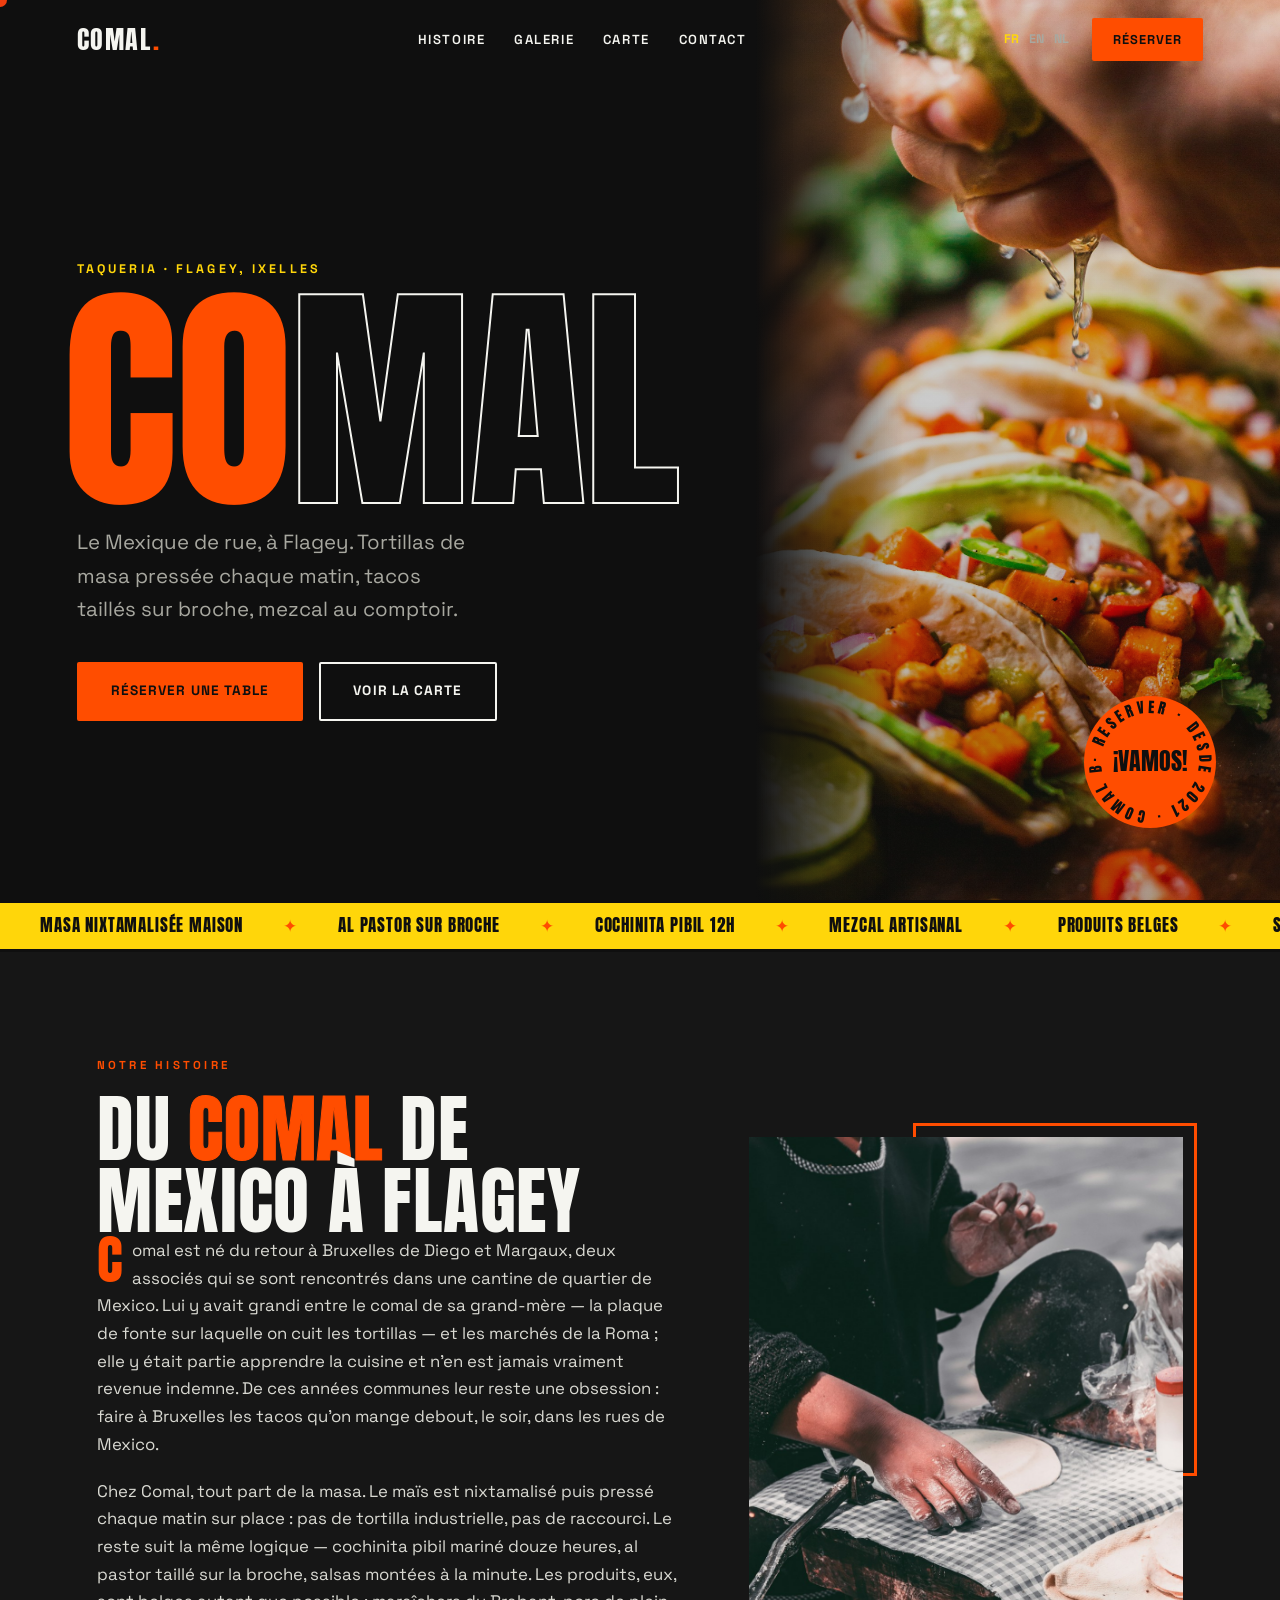
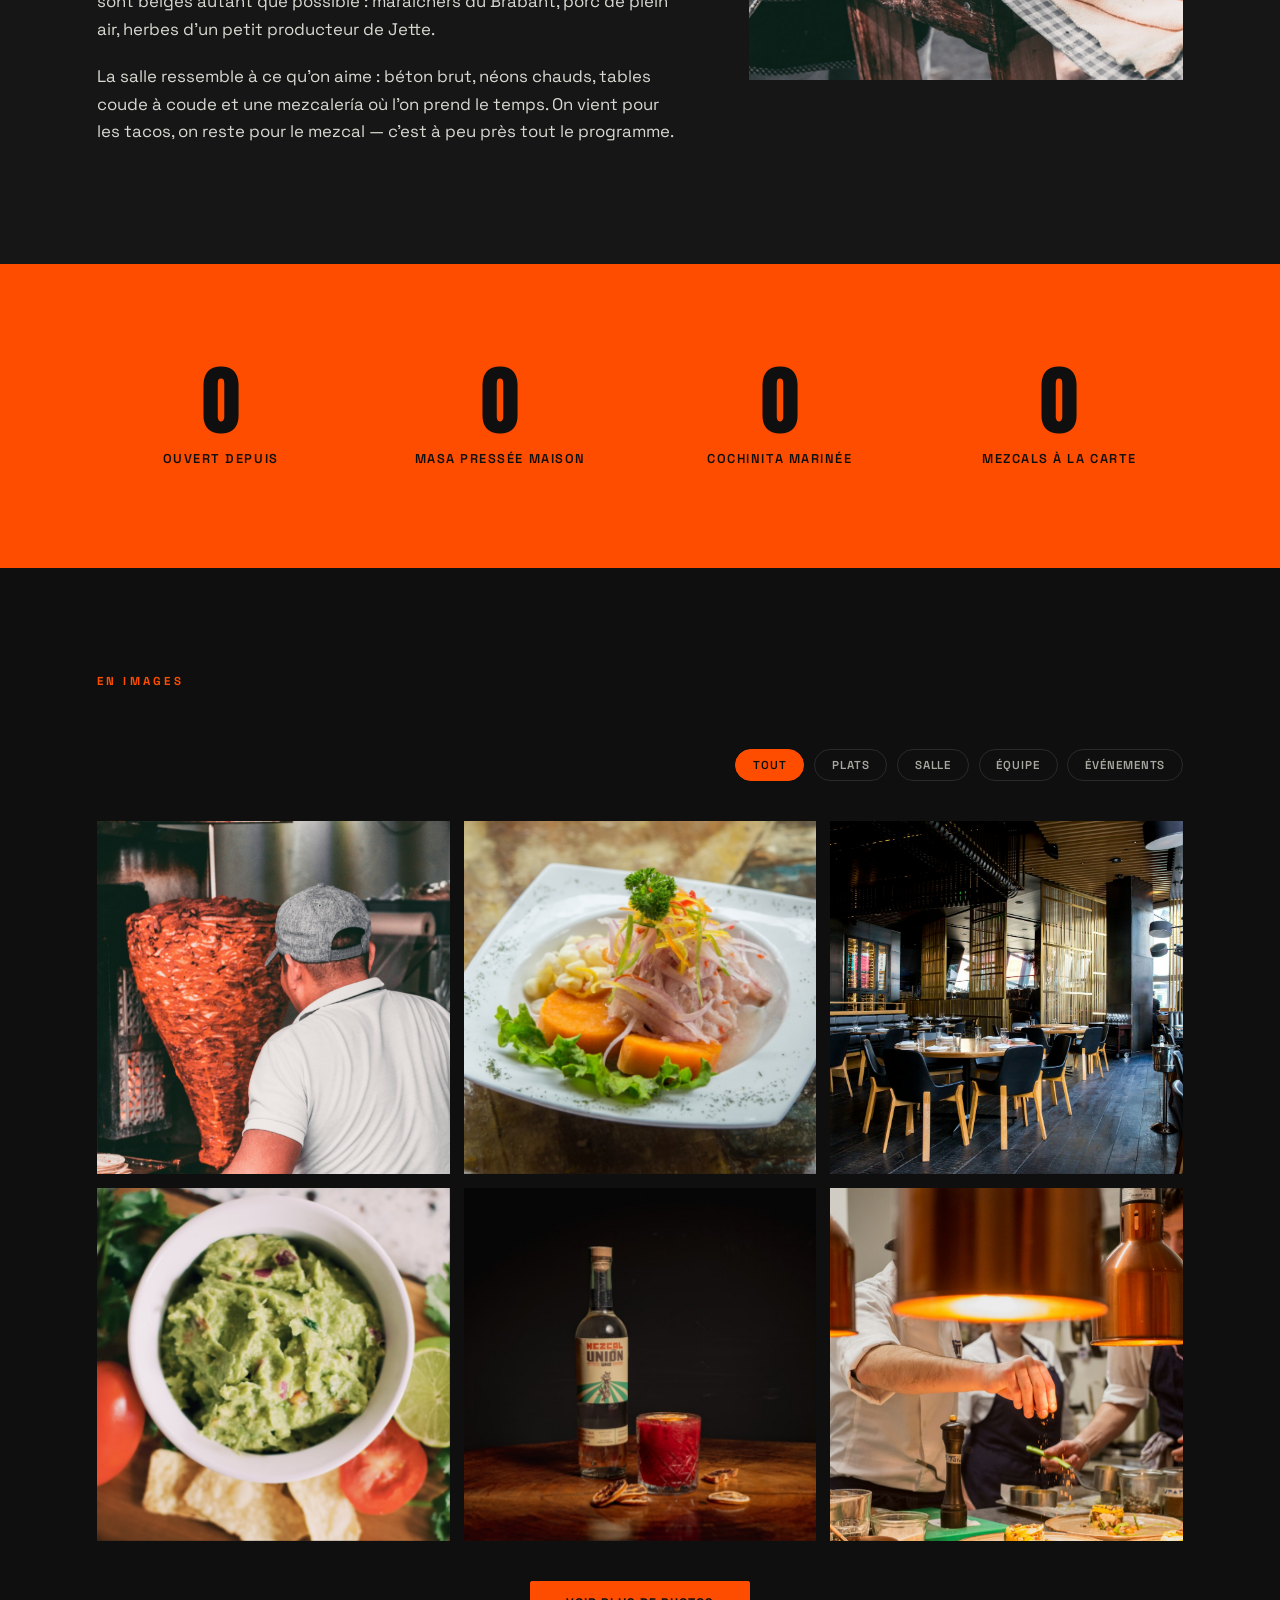
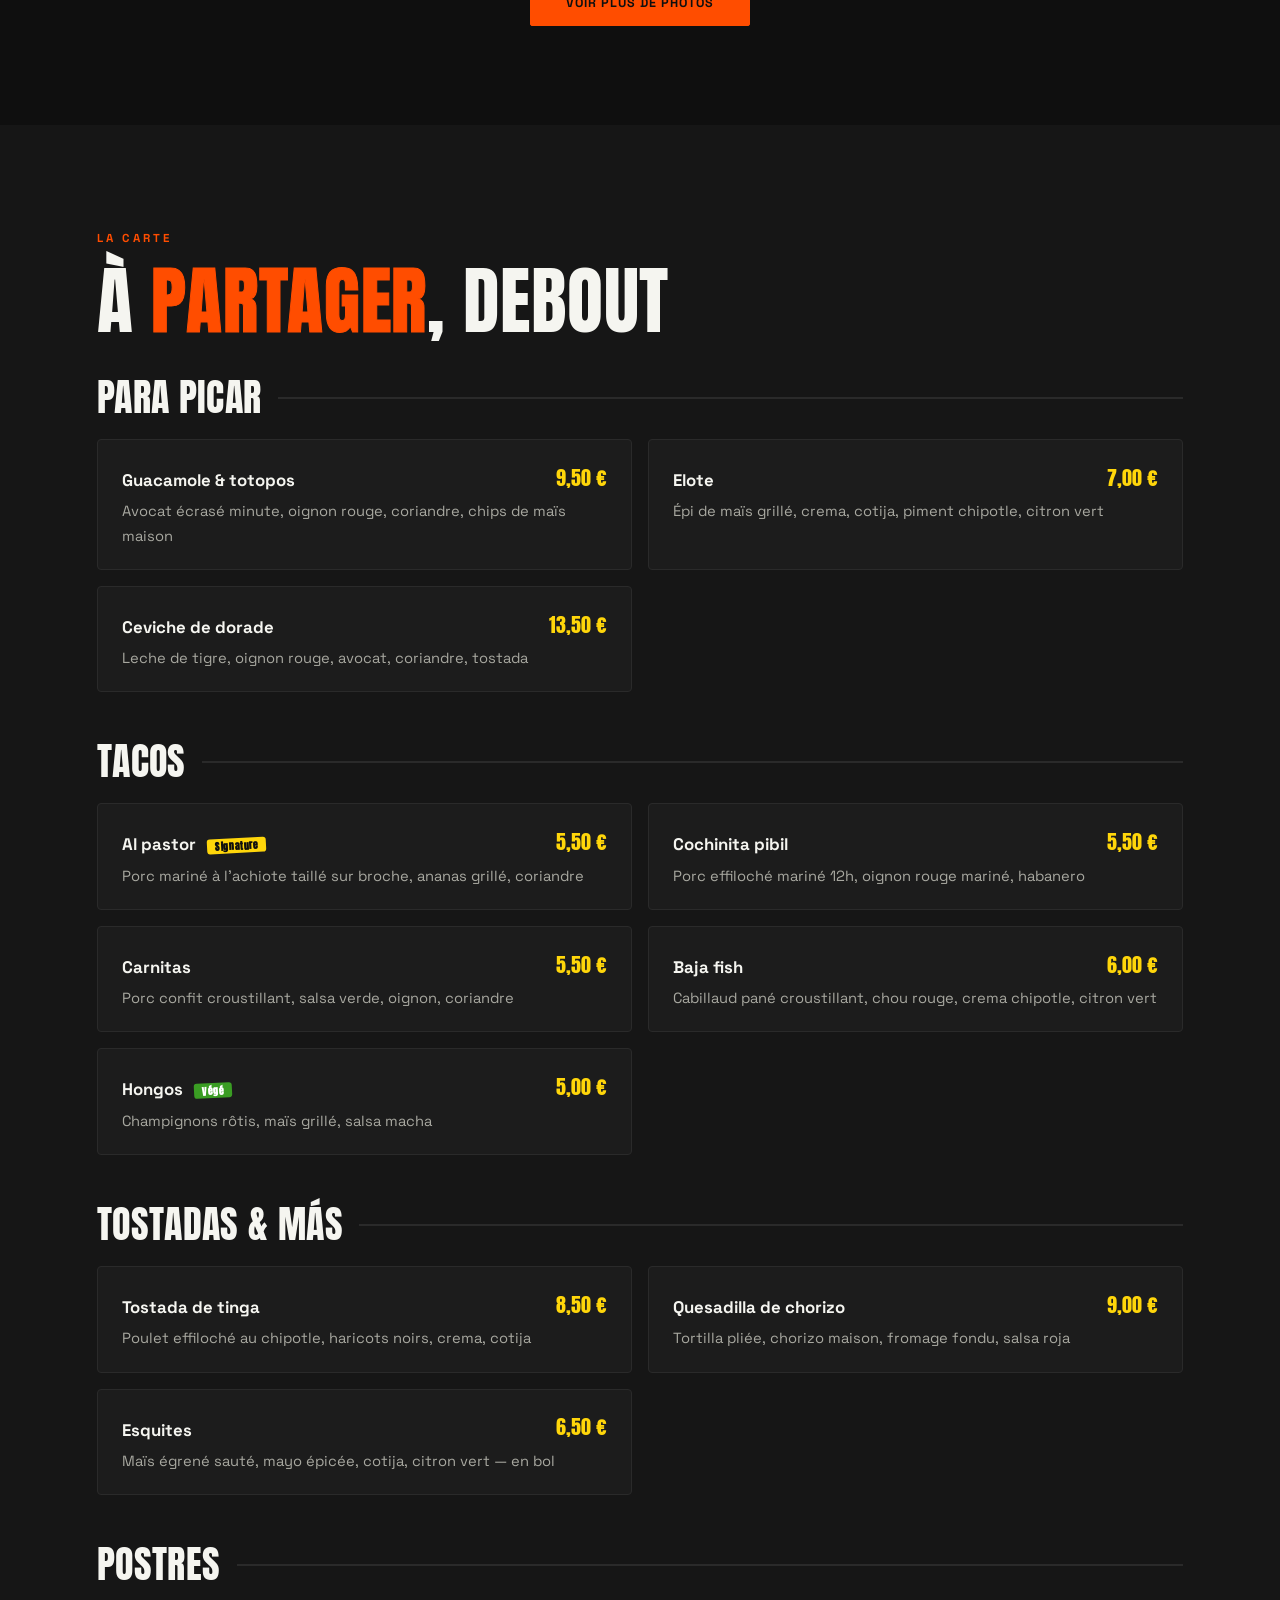
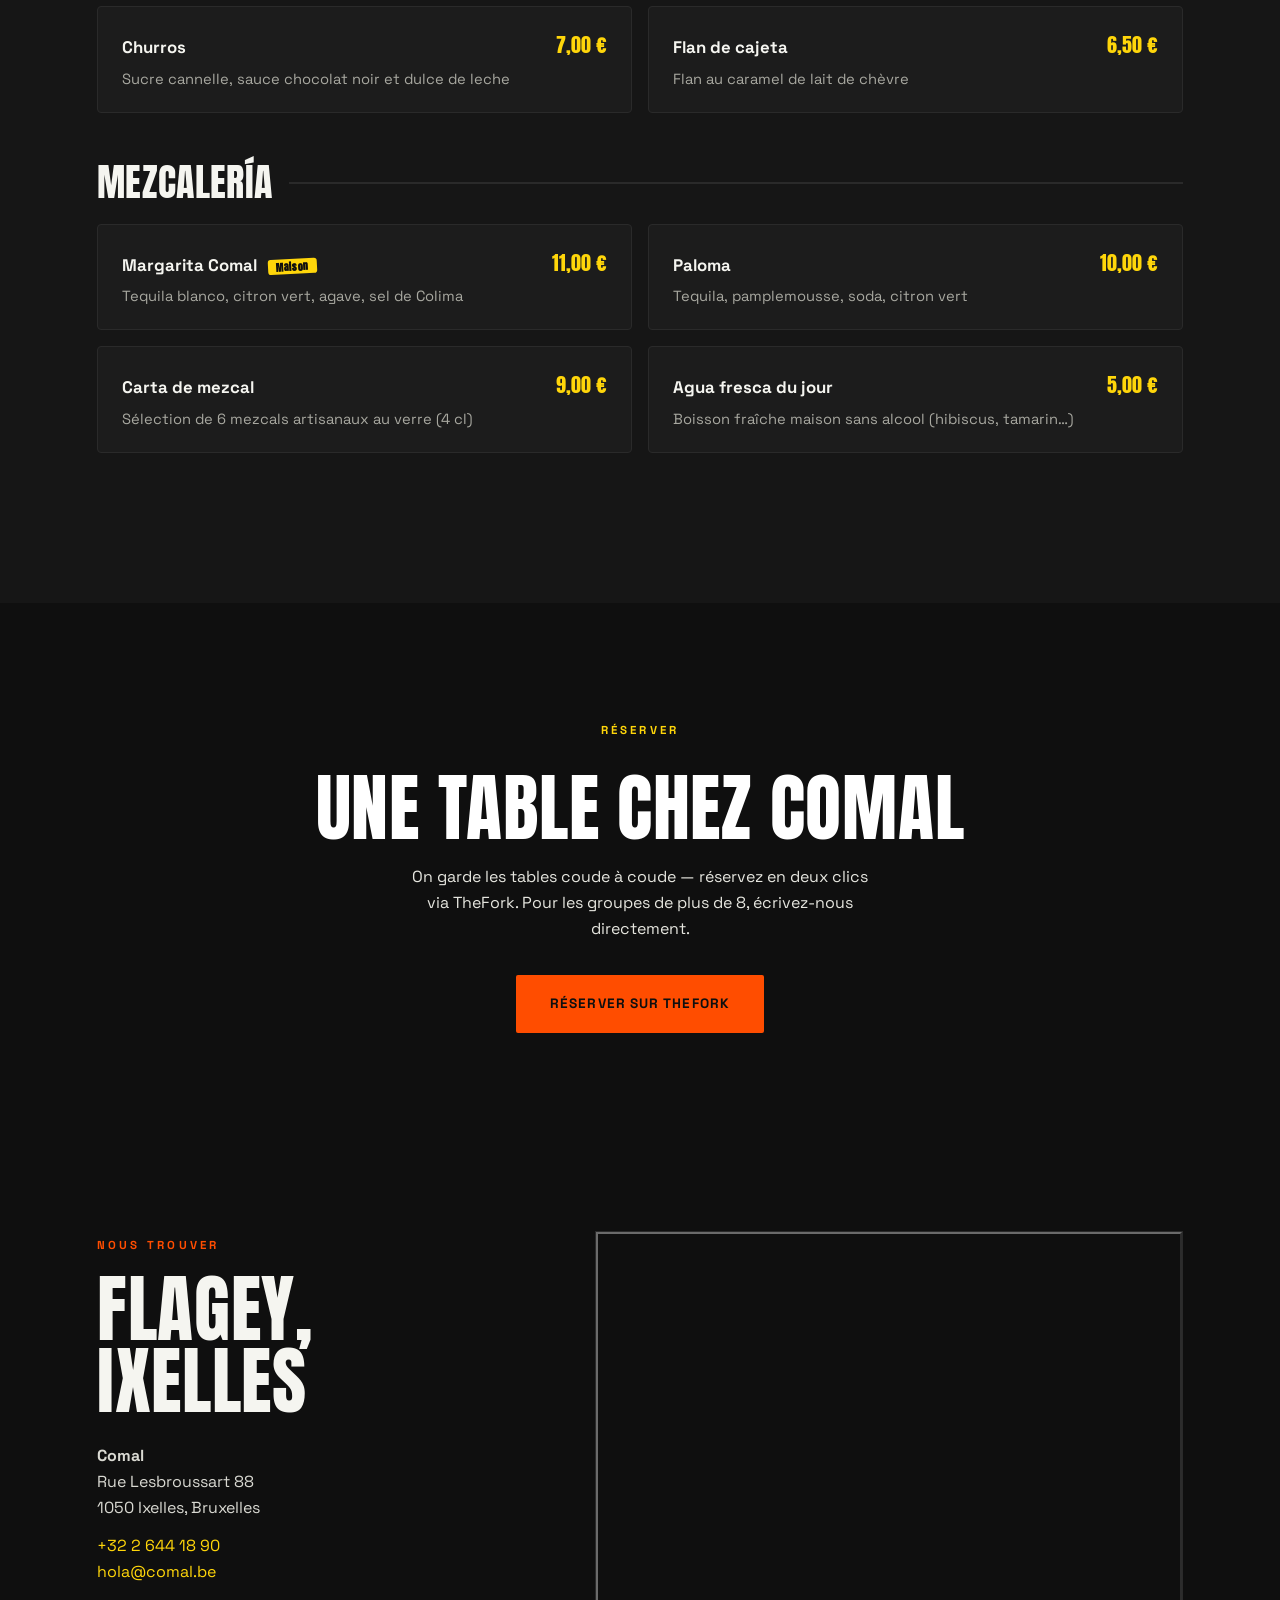
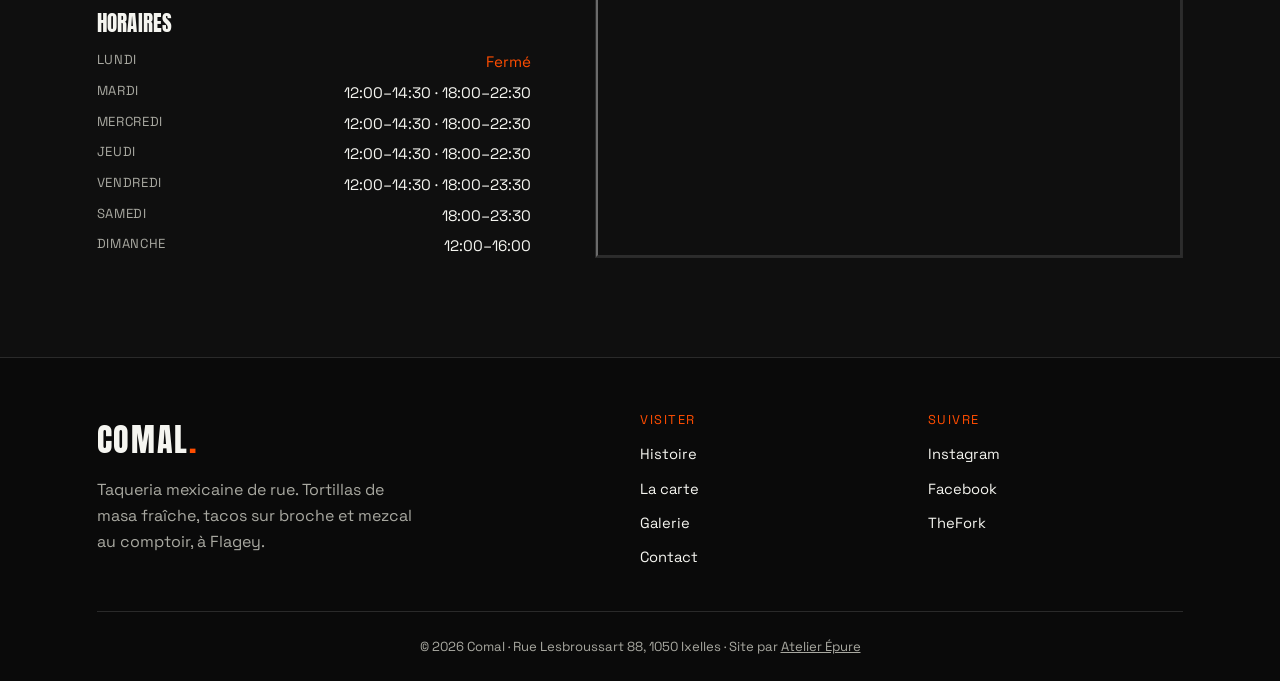
==== index.html @ db9591ef "Démo Comal — site vitrine Signature (taqueria street food, Bruxelles) Site démo trilingue FR/EN/NL p" ====
<!DOCTYPE html>
<html lang="fr">
<head>
  <meta charset="UTF-8">
  <meta name="viewport" content="width=device-width, initial-scale=1.0">
  <title>Comal — Taqueria mexicaine à Flagey, Ixelles (Bruxelles)</title>
  <meta name="description" content="Comal — taqueria mexicaine à Flagey, Ixelles. Tortillas de masa fraîche, tacos al pastor, mezcal. Réservation en ligne, ouvert du mardi au dimanche.">
  <meta name="theme-color" content="#0f0f0f">

  <!-- Hreflang -->
  <link rel="alternate" hreflang="fr" href="https://comal.be/">
  <link rel="alternate" hreflang="en" href="https://comal.be/en.html">
  <link rel="alternate" hreflang="nl" href="https://comal.be/nl.html">
  <link rel="alternate" hreflang="x-default" href="https://comal.be/">
  <link rel="canonical" href="https://comal.be/">

  <!-- OpenGraph -->
  <meta property="og:type" content="restaurant">
  <meta property="og:title" content="Comal — Le Mexique de rue, à Flagey">
  <meta property="og:description" content="Taqueria mexicaine à Flagey, Ixelles. Tortillas de masa fraîche, tacos al pastor, mezcal.">
  <meta property="og:image" content="https://comal.be/assets/photos/hero.jpg">
  <meta property="og:url" content="https://comal.be/">
  <meta property="og:locale" content="fr_BE">
  <meta name="twitter:card" content="summary_large_image">

  <!-- Favicon -->
  <link rel="icon" type="image/svg+xml" href="assets/favicon.svg">
  <link rel="apple-touch-icon" href="assets/favicon.svg">

  <!-- Fonts -->
  <link rel="preconnect" href="https://fonts.googleapis.com">
  <link rel="preconnect" href="https://fonts.gstatic.com" crossorigin>
  <link href="https://fonts.googleapis.com/css2?family=Anton&family=Space+Grotesk:wght@400;500;600;700&display=swap" rel="stylesheet">

  <!-- AOS (CDN versionné figé) -->
  <link rel="stylesheet" href="https://unpkg.com/aos@2.3.4/dist/aos.css">

  <link rel="stylesheet" href="styles.css?v=3">

  <!-- Schema.org Restaurant -->
  <script type="application/ld+json">
  {
    "@context": "https://schema.org",
    "@type": "Restaurant",
    "name": "Comal",
    "image": "https://comal.be/assets/photos/hero.jpg",
    "url": "https://comal.be/",
    "telephone": "+32 2 644 18 90",
    "email": "hola@comal.be",
    "priceRange": "€€",
    "servesCuisine": ["Mexican", "Street food", "Taqueria"],
    "address": {
      "@type": "PostalAddress",
      "streetAddress": "Rue Lesbroussart 88",
      "postalCode": "1050",
      "addressLocality": "Ixelles",
      "addressRegion": "Bruxelles",
      "addressCountry": "BE"
    },
    "geo": { "@type": "GeoCoordinates", "latitude": 50.8276, "longitude": 4.3724 },
    "acceptsReservations": "https://www.thefork.be/restaurant/comal-bruxelles-000000",
    "sameAs": [
      "https://instagram.com/comal.bxl",
      "https://facebook.com/comal.bxl"
    ],
    "openingHoursSpecification": [
      { "@type": "OpeningHoursSpecification", "dayOfWeek": ["Tuesday","Wednesday","Thursday"], "opens": "12:00", "closes": "14:30" },
      { "@type": "OpeningHoursSpecification", "dayOfWeek": ["Tuesday","Wednesday","Thursday"], "opens": "18:00", "closes": "22:30" },
      { "@type": "OpeningHoursSpecification", "dayOfWeek": ["Friday"], "opens": "12:00", "closes": "14:30" },
      { "@type": "OpeningHoursSpecification", "dayOfWeek": ["Friday"], "opens": "18:00", "closes": "23:30" },
      { "@type": "OpeningHoursSpecification", "dayOfWeek": ["Saturday"], "opens": "18:00", "closes": "23:30" },
      { "@type": "OpeningHoursSpecification", "dayOfWeek": ["Sunday"], "opens": "12:00", "closes": "16:00" }
    ]
  }
  </script>
</head>
<body>

  <!-- ===================== NAV ===================== -->
  <nav class="nav" id="nav">
    <a href="/" class="nav-logo">COMAL<span class="dot">.</span></a>
    <ul class="nav-links">
      <li><a href="#histoire">Histoire</a></li>
      <li><a href="#galerie">Galerie</a></li>
      <li><a href="#menu">Carte</a></li>
      <li><a href="#contact">Contact</a></li>
    </ul>
    <div class="nav-right">
      <ul class="lang-switcher">
        <li><a href="/" class="active">FR</a></li>
        <li><a href="en.html">EN</a></li>
        <li><a href="nl.html">NL</a></li>
      </ul>
      <a href="https://www.thefork.be/restaurant/comal-bruxelles-000000" target="_blank" rel="noopener" class="nav-cta">Réserver</a>
    </div>
    <button class="nav-burger" id="burger" aria-label="Menu" aria-expanded="false" aria-controls="nav-mobile">
      <span></span><span></span><span></span>
    </button>
  </nav>

  <!-- Menu mobile -->
  <div class="nav-mobile" id="nav-mobile" hidden>
    <ul>
      <li><a href="#histoire">Histoire</a></li>
      <li><a href="#galerie">Galerie</a></li>
      <li><a href="#menu">Carte</a></li>
      <li><a href="#contact">Contact</a></li>
      <li><a href="https://www.thefork.be/restaurant/comal-bruxelles-000000" target="_blank" rel="noopener">Réserver une table</a></li>
    </ul>
    <div class="lang-switcher-mobile">
      <a href="/" class="active">FR</a>
      <a href="en.html">EN</a>
      <a href="nl.html">NL</a>
    </div>
  </div>

  <!-- ===================== HERO ===================== -->
  <header class="hero">
    <div class="hero__text">
      <p class="hero__eyebrow">Taqueria · Flagey, Ixelles</p>
      <h1 class="hero__title">
        <span class="accent">CO</span><span class="stroke">MAL</span>
      </h1>
      <p class="hero__slogan">Le Mexique de rue, à Flagey. Tortillas de masa pressée chaque matin, tacos taillés sur broche, mezcal au comptoir.</p>
      <div class="hero__actions">
        <a href="https://www.thefork.be/restaurant/comal-bruxelles-000000" target="_blank" rel="noopener" class="btn-primary">Réserver une table</a>
        <a href="#menu" class="btn-secondary">Voir la carte</a>
      </div>
    </div>
    <div class="hero__image">
      <img src="assets/photos/hero.jpg" alt="Tacos mexicains et citron vert sur le comptoir de Comal" fetchpriority="high">
    </div>
    <div class="hero__badge">
      <a href="https://www.thefork.be/restaurant/comal-bruxelles-000000" target="_blank" rel="noopener" class="sticker-cta" aria-label="Réserver">
        <svg viewBox="0 0 100 100" aria-hidden="true">
          <defs><path id="circlePath" d="M 50,50 m -37,0 a 37,37 0 1,1 74,0 a 37,37 0 1,1 -74,0"/></defs>
          <text fill="#0f0f0f" font-family="Anton, sans-serif" font-size="11" letter-spacing="2.5">
            <textPath href="#circlePath" startOffset="0%">· RESERVER · DESDE 2021 · COMAL BXL </textPath>
          </text>
        </svg>
        <span class="sticker-core">¡VAMOS!</span>
      </a>
    </div>
  </header>

  <!-- ===================== MARQUEE (détail signature) ===================== -->
  <div class="marquee" aria-hidden="true">
    <div class="marquee__track">
      <span>MASA NIXTAMALISÉE MAISON</span><span class="star">✦</span>
      <span>AL PASTOR SUR BROCHE</span><span class="star">✦</span>
      <span>COCHINITA PIBIL 12H</span><span class="star">✦</span>
      <span>MEZCAL ARTISANAL</span><span class="star">✦</span>
      <span>PRODUITS BELGES</span><span class="star">✦</span>
      <span>SALSAS À LA MINUTE</span><span class="star">✦</span>
    </div>
  </div>

  <!-- ===================== HISTOIRE ===================== -->
  <section class="about" id="histoire">
    <div class="container about__grid">
      <div class="about__text">
        <p class="kicker">Notre histoire</p>
        <h2 class="section-title reveal-words">Du <em>comal</em> de Mexico à Flagey</h2>
        <div class="about__body" data-aos="fade-up">
          <p>Comal est né du retour à Bruxelles de Diego et Margaux, deux associés qui se sont rencontrés dans une cantine de quartier de Mexico. Lui y avait grandi entre le comal de sa grand-mère — la plaque de fonte sur laquelle on cuit les tortillas — et les marchés de la Roma ; elle y était partie apprendre la cuisine et n'en est jamais vraiment revenue indemne. De ces années communes leur reste une obsession : faire à Bruxelles les tacos qu'on mange debout, le soir, dans les rues de Mexico.</p>
          <p>Chez Comal, tout part de la masa. Le maïs est nixtamalisé puis pressé chaque matin sur place : pas de tortilla industrielle, pas de raccourci. Le reste suit la même logique — cochinita pibil mariné douze heures, al pastor taillé sur la broche, salsas montées à la minute. Les produits, eux, sont belges autant que possible : maraîchers du Brabant, porc de plein air, herbes d'un petit producteur de Jette.</p>
          <p>La salle ressemble à ce qu'on aime : béton brut, néons chauds, tables coude à coude et une mezcalería où l'on prend le temps. On vient pour les tacos, on reste pour le mezcal — c'est à peu près tout le programme.</p>
        </div>
      </div>
      <div class="about__image" data-aos="fade-left">
        <img src="assets/photos/interieur-comal.jpg" alt="Cuisson des tortillas de masa fraîche sur le comal" loading="lazy">
      </div>
    </div>
  </section>

  <!-- ===================== EN CHIFFRES ===================== -->
  <section class="stats">
    <div class="container stats__grid">
      <div class="stat" data-aos="fade-up">
        <div class="stat__num"><span class="counter" data-target="2021" data-suffix="">0</span></div>
        <div class="stat__label">Ouvert depuis</div>
      </div>
      <div class="stat" data-aos="fade-up" data-aos-delay="80">
        <div class="stat__num"><span class="counter" data-target="100" data-suffix="%">0</span></div>
        <div class="stat__label">Masa pressée maison</div>
      </div>
      <div class="stat" data-aos="fade-up" data-aos-delay="160">
        <div class="stat__num"><span class="counter" data-target="12" data-suffix="h">0</span></div>
        <div class="stat__label">Cochinita marinée</div>
      </div>
      <div class="stat" data-aos="fade-up" data-aos-delay="240">
        <div class="stat__num"><span class="counter" data-target="6" data-suffix="">0</span></div>
        <div class="stat__label">Mezcals à la carte</div>
      </div>
    </div>
  </section>

  <!-- ===================== GALERIE ===================== -->
  <section class="galerie-section" id="galerie">
    <div class="container">
      <div class="galerie-head">
        <div>
          <p class="kicker">En images</p>
          <h2 class="section-title reveal-words">La maison</h2>
        </div>
        <div class="galerie-filtres" id="galerie-filtres">
          <button class="actif" data-cat="all">Tout</button>
          <button data-cat="plats">Plats</button>
          <button data-cat="interieur">Salle</button>
          <button data-cat="equipe">Équipe</button>
          <button data-cat="evenements">Événements</button>
        </div>
      </div>

      <div class="galerie" id="galerie-grid" data-filter="all">
        <picture data-cat="plats" data-caption="Tacos al pastor, ananas grillé">
          <img src="assets/photos/plat-tacos-pastor.jpg" alt="Tacos al pastor avec ananas grillé" loading="lazy"></picture>
        <picture data-cat="plats" data-caption="Ceviche de dorade, leche de tigre">
          <img src="assets/photos/plat-ceviche.jpg" alt="Ceviche de dorade sur tostada" loading="lazy"></picture>
        <picture data-cat="interieur" data-caption="Béton brut & néons chauds">
          <img src="assets/photos/interieur-salle.jpg" alt="Salle béton et néons chauds" loading="lazy"></picture>
        <picture data-cat="plats" data-caption="Guacamole & totopos maison">
          <img src="assets/photos/plat-guacamole.jpg" alt="Guacamole et chips de maïs maison" loading="lazy"></picture>
        <picture data-cat="interieur" data-caption="Le comptoir de la mezcalería">
          <img src="assets/photos/interieur-bar.jpg" alt="Comptoir de la mezcalería" loading="lazy"></picture>
        <picture data-cat="equipe" data-caption="Aux fourneaux">
          <img src="assets/photos/equipe-cuisine.jpg" alt="L'équipe en cuisine" loading="lazy"></picture>

        <picture class="galerie-extra" data-cat="plats" data-caption="Elote, crema & cotija">
          <img src="assets/photos/plat-elote.jpg" alt="Épi de maïs grillé elote" loading="lazy"></picture>
        <picture class="galerie-extra" data-cat="plats" data-caption="Churros, chocolat noir">
          <img src="assets/photos/plat-churros.jpg" alt="Churros sauce chocolat" loading="lazy"></picture>
        <picture class="galerie-extra" data-cat="interieur" data-caption="Tortillas sur le comal">
          <img src="assets/photos/interieur-comal.jpg" alt="Cuisson des tortillas sur le comal" loading="lazy"></picture>
        <picture class="galerie-extra" data-cat="equipe" data-caption="L'équipe Comal">
          <img src="assets/photos/equipe-fondateurs.jpg" alt="L'équipe de Comal aux fourneaux" loading="lazy"></picture>
        <picture class="galerie-extra" data-cat="evenements" data-caption="Soirée dégustation mezcal">
          <img src="assets/photos/event-mezcal.jpg" alt="Soirée dégustation mezcal" loading="lazy"></picture>
        <picture class="galerie-extra" data-cat="evenements" data-caption="Soirée Día de los Muertos">
          <img src="assets/photos/event-dia.jpg" alt="Soirée Día de los Muertos" loading="lazy"></picture>
      </div>

      <div class="galerie-more-wrap">
        <button class="galerie-more" id="galerie-more">Voir plus de photos</button>
      </div>
      <div class="galerie-less-wrap">
        <button class="galerie-less" id="galerie-less">Voir moins</button>
      </div>
    </div>
  </section>

  <!-- ===================== MENU ===================== -->
  <section class="menu" id="menu">
    <div class="container">
      <p class="kicker">La carte</p>
      <h2 class="section-title reveal-words" style="margin-bottom:2.6rem;">À <em>partager</em>, debout</h2>

      <div class="menu-section">
        <h3>Para picar</h3>
        <div class="menu-grid">
          <div class="menu-card" data-aos="fade-up">
            <header><h4>Guacamole &amp; totopos</h4><span class="prix">9,50 €</span></header>
            <p>Avocat écrasé minute, oignon rouge, coriandre, chips de maïs maison</p>
          </div>
          <div class="menu-card" data-aos="fade-up" data-aos-delay="60">
            <header><h4>Elote</h4><span class="prix">7,00 €</span></header>
            <p>Épi de maïs grillé, crema, cotija, piment chipotle, citron vert</p>
          </div>
          <div class="menu-card" data-aos="fade-up">
            <header><h4>Ceviche de dorade</h4><span class="prix">13,50 €</span></header>
            <p>Leche de tigre, oignon rouge, avocat, coriandre, tostada</p>
          </div>
        </div>
      </div>

      <div class="menu-section">
        <h3>Tacos</h3>
        <div class="menu-grid">
          <div class="menu-card" data-aos="fade-up">
            <header><h4>Al pastor <span class="badge badge--pick">Signature</span></h4><span class="prix">5,50 €</span></header>
            <p>Porc mariné à l'achiote taillé sur broche, ananas grillé, coriandre</p>
          </div>
          <div class="menu-card" data-aos="fade-up" data-aos-delay="60">
            <header><h4>Cochinita pibil</h4><span class="prix">5,50 €</span></header>
            <p>Porc effiloché mariné 12h, oignon rouge mariné, habanero</p>
          </div>
          <div class="menu-card" data-aos="fade-up">
            <header><h4>Carnitas</h4><span class="prix">5,50 €</span></header>
            <p>Porc confit croustillant, salsa verde, oignon, coriandre</p>
          </div>
          <div class="menu-card" data-aos="fade-up" data-aos-delay="60">
            <header><h4>Baja fish</h4><span class="prix">6,00 €</span></header>
            <p>Cabillaud pané croustillant, chou rouge, crema chipotle, citron vert</p>
          </div>
          <div class="menu-card" data-aos="fade-up">
            <header><h4>Hongos <span class="badge badge--vege">Végé</span></h4><span class="prix">5,00 €</span></header>
            <p>Champignons rôtis, maïs grillé, salsa macha</p>
          </div>
        </div>
      </div>

      <div class="menu-section">
        <h3>Tostadas &amp; más</h3>
        <div class="menu-grid">
          <div class="menu-card" data-aos="fade-up">
            <header><h4>Tostada de tinga</h4><span class="prix">8,50 €</span></header>
            <p>Poulet effiloché au chipotle, haricots noirs, crema, cotija</p>
          </div>
          <div class="menu-card" data-aos="fade-up" data-aos-delay="60">
            <header><h4>Quesadilla de chorizo</h4><span class="prix">9,00 €</span></header>
            <p>Tortilla pliée, chorizo maison, fromage fondu, salsa roja</p>
          </div>
          <div class="menu-card" data-aos="fade-up">
            <header><h4>Esquites</h4><span class="prix">6,50 €</span></header>
            <p>Maïs égrené sauté, mayo épicée, cotija, citron vert — en bol</p>
          </div>
        </div>
      </div>

      <div class="menu-section">
        <h3>Postres</h3>
        <div class="menu-grid">
          <div class="menu-card" data-aos="fade-up">
            <header><h4>Churros</h4><span class="prix">7,00 €</span></header>
            <p>Sucre cannelle, sauce chocolat noir et dulce de leche</p>
          </div>
          <div class="menu-card" data-aos="fade-up" data-aos-delay="60">
            <header><h4>Flan de cajeta</h4><span class="prix">6,50 €</span></header>
            <p>Flan au caramel de lait de chèvre</p>
          </div>
        </div>
      </div>

      <div class="menu-section">
        <h3>Mezcalería</h3>
        <div class="menu-grid">
          <div class="menu-card" data-aos="fade-up">
            <header><h4>Margarita Comal <span class="badge badge--pick">Maison</span></h4><span class="prix">11,00 €</span></header>
            <p>Tequila blanco, citron vert, agave, sel de Colima</p>
          </div>
          <div class="menu-card" data-aos="fade-up" data-aos-delay="60">
            <header><h4>Paloma</h4><span class="prix">10,00 €</span></header>
            <p>Tequila, pamplemousse, soda, citron vert</p>
          </div>
          <div class="menu-card" data-aos="fade-up">
            <header><h4>Carta de mezcal</h4><span class="prix">9,00 €</span></header>
            <p>Sélection de 6 mezcals artisanaux au verre (4 cl)</p>
          </div>
          <div class="menu-card" data-aos="fade-up" data-aos-delay="60">
            <header><h4>Agua fresca du jour</h4><span class="prix">5,00 €</span></header>
            <p>Boisson fraîche maison sans alcool (hibiscus, tamarin…)</p>
          </div>
        </div>
      </div>
    </div>
  </section>

  <!-- ===================== RÉSERVATION ===================== -->
  <section class="reservation">
    <div class="container">
      <p class="kicker" style="color:var(--color-accent-2);">Réserver</p>
      <h2 class="section-title">Une table chez Comal</h2>
      <p>On garde les tables coude à coude — réservez en deux clics via TheFork. Pour les groupes de plus de 8, écrivez-nous directement.</p>
      <a href="https://www.thefork.be/restaurant/comal-bruxelles-000000" target="_blank" rel="noopener" class="btn-primary">Réserver sur TheFork</a>
    </div>
  </section>

  <!-- ===================== CONTACT ===================== -->
  <section class="contact" id="contact">
    <div class="container contact-grid">
      <div>
        <p class="kicker">Nous trouver</p>
        <h2 class="section-title reveal-words" style="margin-bottom:1.6rem;">Flagey, Ixelles</h2>
        <address class="contact-info">
          <p><strong>Comal</strong><br>Rue Lesbroussart 88<br>1050 Ixelles, Bruxelles</p>
          <p><a href="tel:+3226441890">+32 2 644 18 90</a><br>
             <a href="mailto:hola@comal.be">hola@comal.be</a></p>

          <h3>Horaires</h3>
          <dl class="horaires">
            <dt>Lundi</dt><dd class="ferme">Fermé</dd>
            <dt>Mardi</dt><dd>12:00–14:30 · 18:00–22:30</dd>
            <dt>Mercredi</dt><dd>12:00–14:30 · 18:00–22:30</dd>
            <dt>Jeudi</dt><dd>12:00–14:30 · 18:00–22:30</dd>
            <dt>Vendredi</dt><dd>12:00–14:30 · 18:00–23:30</dd>
            <dt>Samedi</dt><dd>18:00–23:30</dd>
            <dt>Dimanche</dt><dd>12:00–16:00</dd>
          </dl>
        </address>
      </div>
      <div class="contact-map">
        <iframe
          src="https://www.openstreetmap.org/export/embed.html?bbox=4.3654%2C50.8236%2C4.3794%2C50.8316&layer=mapnik&marker=50.8276%2C4.3724"
          title="Carte — Comal, Rue Lesbroussart 88, Ixelles"
          loading="lazy" referrerpolicy="no-referrer-when-downgrade"></iframe>
      </div>
    </div>
  </section>

  <!-- ===================== FOOTER ===================== -->
  <footer class="footer">
    <div class="container">
      <div class="footer-grid">
        <div>
          <div class="footer-logo">COMAL<span class="dot">.</span></div>
          <p>Taqueria mexicaine de rue. Tortillas de masa fraîche, tacos sur broche et mezcal au comptoir, à Flagey.</p>
        </div>
        <div>
          <h4>Visiter</h4>
          <ul class="socials">
            <li><a href="#histoire">Histoire</a></li>
            <li><a href="#menu">La carte</a></li>
            <li><a href="#galerie">Galerie</a></li>
            <li><a href="#contact">Contact</a></li>
          </ul>
        </div>
        <div>
          <h4>Suivre</h4>
          <ul class="socials">
            <li><a href="https://instagram.com/comal.bxl" target="_blank" rel="noopener">Instagram</a></li>
            <li><a href="https://facebook.com/comal.bxl" target="_blank" rel="noopener">Facebook</a></li>
            <li><a href="https://www.thefork.be/restaurant/comal-bruxelles-000000" target="_blank" rel="noopener">TheFork</a></li>
          </ul>
        </div>
      </div>
      <div class="footer-bottom">
        © <span id="year">2026</span> Comal · Rue Lesbroussart 88, 1050 Ixelles ·
        Site par <a href="#" style="color:var(--color-muted);">Atelier Épure</a>
      </div>
    </div>
  </footer>

  <div class="cursor-dot" id="cursor-dot" aria-hidden="true"></div>

  <script src="https://unpkg.com/aos@2.3.4/dist/aos.js"></script>
  <script src="script.js?v=3"></script>
</body>
</html>
---- styles.css ----
/* ===========================================================
   COMAL — Taqueria · Mood STREET FOOD
   Palette béton sombre + néon orange/jaune. Vanilla CSS.
   =========================================================== */

:root {
  --color-bg: #0f0f0f;          /* béton noir */
  --color-bg-alt: #161616;      /* section alternée */
  --color-card: #1c1c1c;        /* cartes */
  --color-text: #f5f5f0;        /* blanc cassé */
  --color-muted: #a8a8a0;       /* gris texte secondaire */
  --color-accent: #ff4d00;      /* orange électrique */
  --color-accent-2: #ffd60a;    /* jaune mustard */
  --color-line: #2a2a2a;

  --font-display: 'Anton', 'Archivo Black', Impact, sans-serif;
  --font-body: 'Space Grotesk', system-ui, sans-serif;

  --container-max: 1240px;
  --section-padding: clamp(4.5rem, 11vh, 9rem);
}

* { box-sizing: border-box; margin: 0; padding: 0; }
html { scroll-behavior: smooth; }
body {
  font-family: var(--font-body);
  color: var(--color-text);
  background: var(--color-bg);
  line-height: 1.65;
  -webkit-font-smoothing: antialiased;
  overflow-x: hidden;
}
img { max-width: 100%; height: auto; display: block; }
a { color: inherit; }

h1, h2, h3, h4 {
  font-family: var(--font-display);
  line-height: 0.98;
  font-weight: 400;
  text-transform: uppercase;
  letter-spacing: 0.01em;
}

.container {
  max-width: var(--container-max);
  margin: 0 auto;
  padding: 0 6vw;
}
section { padding-block: var(--section-padding); position: relative; }

/* Eyebrow / kicker commun */
.kicker {
  display: inline-block;
  font-family: var(--font-body);
  font-weight: 700;
  text-transform: uppercase;
  letter-spacing: 0.28em;
  font-size: 0.72rem;
  color: var(--color-accent);
  margin-bottom: 1.1rem;
}
.section-title {
  font-size: clamp(2.4rem, 6vw, 4.6rem);
}
.section-title em {
  font-style: normal;
  color: var(--color-accent);
  -webkit-text-stroke: 1px var(--color-accent);
}

/* ===================== NAV ===================== */
.nav {
  position: fixed;
  top: 0; left: 0; right: 0;
  z-index: 100;
  padding: 1.1rem 6vw;
  display: flex;
  align-items: center;
  justify-content: space-between;
  gap: 1rem;
  transition: background 300ms, padding 300ms, box-shadow 300ms;
}
.nav--scrolled {
  background: rgba(15, 15, 15, 0.92);
  backdrop-filter: blur(10px);
  padding: 0.65rem 6vw;
  box-shadow: 0 1px 0 var(--color-line);
}
.nav-logo {
  font-family: var(--font-display);
  font-size: 1.6rem;
  letter-spacing: 0.06em;
  text-decoration: none;
  color: var(--color-text);
  display: flex;
  align-items: center;
  gap: 0.1rem;
}
.nav-logo .dot { color: var(--color-accent); }
.nav-links {
  display: flex;
  gap: 1.8rem;
  list-style: none;
}
.nav-links a {
  text-decoration: none;
  font-weight: 600;
  font-size: 0.82rem;
  text-transform: uppercase;
  letter-spacing: 0.12em;
  color: var(--color-text);
  position: relative;
  padding-bottom: 3px;
}
.nav-links a::after {
  content: '';
  position: absolute; left: 0; bottom: 0;
  width: 0; height: 2px;
  background: var(--color-accent);
  transition: width 240ms ease;
}
.nav-links a:hover::after { width: 100%; }

.nav-right { display: flex; align-items: center; gap: 1.4rem; }
.lang-switcher {
  display: flex; gap: 0.55rem; list-style: none;
  font-size: 0.78rem; font-weight: 700; letter-spacing: 0.05em;
}
.lang-switcher a { text-decoration: none; color: var(--color-muted); }
.lang-switcher a.active, .lang-switcher a:hover { color: var(--color-accent-2); }
.nav-cta {
  background: var(--color-accent);
  color: #0f0f0f;
  text-decoration: none;
  font-weight: 700;
  text-transform: uppercase;
  letter-spacing: 0.08em;
  font-size: 0.8rem;
  padding: 0.7rem 1.3rem;
  border-radius: 2px;
  transition: transform 250ms, background 250ms;
}
.nav-cta:hover { background: var(--color-accent-2); }

/* Burger */
.nav-burger { display: none; background: none; border: none; cursor: pointer; padding: 0.4rem; z-index: 110; }
.nav-burger span { display: block; width: 28px; height: 3px; background: var(--color-text); margin: 5px 0; transition: transform 250ms, opacity 250ms; }
.nav-burger[aria-expanded="true"] span:nth-child(1) { transform: translateY(8px) rotate(45deg); }
.nav-burger[aria-expanded="true"] span:nth-child(2) { opacity: 0; }
.nav-burger[aria-expanded="true"] span:nth-child(3) { transform: translateY(-8px) rotate(-45deg); }
.nav-mobile {
  position: fixed; inset: 0;
  background: var(--color-bg);
  z-index: 105;
  padding: 6rem 8vw 2rem;
  overflow-y: auto;
}
.nav-mobile ul { list-style: none; }
.nav-mobile a {
  display: block; padding: 1rem 0;
  font-family: var(--font-display); font-size: 2rem;
  text-transform: uppercase;
  text-decoration: none; color: var(--color-text);
  border-bottom: 1px solid var(--color-line);
}
.lang-switcher-mobile { display: flex; gap: 1.5rem; margin-top: 2rem; }
.lang-switcher-mobile a { font-size: 1.1rem; border: none; padding: 0; color: var(--color-muted); }

/* ===================== MARQUEE (détail signature) ===================== */
.marquee {
  background: var(--color-accent-2);
  color: #0f0f0f;
  overflow: hidden;
  white-space: nowrap;
  border-block: 3px solid #0f0f0f;
  padding: 0.55rem 0;
}
.marquee__track {
  display: inline-flex;
  gap: 2.5rem;
  padding-left: 2.5rem;
  will-change: transform;
  animation: marquee-scroll 28s linear infinite;
}
.marquee__track span {
  font-family: var(--font-display);
  font-size: 1.05rem;
  letter-spacing: 0.05em;
  text-transform: uppercase;
}
.marquee__track .star { color: var(--color-accent); }
@keyframes marquee-scroll {
  from { transform: translateX(0); }
  to   { transform: translateX(-50%); }
}

/* ===================== HERO (split asymétrique + titre géant débordant) ===================== */
.hero {
  min-height: 100vh;
  display: grid;
  grid-template-columns: 1.05fr 1fr;
  align-items: stretch;
  position: relative;
}
.hero__text {
  padding: 9rem 6vw 4rem;
  display: flex;
  flex-direction: column;
  justify-content: center;
  position: relative;
  z-index: 3;
}
.hero__eyebrow {
  font-weight: 700; text-transform: uppercase;
  letter-spacing: 0.25em; font-size: 0.78rem;
  color: var(--color-accent-2); margin-bottom: 1.3rem;
}
.hero__title {
  /* Titre GIGANTESQUE qui déborde du viewport à gauche/droite */
  font-size: clamp(5rem, 19vw, 16rem);
  line-height: 0.82;
  margin-left: -0.06em;
  letter-spacing: -0.01em;
}
.hero__title .stroke {
  color: transparent;
  -webkit-text-stroke: 2px var(--color-text);
}
.hero__title .accent { color: var(--color-accent); }
.hero__slogan {
  font-size: clamp(1.05rem, 1.6vw, 1.35rem);
  color: var(--color-muted);
  max-width: 30ch;
  margin: 1.6rem 0 2.2rem;
}
.hero__actions { display: flex; gap: 1rem; flex-wrap: wrap; align-items: center; }
.hero__image { position: relative; overflow: hidden; }
.hero__image img {
  position: absolute; inset: 0;
  width: 100%; height: 100%;
  object-fit: cover;
  will-change: transform;
}
.hero__image::after {
  content: '';
  position: absolute; inset: 0;
  background: linear-gradient(90deg, var(--color-bg) 0%, rgba(15,15,15,0) 28%),
              linear-gradient(0deg, rgba(15,15,15,0.35), rgba(15,15,15,0.1));
}
.hero__badge {
  position: absolute;
  right: 5vw; bottom: 8vh;
  z-index: 4;
}

/* ===================== BOUTONS ===================== */
.btn-primary, .btn-secondary {
  display: inline-block;
  padding: 1rem 2rem;
  text-decoration: none;
  font-family: var(--font-body);
  font-weight: 700;
  letter-spacing: 0.08em;
  text-transform: uppercase;
  font-size: 0.85rem;
  border-radius: 2px;
  cursor: pointer;
  border: 2px solid transparent;
  transition: background 250ms, color 250ms, transform 250ms, border-color 250ms;
}
.btn-primary { background: var(--color-accent); color: #0f0f0f; }
.btn-primary:hover { background: var(--color-accent-2); }
.btn-secondary { background: transparent; color: var(--color-text); border-color: var(--color-text); }
.btn-secondary:hover { background: var(--color-text); color: #0f0f0f; }

/* Sticker CTA rotatif (détail signature bonus) */
.sticker-cta {
  width: 132px; height: 132px;
  border-radius: 50%;
  background: var(--color-accent);
  color: #0f0f0f;
  display: grid; place-items: center;
  text-decoration: none;
  position: relative;
  box-shadow: 0 14px 40px rgba(255,77,0,0.35);
}
.sticker-cta svg { width: 100%; height: 100%; position: absolute; inset: 0; animation: spin 14s linear infinite; }
.sticker-cta .sticker-core {
  font-family: var(--font-display);
  font-size: 1.5rem;
  z-index: 2;
}
@keyframes spin { to { transform: rotate(360deg); } }

/* ===================== À PROPOS / HISTOIRE ===================== */
.about { background: var(--color-bg-alt); }
.about__grid {
  display: grid;
  grid-template-columns: 1.15fr 0.85fr;
  gap: clamp(2rem, 5vw, 5rem);
  align-items: center;
}
.about__body p { margin-bottom: 1.2rem; color: #d9d9d2; font-size: 1.05rem; }
.about__body p:first-of-type::first-letter {
  font-family: var(--font-display);
  font-size: 3.4rem;
  float: left;
  line-height: 0.8;
  padding: 0.1rem 0.6rem 0 0;
  color: var(--color-accent);
}
.about__image { position: relative; }
.about__image img { width: 100%; aspect-ratio: 4/5; object-fit: cover; }
.about__image::before {
  content: '';
  position: absolute; inset: -14px -14px auto auto;
  width: 64%; height: 64%;
  border: 3px solid var(--color-accent);
  z-index: -1;
}

/* ===================== EN CHIFFRES ===================== */
.stats { background: var(--color-accent); color: #0f0f0f; }
.stats__grid {
  display: grid;
  grid-template-columns: repeat(4, 1fr);
  gap: 2rem;
  text-align: center;
}
.stat__num {
  font-family: var(--font-display);
  font-size: clamp(2.8rem, 6vw, 5rem);
  line-height: 1;
  font-variant-numeric: tabular-nums;
}
.stat__label {
  text-transform: uppercase;
  letter-spacing: 0.12em;
  font-weight: 600;
  font-size: 0.8rem;
  margin-top: 0.5rem;
}

/* ===================== GALERIE ===================== */
.galerie-section { background: var(--color-bg); }
.galerie-head { display: flex; justify-content: space-between; align-items: flex-end; flex-wrap: wrap; gap: 1.5rem; margin-bottom: 2.5rem; }
.galerie-filtres { display: flex; gap: 0.6rem; flex-wrap: wrap; }
.galerie-filtres button {
  background: transparent;
  border: 1px solid var(--color-line);
  color: var(--color-muted);
  font-family: var(--font-body);
  font-weight: 600;
  text-transform: uppercase;
  letter-spacing: 0.08em;
  font-size: 0.72rem;
  padding: 0.5rem 1.05rem;
  border-radius: 40px;
  cursor: pointer;
  transition: all 220ms;
}
.galerie-filtres button:hover { border-color: var(--color-accent); color: var(--color-text); }
.galerie-filtres button.actif { background: var(--color-accent); border-color: var(--color-accent); color: #0f0f0f; }

.galerie {
  display: grid;
  grid-template-columns: repeat(3, 1fr);
  gap: 14px;
}
.galerie picture {
  position: relative;
  overflow: hidden;
  cursor: pointer;
  aspect-ratio: 1/1;
  background: var(--color-card);
}
.galerie picture img {
  width: 100%; height: 100%;
  object-fit: cover;
  transition: transform 700ms cubic-bezier(0.22, 1, 0.36, 1);
  will-change: transform;
}
.galerie picture::after {
  content: '';
  position: absolute; inset: 0;
  background: linear-gradient(to top, rgba(0,0,0,0.85) 0%, transparent 60%);
  opacity: 0; transition: opacity 400ms ease; pointer-events: none;
}
.galerie picture::before {
  content: attr(data-caption);
  position: absolute; bottom: 0; left: 0; right: 0;
  padding: 1.1rem 1.25rem;
  color: #fff;
  font-family: var(--font-body); font-weight: 600;
  font-size: 0.9rem; z-index: 2;
  transform: translateY(16px); opacity: 0;
  transition: transform 400ms ease, opacity 400ms ease; pointer-events: none;
}
.galerie picture:hover img { transform: scale(1.09) rotate(-1deg); }
.galerie picture:hover::after { opacity: 1; }
.galerie picture:hover::before { transform: translateY(0); opacity: 1; }

/* Pattern "Voir plus / Voir moins" */
#galerie-grid:not(.expanded) .galerie-extra { display: none; }
#galerie-grid.expanded .galerie-extra { animation: extraReveal 600ms cubic-bezier(0.22,1,0.36,1) backwards; }
#galerie-grid.expanded .galerie-extra:nth-child(7)  { animation-delay: 0ms; }
#galerie-grid.expanded .galerie-extra:nth-child(8)  { animation-delay: 80ms; }
#galerie-grid.expanded .galerie-extra:nth-child(9)  { animation-delay: 160ms; }
#galerie-grid.expanded .galerie-extra:nth-child(10) { animation-delay: 240ms; }
#galerie-grid.expanded .galerie-extra:nth-child(11) { animation-delay: 320ms; }
#galerie-grid.expanded .galerie-extra:nth-child(12) { animation-delay: 400ms; }
@keyframes extraReveal {
  from { opacity: 0; transform: translateY(20px) scale(0.95); }
  to   { opacity: 1; transform: translateY(0) scale(1); }
}

.galerie-more-wrap, .galerie-less-wrap { text-align: center; margin-top: 2.5rem; }
.galerie-less-wrap { display: none; }
#galerie-grid.expanded ~ .galerie-more-wrap { display: none; }
#galerie-grid.expanded[data-filter="all"] ~ .galerie-less-wrap { display: block; }
.galerie-more, .galerie-less {
  font-family: var(--font-body); font-weight: 700;
  text-transform: uppercase; letter-spacing: 0.08em; font-size: 0.78rem;
  padding: 0.85rem 2.2rem; cursor: pointer; border-radius: 2px;
  border: 1px solid var(--color-text);
  transition: background 250ms, color 250ms, border-color 250ms, transform 250ms;
}
.galerie-more { background: var(--color-accent); border-color: var(--color-accent); color: #0f0f0f; }
.galerie-more:hover { background: var(--color-accent-2); border-color: var(--color-accent-2); transform: translateY(-2px); }
.galerie-less { background: transparent; color: var(--color-text); }
.galerie-less:hover { background: var(--color-text); color: #0f0f0f; }

/* ===================== MENU ===================== */
.menu { background: var(--color-bg-alt); }
.menu-section { margin-bottom: 3.2rem; }
.menu-section > h3 {
  font-size: clamp(1.6rem, 3.5vw, 2.4rem);
  margin-bottom: 1.4rem;
  display: flex; align-items: center; gap: 1rem;
}
.menu-section > h3::after { content: ''; flex: 1; height: 2px; background: var(--color-line); }
.menu-grid {
  display: grid;
  grid-template-columns: repeat(2, 1fr);
  gap: 1rem;
}
.menu-card {
  background: var(--color-card);
  border: 1px solid var(--color-line);
  padding: 1.3rem 1.5rem;
  border-radius: 4px;
  position: relative;
  transition: transform 250ms ease, box-shadow 250ms ease, border-color 250ms ease;
}
.menu-card:hover {
  transform: translateY(-3px);
  border-color: var(--color-accent);
  box-shadow: 0 10px 30px rgba(0,0,0,0.35);
}
.menu-card header { display: flex; justify-content: space-between; align-items: baseline; gap: 1rem; }
.menu-card h4 { font-family: var(--font-body); font-weight: 700; text-transform: none; font-size: 1.05rem; letter-spacing: 0; }
.menu-card .prix { font-family: var(--font-display); color: var(--color-accent-2); font-size: 1.25rem; white-space: nowrap; }
.menu-card p { color: var(--color-muted); font-size: 0.92rem; margin-top: 0.35rem; }

/* Badges stickers */
.badge {
  display: inline-block;
  font-family: var(--font-display);
  font-size: 0.62rem;
  letter-spacing: 0.06em;
  padding: 0.18rem 0.5rem;
  border-radius: 3px;
  margin-left: 0.45rem;
  transform: rotate(-3deg);
  vertical-align: middle;
}
.badge--spicy { background: var(--color-accent); color: #0f0f0f; }
.badge--vege  { background: #3a9d23; color: #fff; }
.badge--pick  { background: var(--color-accent-2); color: #0f0f0f; }

/* ===================== RÉSERVATION (fond fixe parallax) ===================== */
.reservation {
  background-image:
    linear-gradient(rgba(10,10,10,0.82), rgba(10,10,10,0.7)),
    url('assets/photos/interieur-salle.jpg');
  background-attachment: fixed;
  background-position: center;
  background-size: cover;
  background-repeat: no-repeat;
  text-align: center;
  isolation: isolate;
}
.reservation .section-title { color: #fff; }
.reservation p { color: #e6e6df; max-width: 46ch; margin: 1.2rem auto 2rem; }
@media (max-width: 768px) { .reservation { background-attachment: scroll; } }

/* ===================== CONTACT ===================== */
.contact { background: var(--color-bg); }
.contact-grid { display: grid; grid-template-columns: 0.85fr 1.15fr; gap: clamp(2rem, 5vw, 4rem); }
.contact-info { font-style: normal; }
.contact-info p { margin-bottom: 0.7rem; color: #d9d9d2; }
.contact-info a { color: var(--color-accent-2); text-decoration: none; }
.contact-info h3 { font-size: 1.3rem; margin: 1.8rem 0 0.9rem; }
.horaires { display: grid; grid-template-columns: auto 1fr; gap: 0.35rem 1.5rem; font-size: 0.95rem; }
.horaires dt { color: var(--color-muted); text-transform: uppercase; letter-spacing: 0.05em; font-size: 0.82rem; }
.horaires dd { text-align: right; }
.horaires .ferme { color: var(--color-accent); }
.contact-map { min-height: 380px; border: 1px solid var(--color-line); }
.contact-map iframe { width: 100%; height: 100%; min-height: 380px; filter: grayscale(0.3) invert(0.92) hue-rotate(180deg) contrast(0.9); }

/* ===================== FOOTER ===================== */
.footer { background: #0a0a0a; border-top: 1px solid var(--color-line); padding-block: 3.5rem 1.5rem; }
.footer-grid { display: grid; grid-template-columns: 2fr 1fr 1fr; gap: 2rem; margin-bottom: 2.5rem; }
.footer-logo { font-family: var(--font-display); font-size: 2rem; letter-spacing: 0.05em; }
.footer-logo .dot { color: var(--color-accent); }
.footer p { color: var(--color-muted); margin-top: 0.6rem; max-width: 32ch; }
.footer h4 { font-family: var(--font-body); text-transform: uppercase; letter-spacing: 0.12em; font-size: 0.8rem; color: var(--color-accent); margin-bottom: 0.9rem; }
.footer .socials { list-style: none; display: flex; flex-direction: column; gap: 0.5rem; }
.footer .socials a { color: var(--color-text); text-decoration: none; font-size: 0.92rem; }
.footer .socials a:hover { color: var(--color-accent-2); }
.footer-bottom { text-align: center; color: var(--color-muted); font-size: 0.82rem; border-top: 1px solid var(--color-line); padding-top: 1.5rem; }

/* ===================== ANIMATIONS (reveal mots) ===================== */
.reveal-words .word {
  display: inline-block; opacity: 0; transform: translateY(24px);
  transition: opacity 520ms cubic-bezier(0.22,1,0.36,1), transform 520ms cubic-bezier(0.22,1,0.36,1);
  transition-delay: calc(var(--i, 0) * 75ms);
}
.reveal-words.visible .word { opacity: 1; transform: translateY(0); }

/* Curseur custom (point orange) — street food */
.cursor-dot {
  position: fixed; top: 0; left: 0;
  width: 14px; height: 14px; border-radius: 50%;
  background: var(--color-accent); pointer-events: none;
  z-index: 9999; transform: translate(-50%, -50%);
  transition: width 180ms, height 180ms, background 180ms;
  mix-blend-mode: difference;
}
.cursor-dot.grow { width: 42px; height: 42px; background: var(--color-accent-2); }
/* Quand le point custom est actif, on masque le curseur natif pour éviter le double curseur */
body.has-cursor-dot, body.has-cursor-dot * { cursor: none !important; }

/* ===================== RESPONSIVE ===================== */
@media (max-width: 980px) {
  .hero { grid-template-columns: 1fr; }
  .hero__image { height: 55vh; order: -1; }
  .hero__image img { position: relative; }
  .hero__image::after { background: linear-gradient(0deg, var(--color-bg) 2%, rgba(15,15,15,0) 45%); }
  .hero__text { padding-top: 7rem; }
  .hero__badge { right: 6vw; bottom: 56vh; }
  .about__grid { grid-template-columns: 1fr; }
  .about__image { order: -1; max-width: 460px; }
  .contact-grid { grid-template-columns: 1fr; }
  .footer-grid { grid-template-columns: 1fr 1fr; }
  .stats__grid { grid-template-columns: repeat(2, 1fr); gap: 2.5rem 1rem; }
}
@media (max-width: 720px) {
  .nav-links, .nav .lang-switcher, .nav-cta { display: none; }
  .nav-burger { display: block; }
  .galerie { grid-template-columns: repeat(2, 1fr); }
  .menu-grid { grid-template-columns: 1fr; }
  .cursor-dot { display: none; }
}
@media (max-width: 460px) {
  .footer-grid { grid-template-columns: 1fr; }
}

/* ===================== prefers-reduced-motion ===================== */
@media (prefers-reduced-motion: reduce) {
  .galerie picture img, .galerie picture::before, .menu-card,
  .reveal-words .word, .hero__image img,
  .marquee__track, .sticker-cta svg {
    transition: none !important;
    animation: none !important;
    transform: none !important;
  }
  .reveal-words .word { opacity: 1; }
  .cursor-dot { display: none; }
}
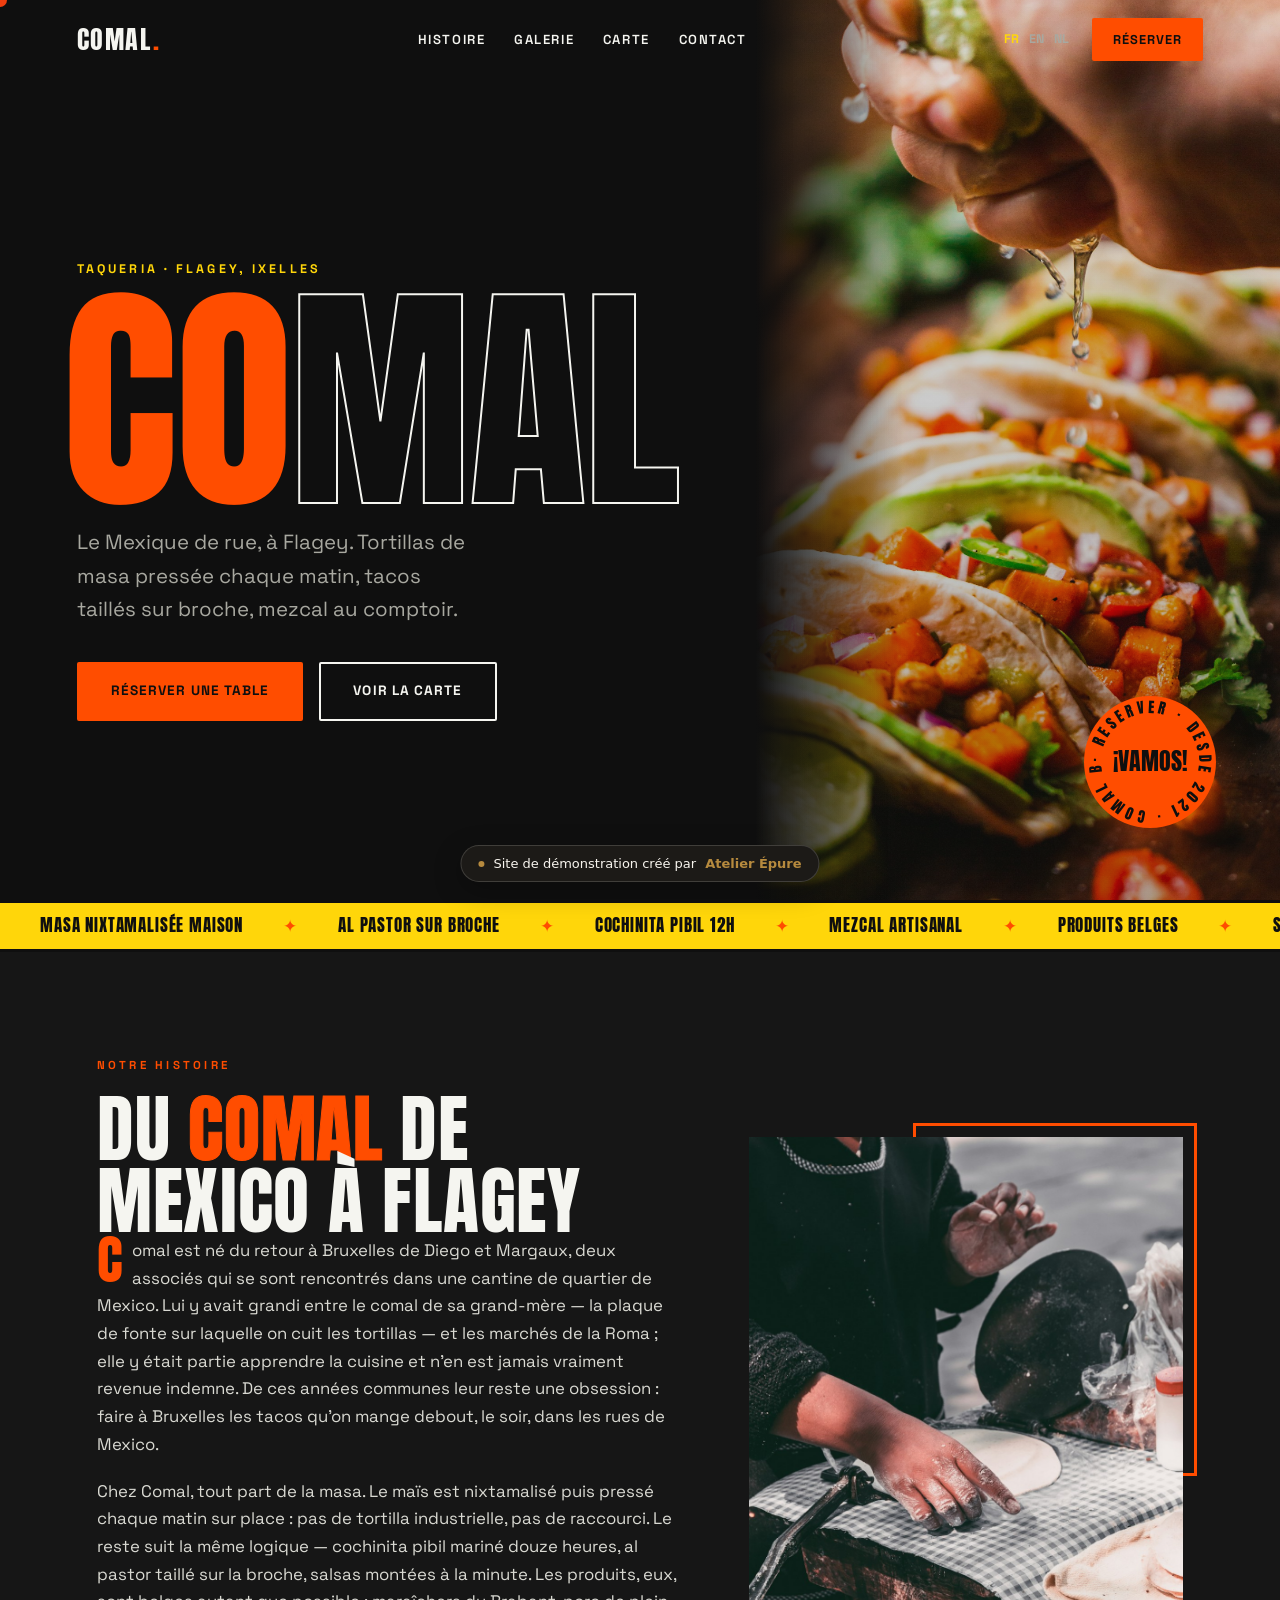
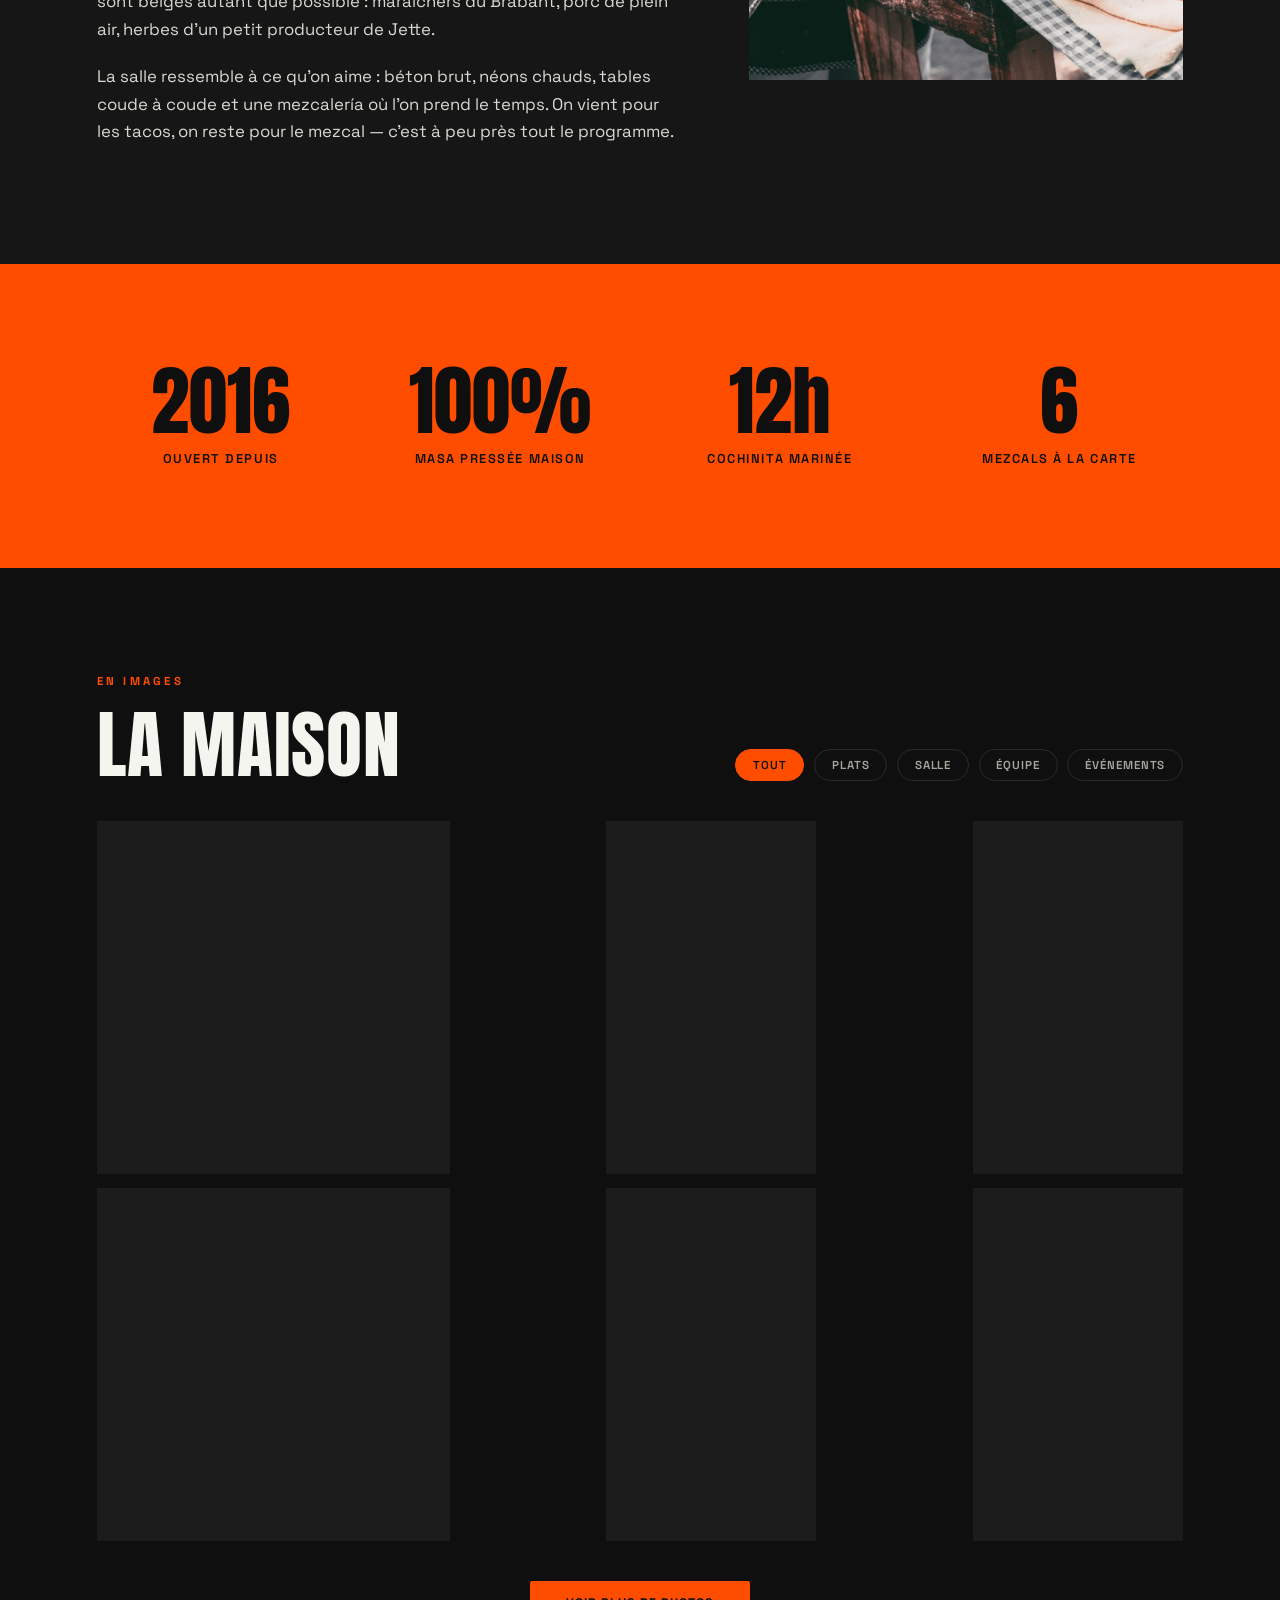
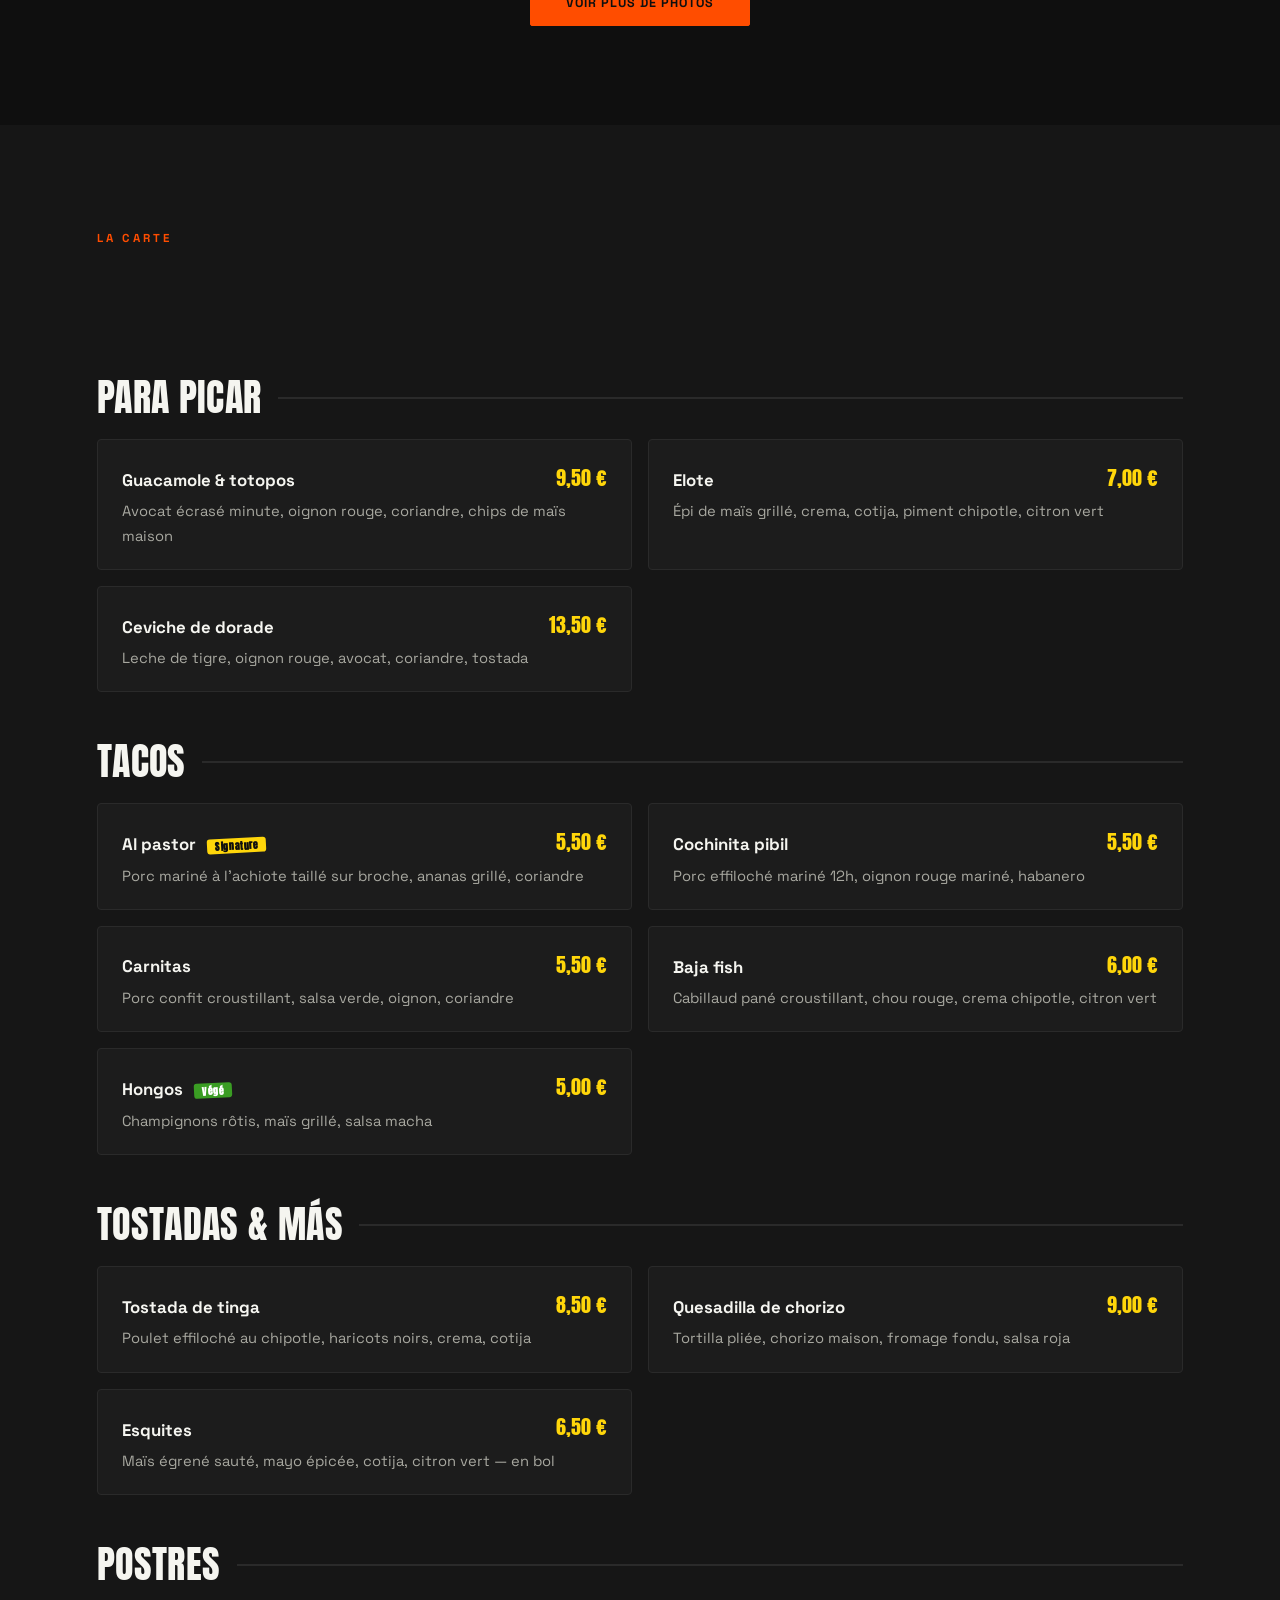
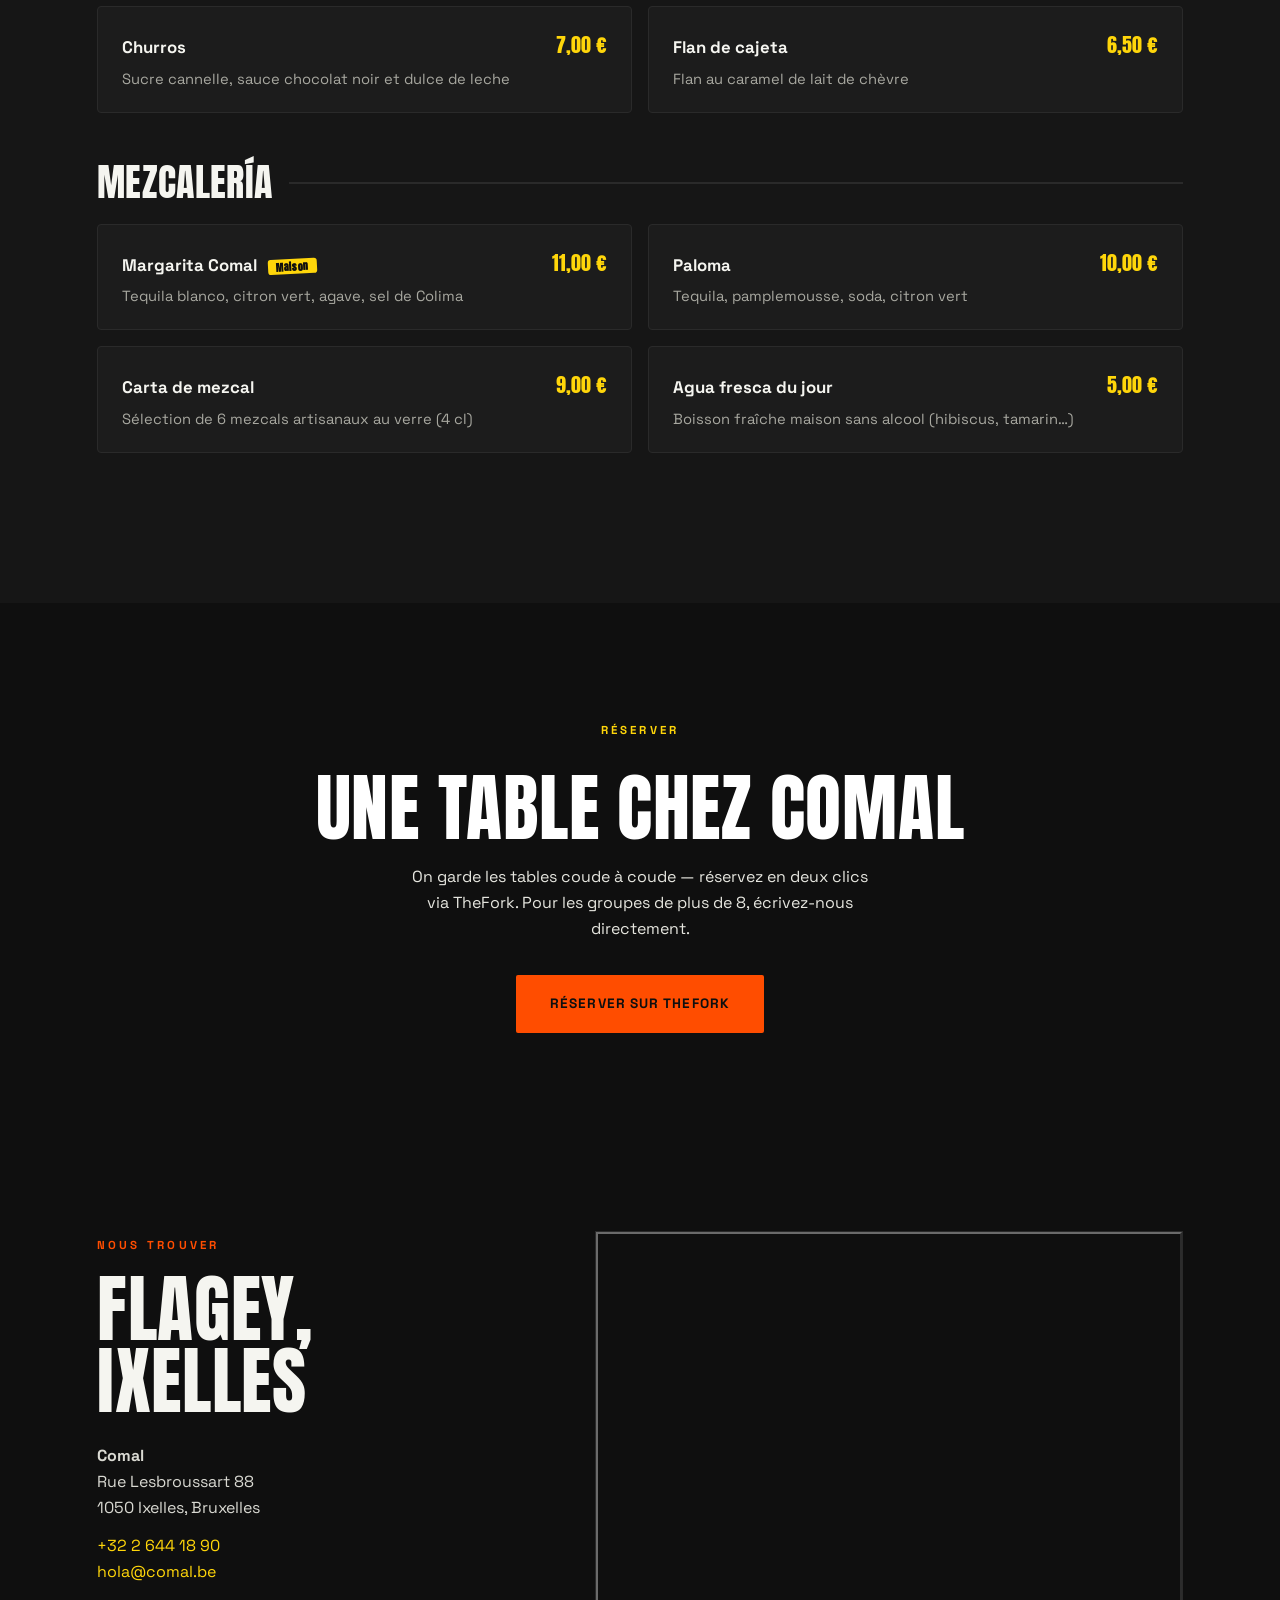
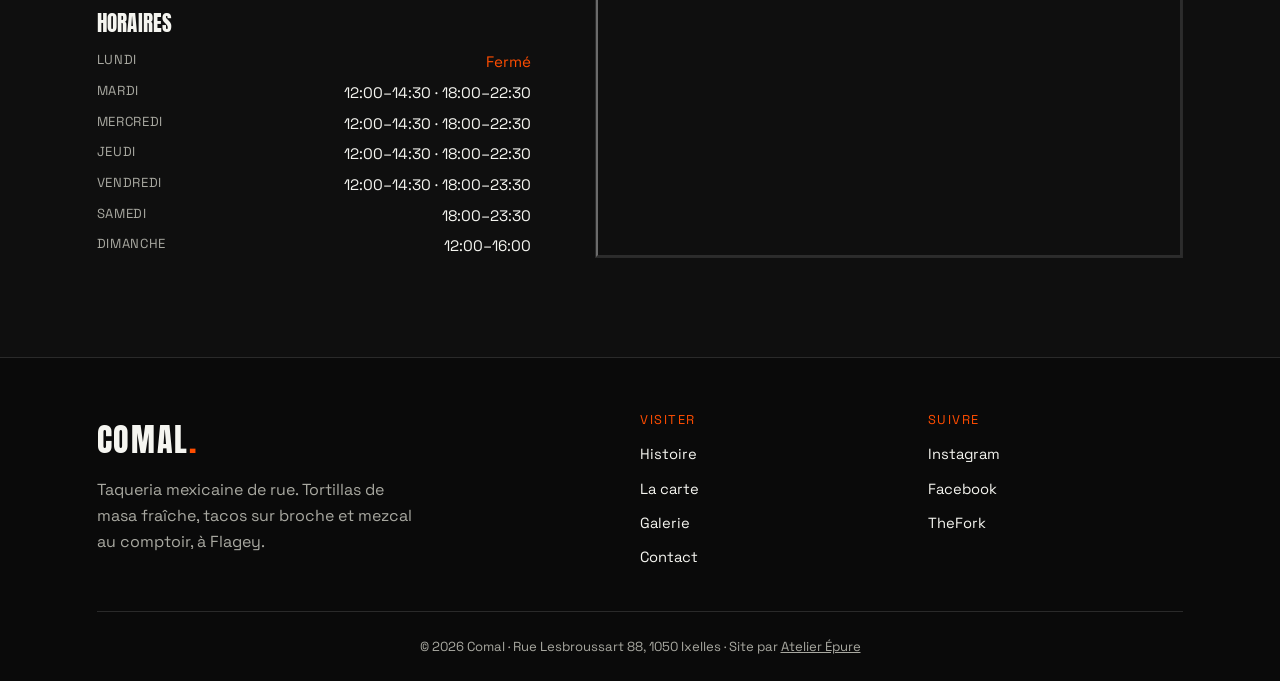
==== commit 08c5f7d2: "Ajoute le bandeau « Site de démonstration créé par Atelier Épure » Co-Authored-By: Claude Opus 4.7 <" ====
--- a/index.html
+++ b/index.html
@@ -434,5 +434,25 @@
 
   <script src="https://unpkg.com/aos@2.3.4/dist/aos.js"></script>
   <script src="script.js?v=3"></script>
+
+<!-- Bandeau demonstration — Atelier Epure -->
+<style>
+.ae-demo-badge{position:fixed;left:50%;bottom:18px;transform:translateX(-50%);z-index:2147483000;
+display:inline-flex;align-items:center;gap:9px;
+background:#1C1A17;color:#F7F4EE;text-decoration:none;
+font-family:-apple-system,BlinkMacSystemFont,"Segoe UI",system-ui,sans-serif;
+font-size:13px;line-height:1;white-space:nowrap;
+padding:11px 17px;border-radius:999px;
+box-shadow:0 8px 28px rgba(0,0,0,.28);border:1px solid rgba(247,244,238,.16);
+transition:transform .2s ease,box-shadow .2s ease}
+.ae-demo-badge:hover{transform:translateX(-50%) translateY(-2px);box-shadow:0 12px 34px rgba(0,0,0,.34)}
+.ae-demo-badge strong{color:#B68A3E;font-weight:600}
+.ae-demo-badge .ae-demo-dot{width:6px;height:6px;border-radius:50%;background:#B68A3E;flex:0 0 auto}
+@media (max-width:520px){.ae-demo-badge{font-size:12px;padding:9px 14px;bottom:12px}}
+</style>
+<a class="ae-demo-badge" href="https://mathisleclercq000-dot.github.io/atelier-epure-landing/" target="_blank" rel="noopener" aria-label="Site de démonstration créé par Atelier Épure">
+  <span class="ae-demo-dot" aria-hidden="true"></span>Site de démonstration créé par <strong>Atelier&nbsp;Épure</strong>
+</a>
+
 </body>
 </html>
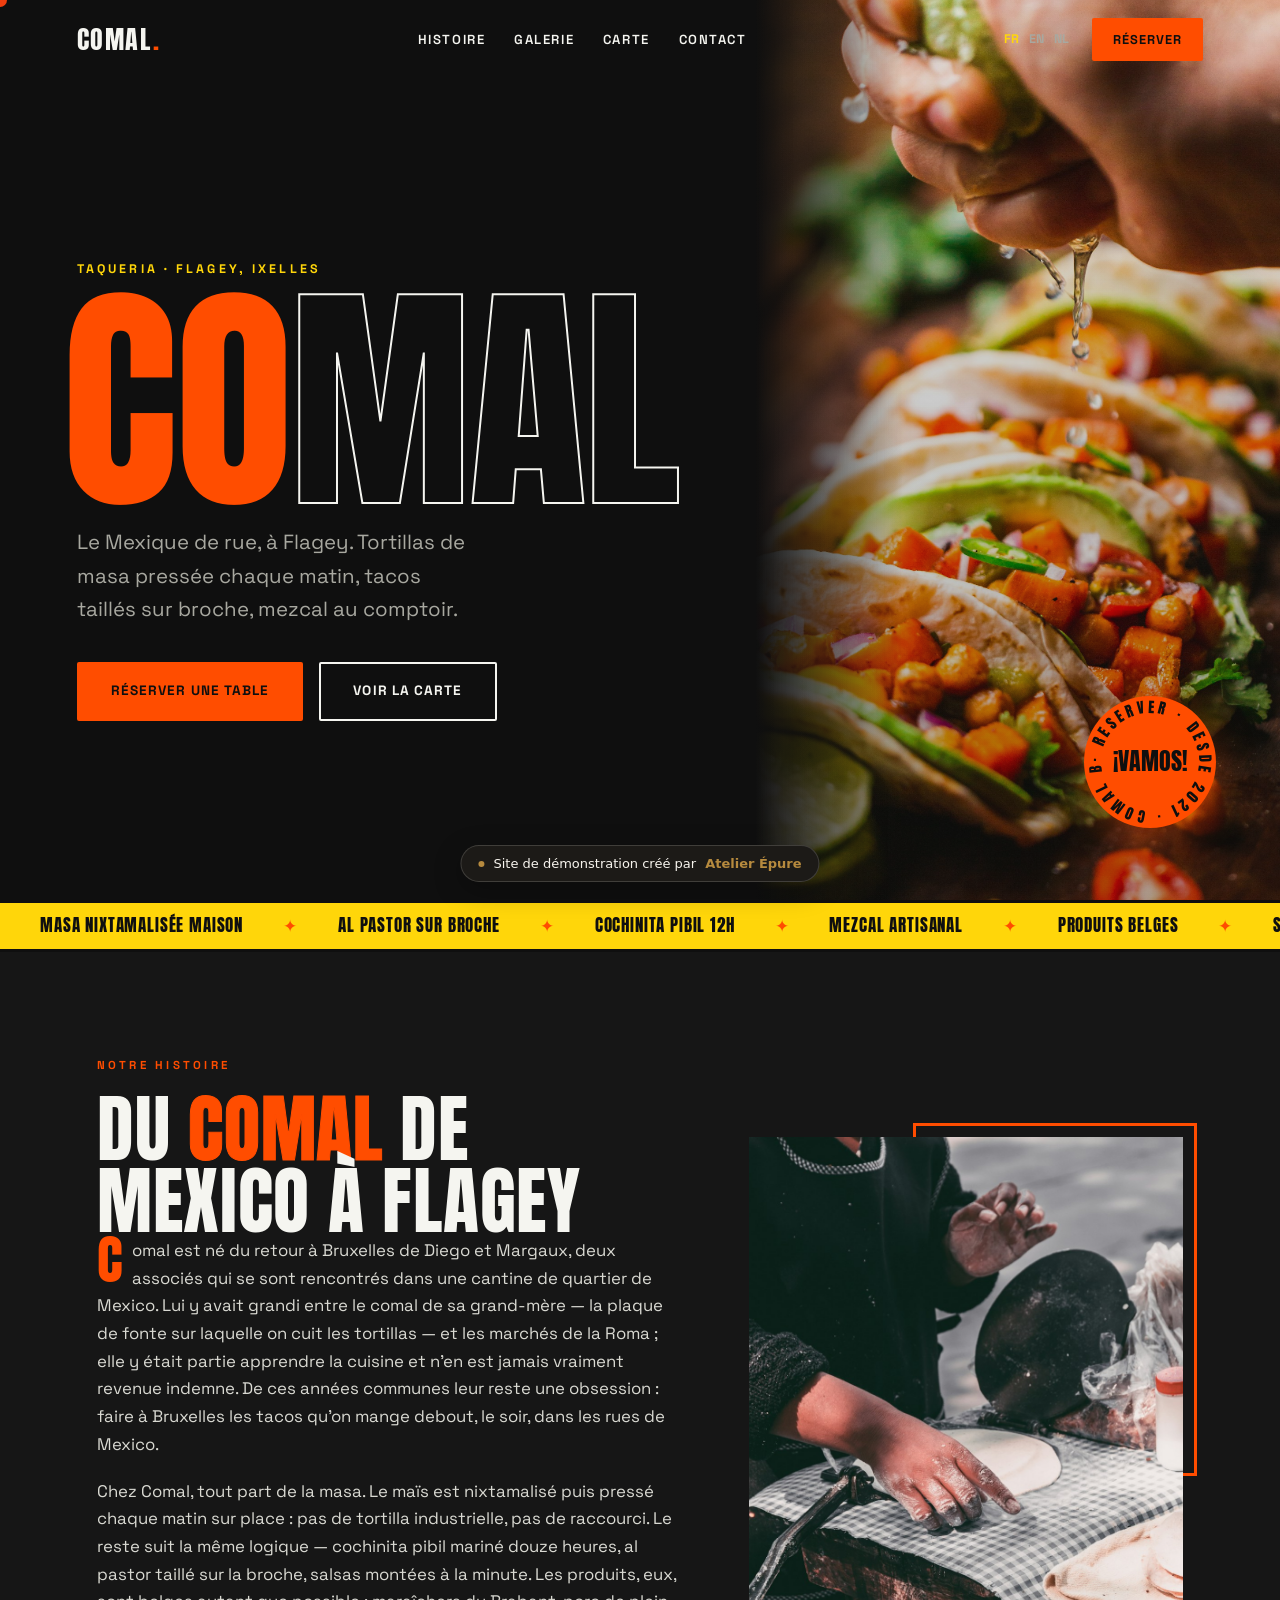
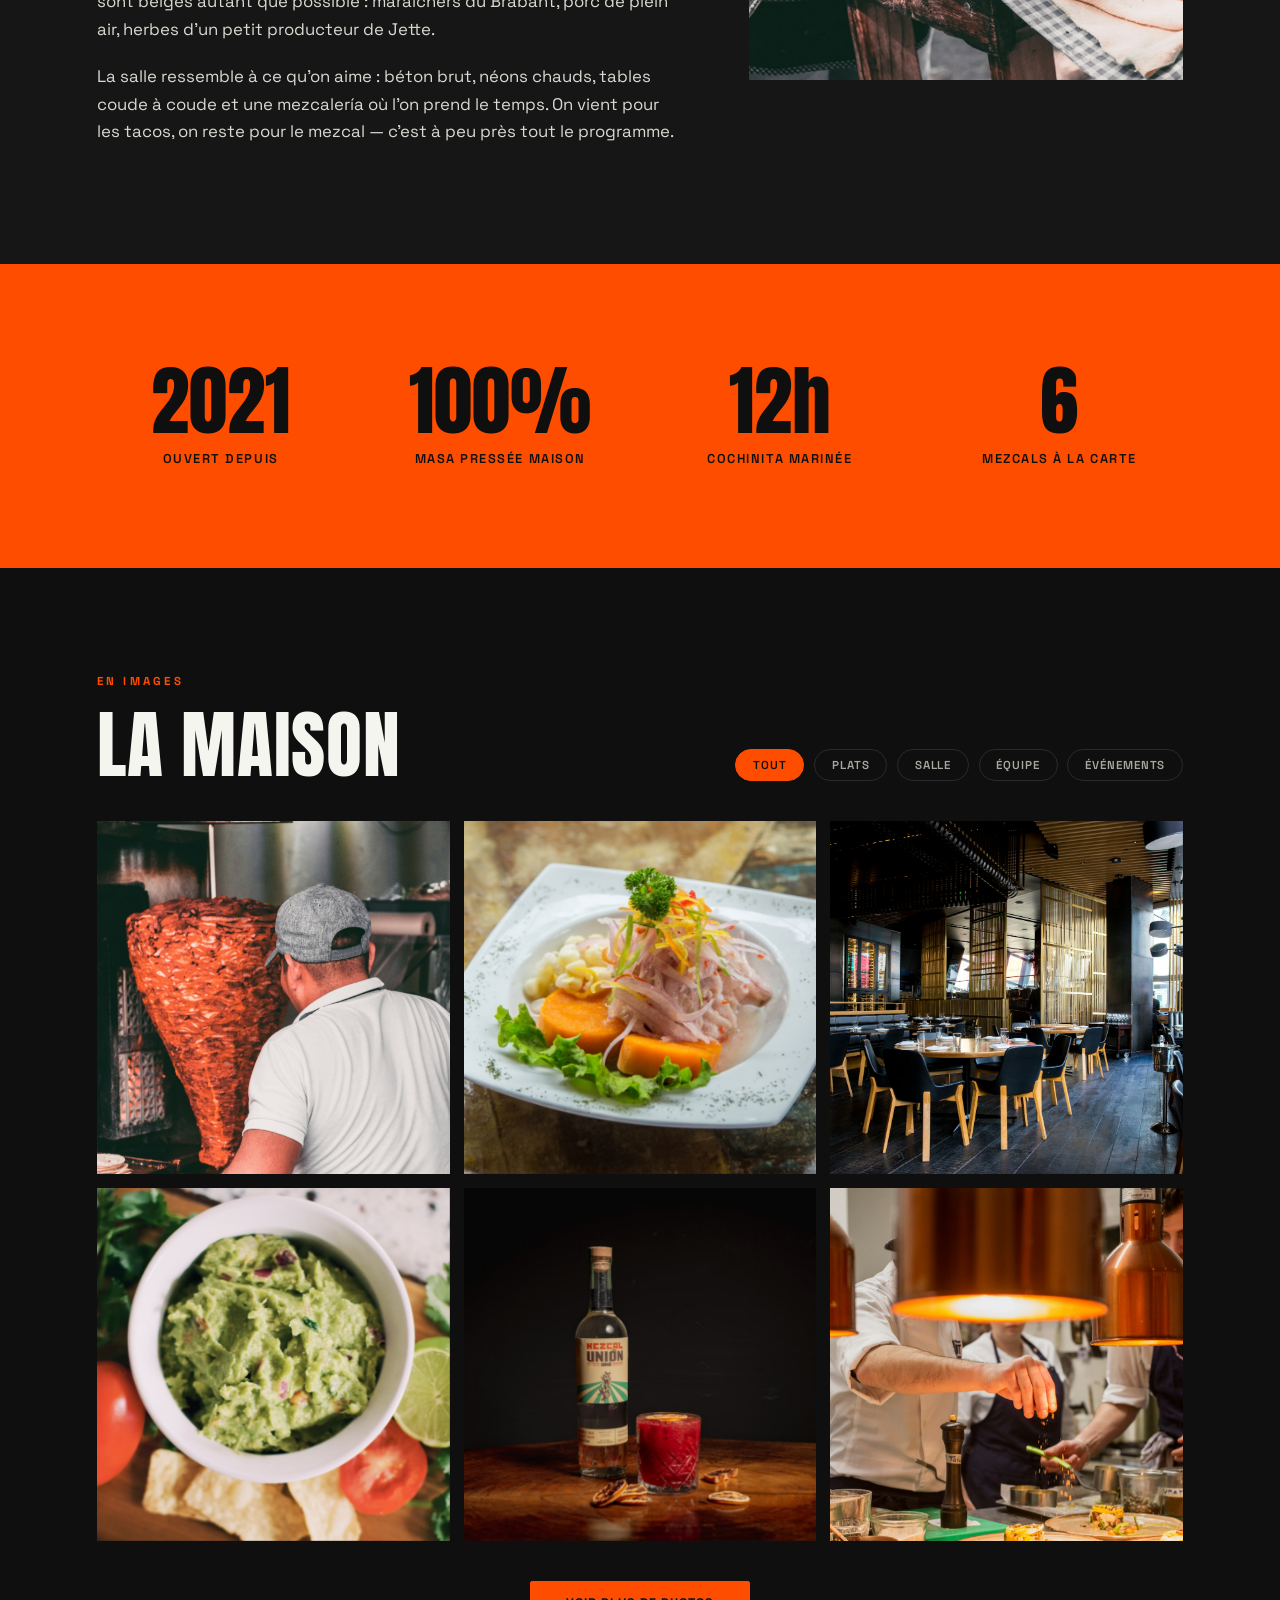
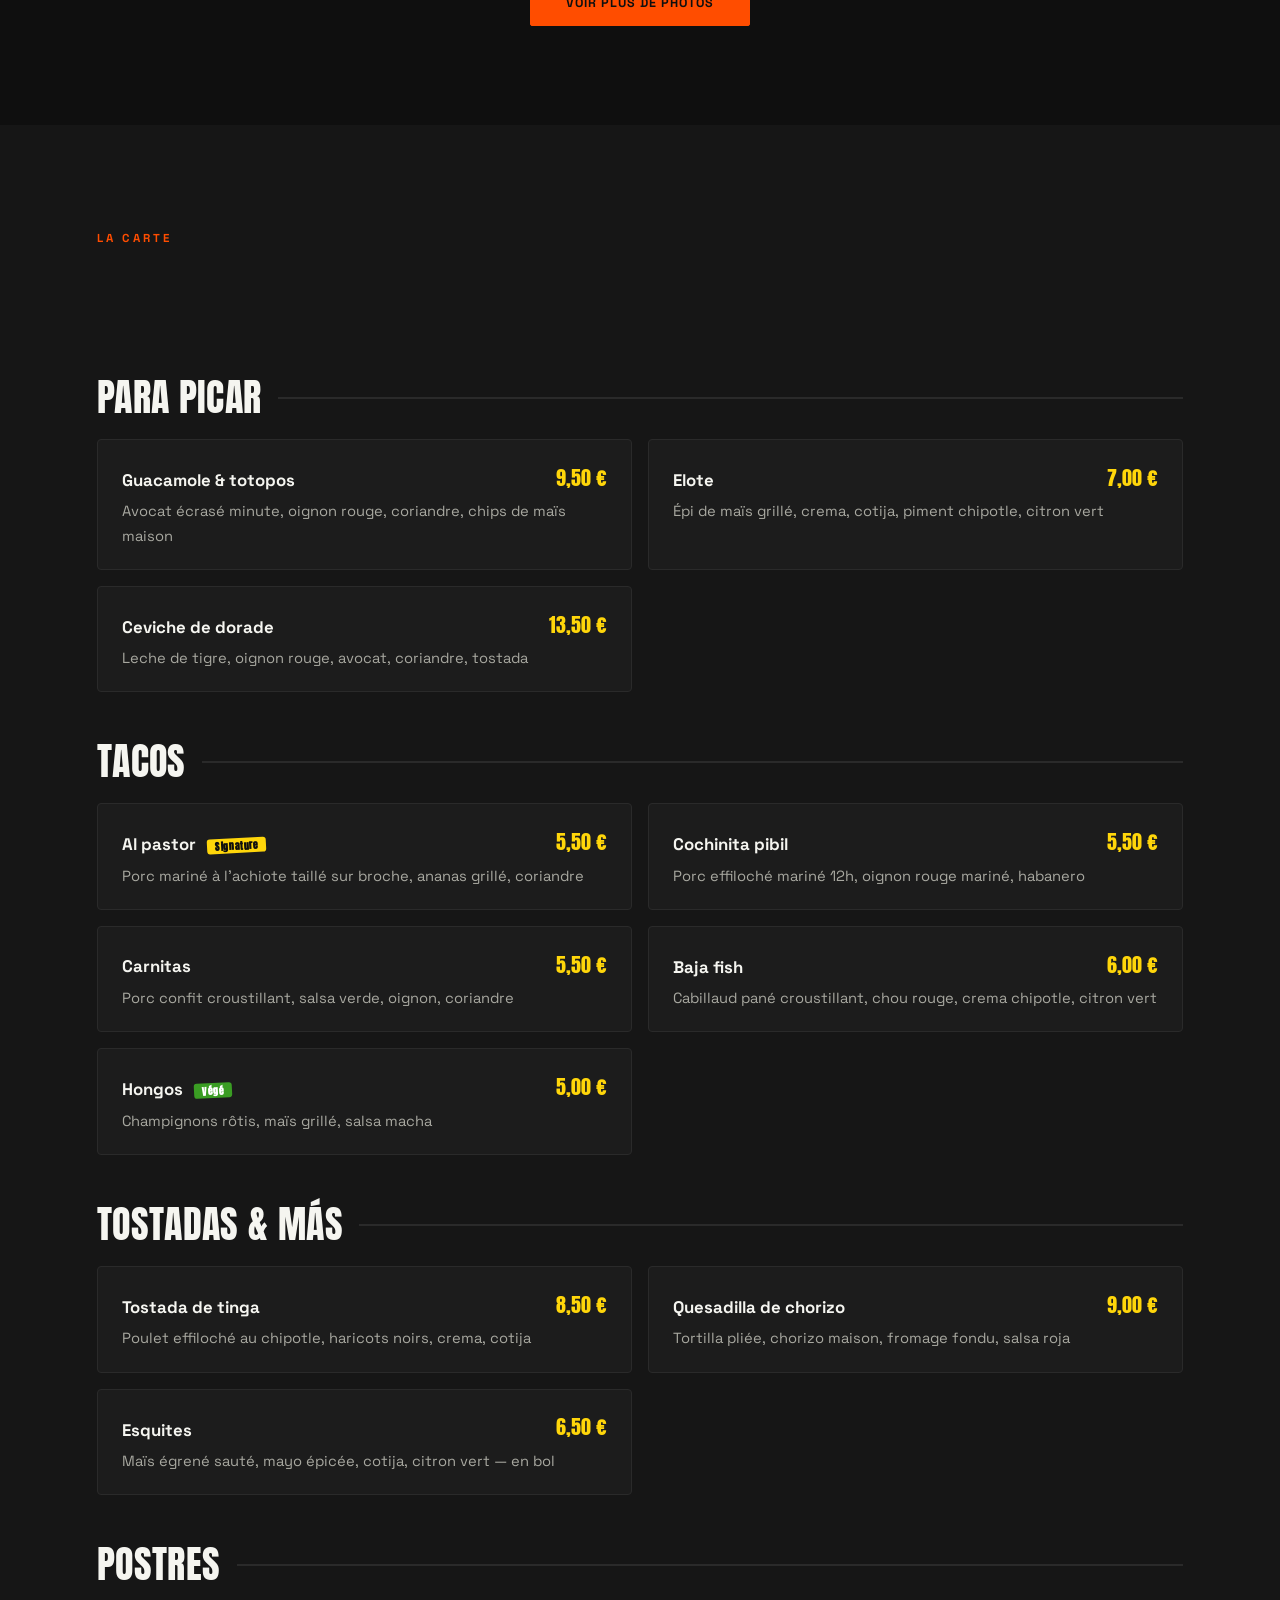
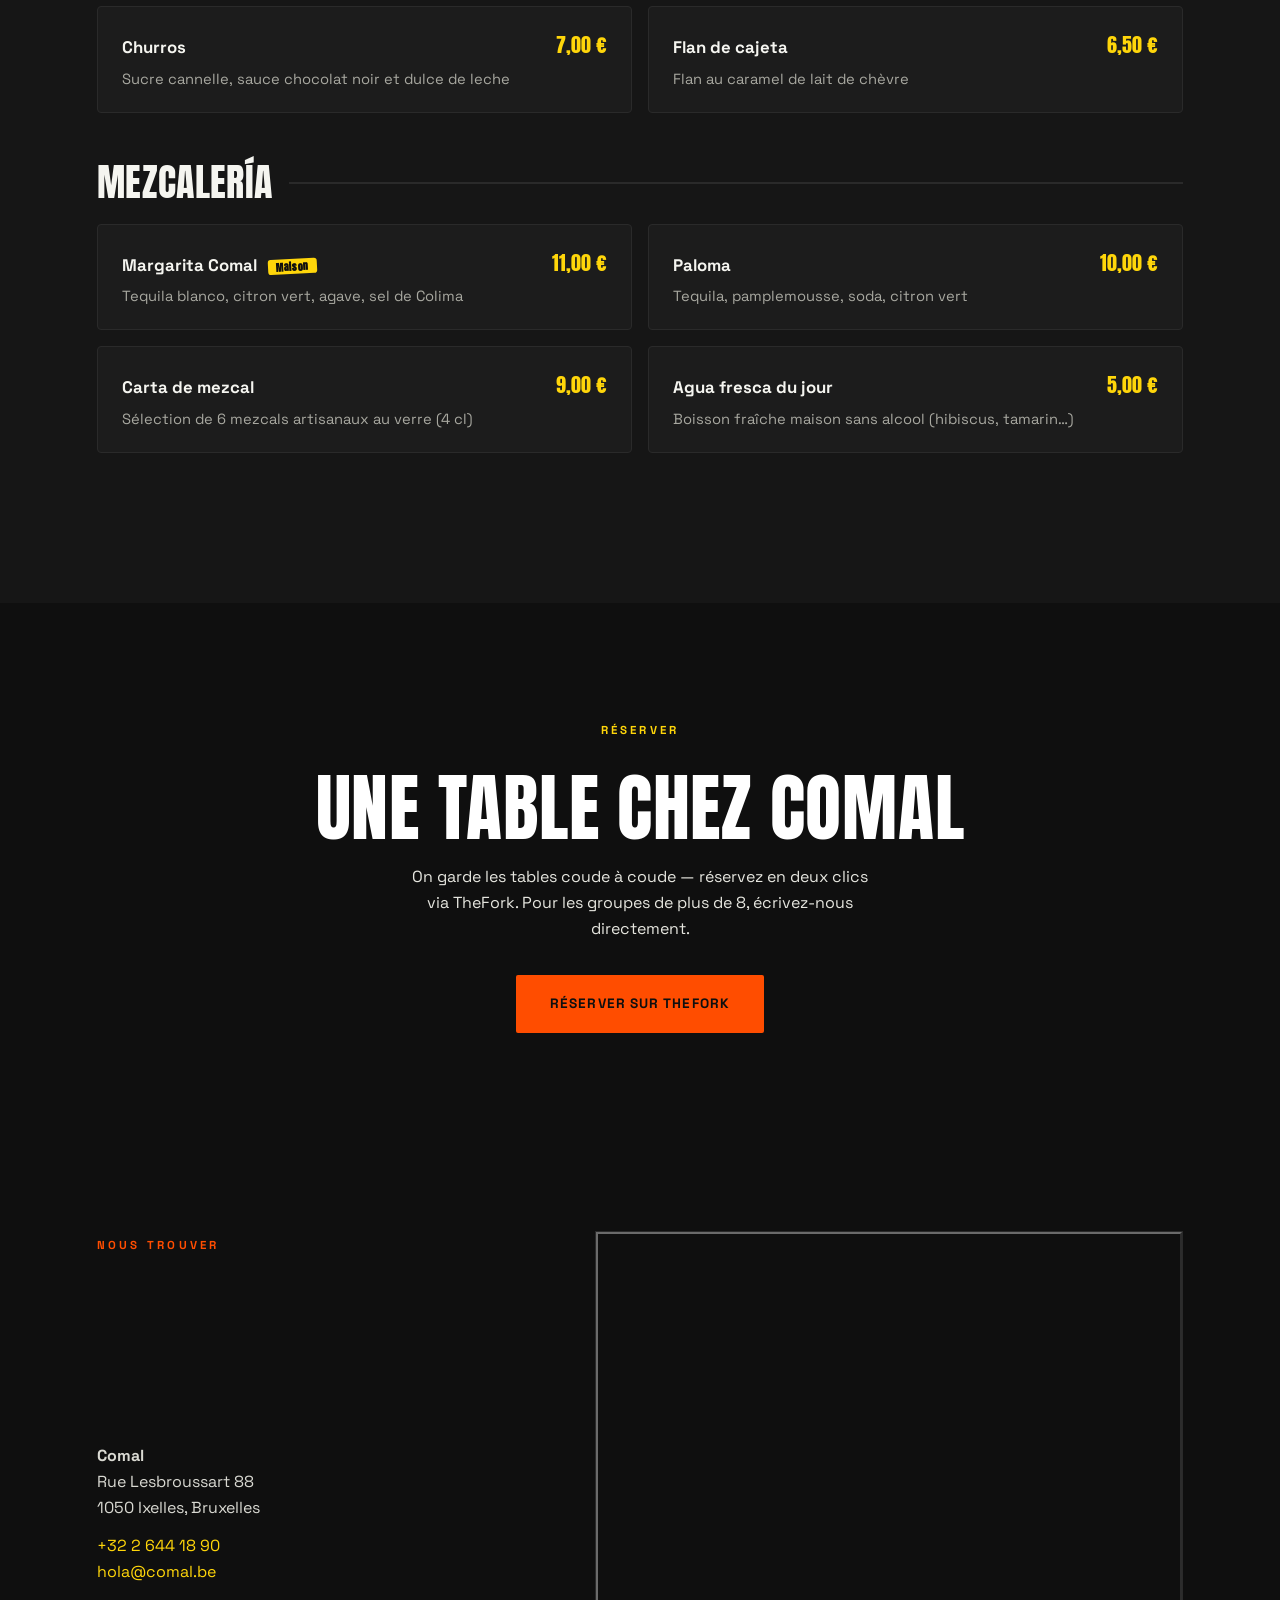
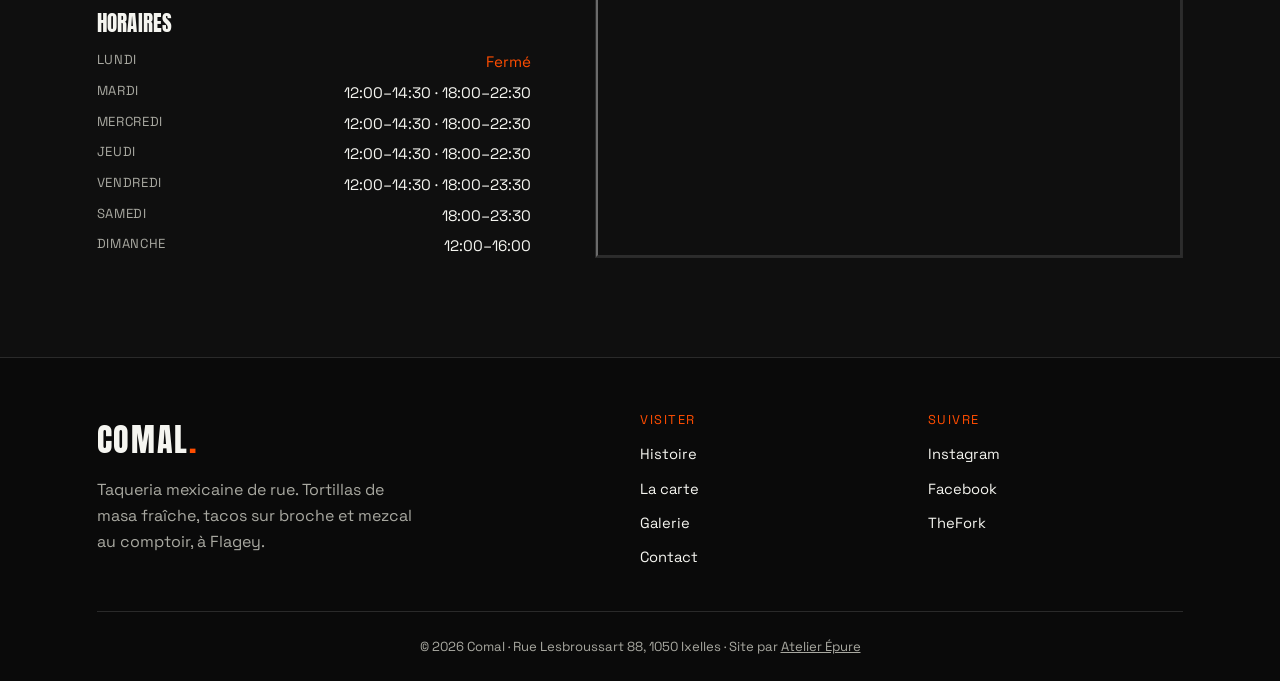
==== commit f9a8a457: "Repointe le bandeau demo vers l'URL atelier-epure Co-Authored-By: Claude Opus 4.7 <noreply@anthropic" ====
--- a/index.html
+++ b/index.html
@@ -450,7 +450,7 @@
 .ae-demo-badge .ae-demo-dot{width:6px;height:6px;border-radius:50%;background:#B68A3E;flex:0 0 auto}
 @media (max-width:520px){.ae-demo-badge{font-size:12px;padding:9px 14px;bottom:12px}}
 </style>
-<a class="ae-demo-badge" href="https://mathisleclercq000-dot.github.io/atelier-epure-landing/" target="_blank" rel="noopener" aria-label="Site de démonstration créé par Atelier Épure">
+<a class="ae-demo-badge" href="https://atelier-epure.github.io/atelier-epure-landing/" target="_blank" rel="noopener" aria-label="Site de démonstration créé par Atelier Épure">
   <span class="ae-demo-dot" aria-hidden="true"></span>Site de démonstration créé par <strong>Atelier&nbsp;Épure</strong>
 </a>
 
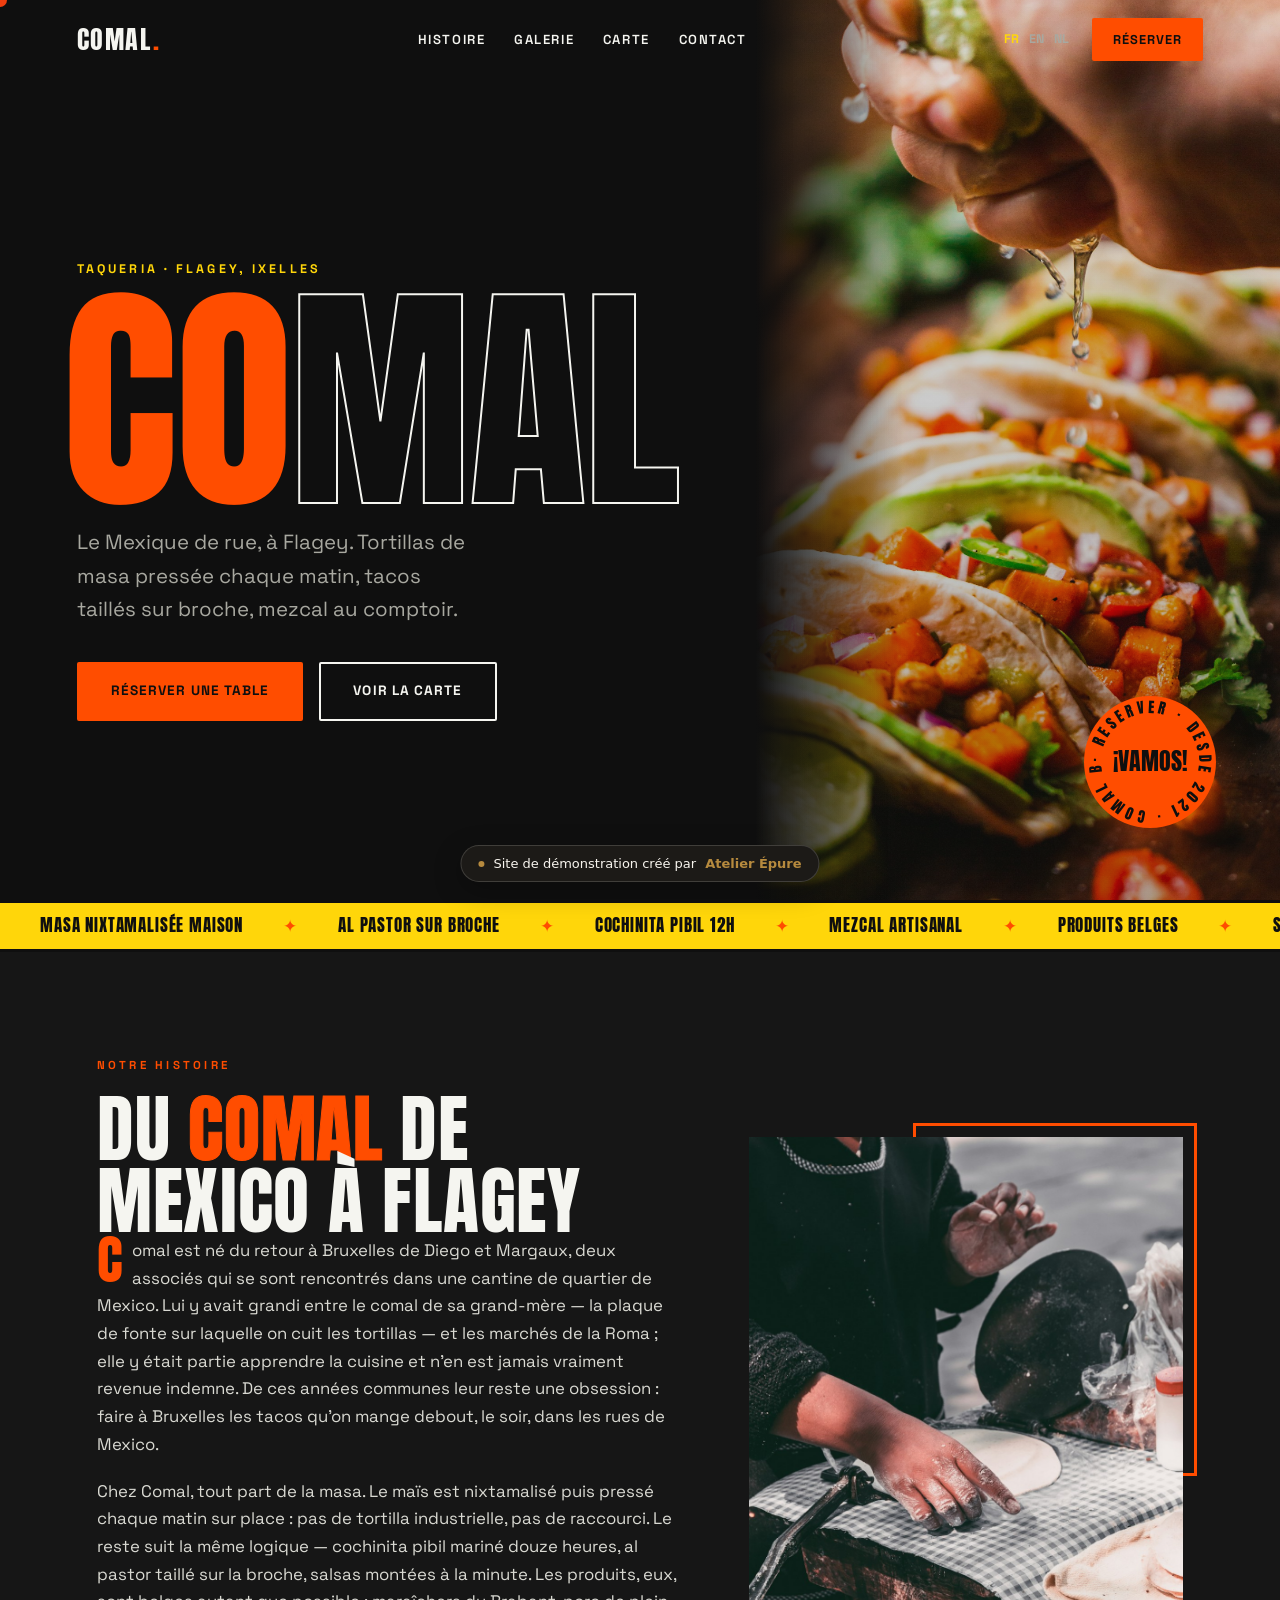
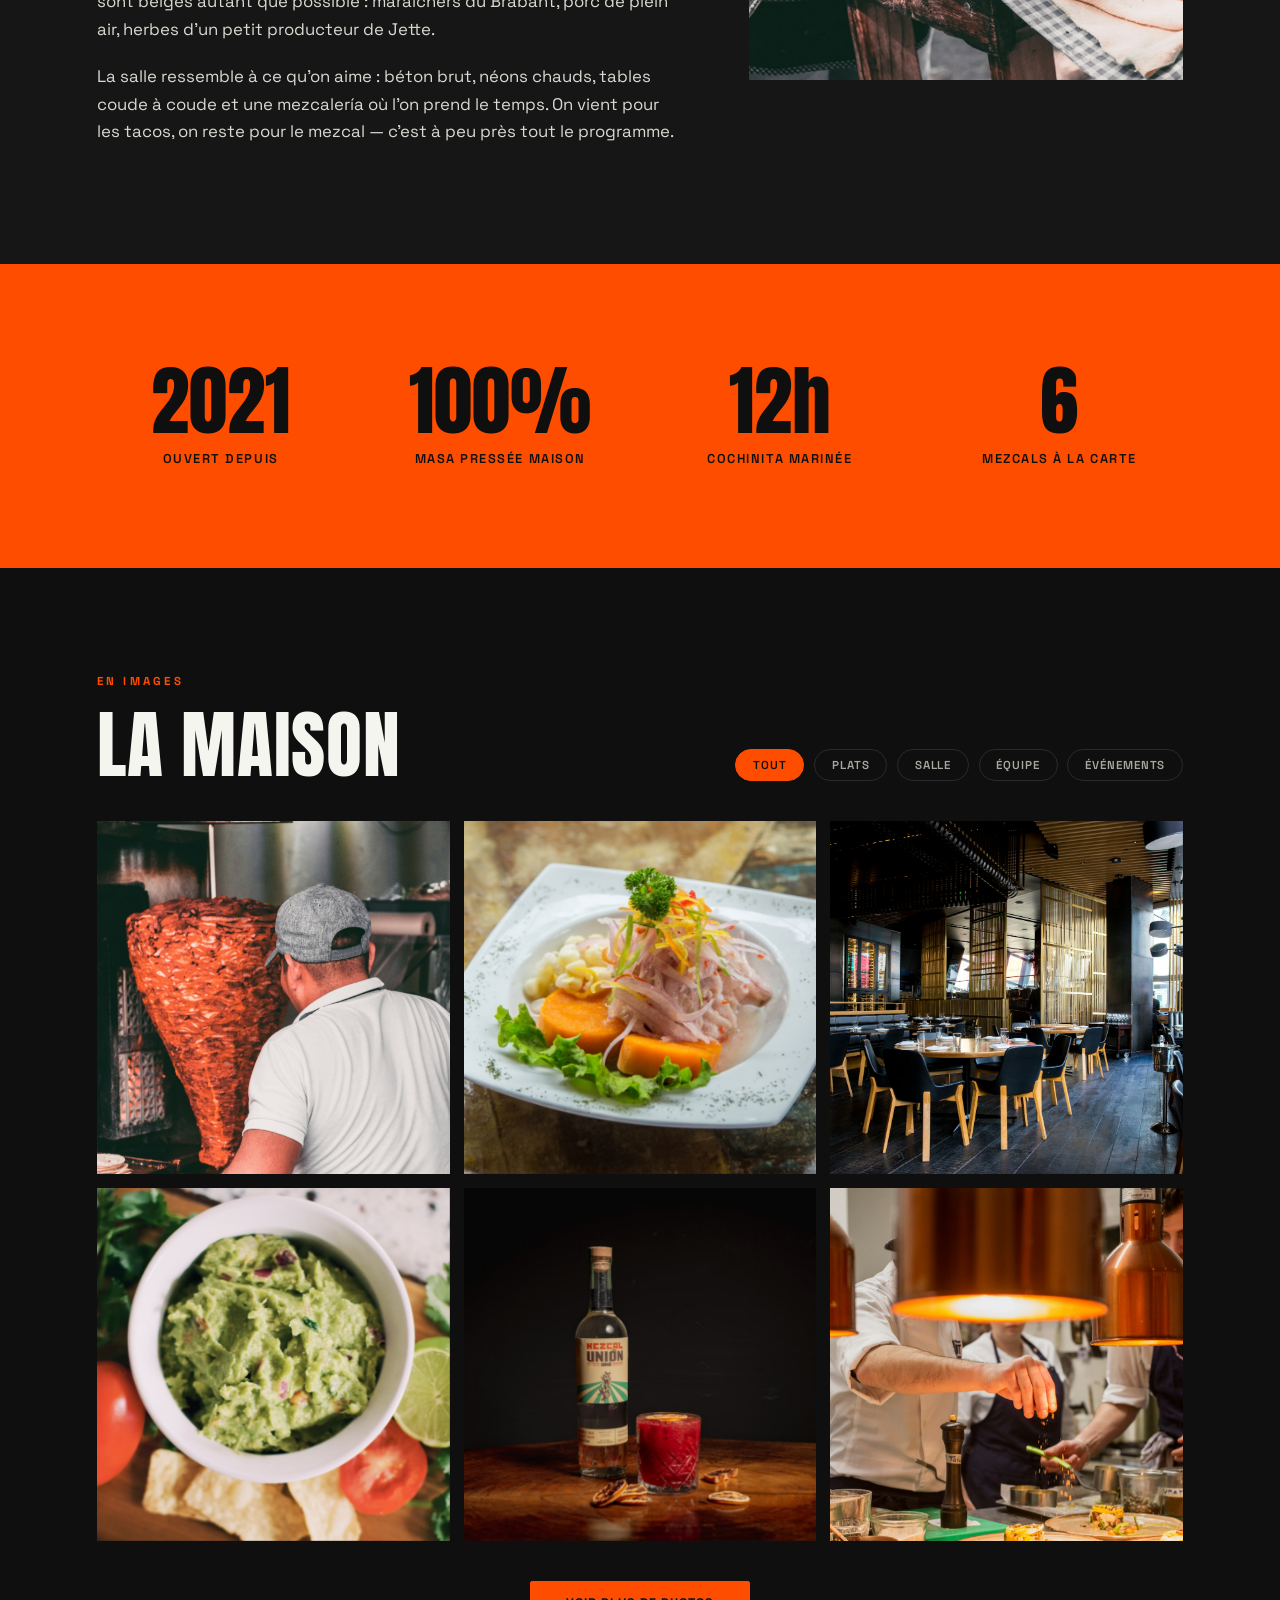
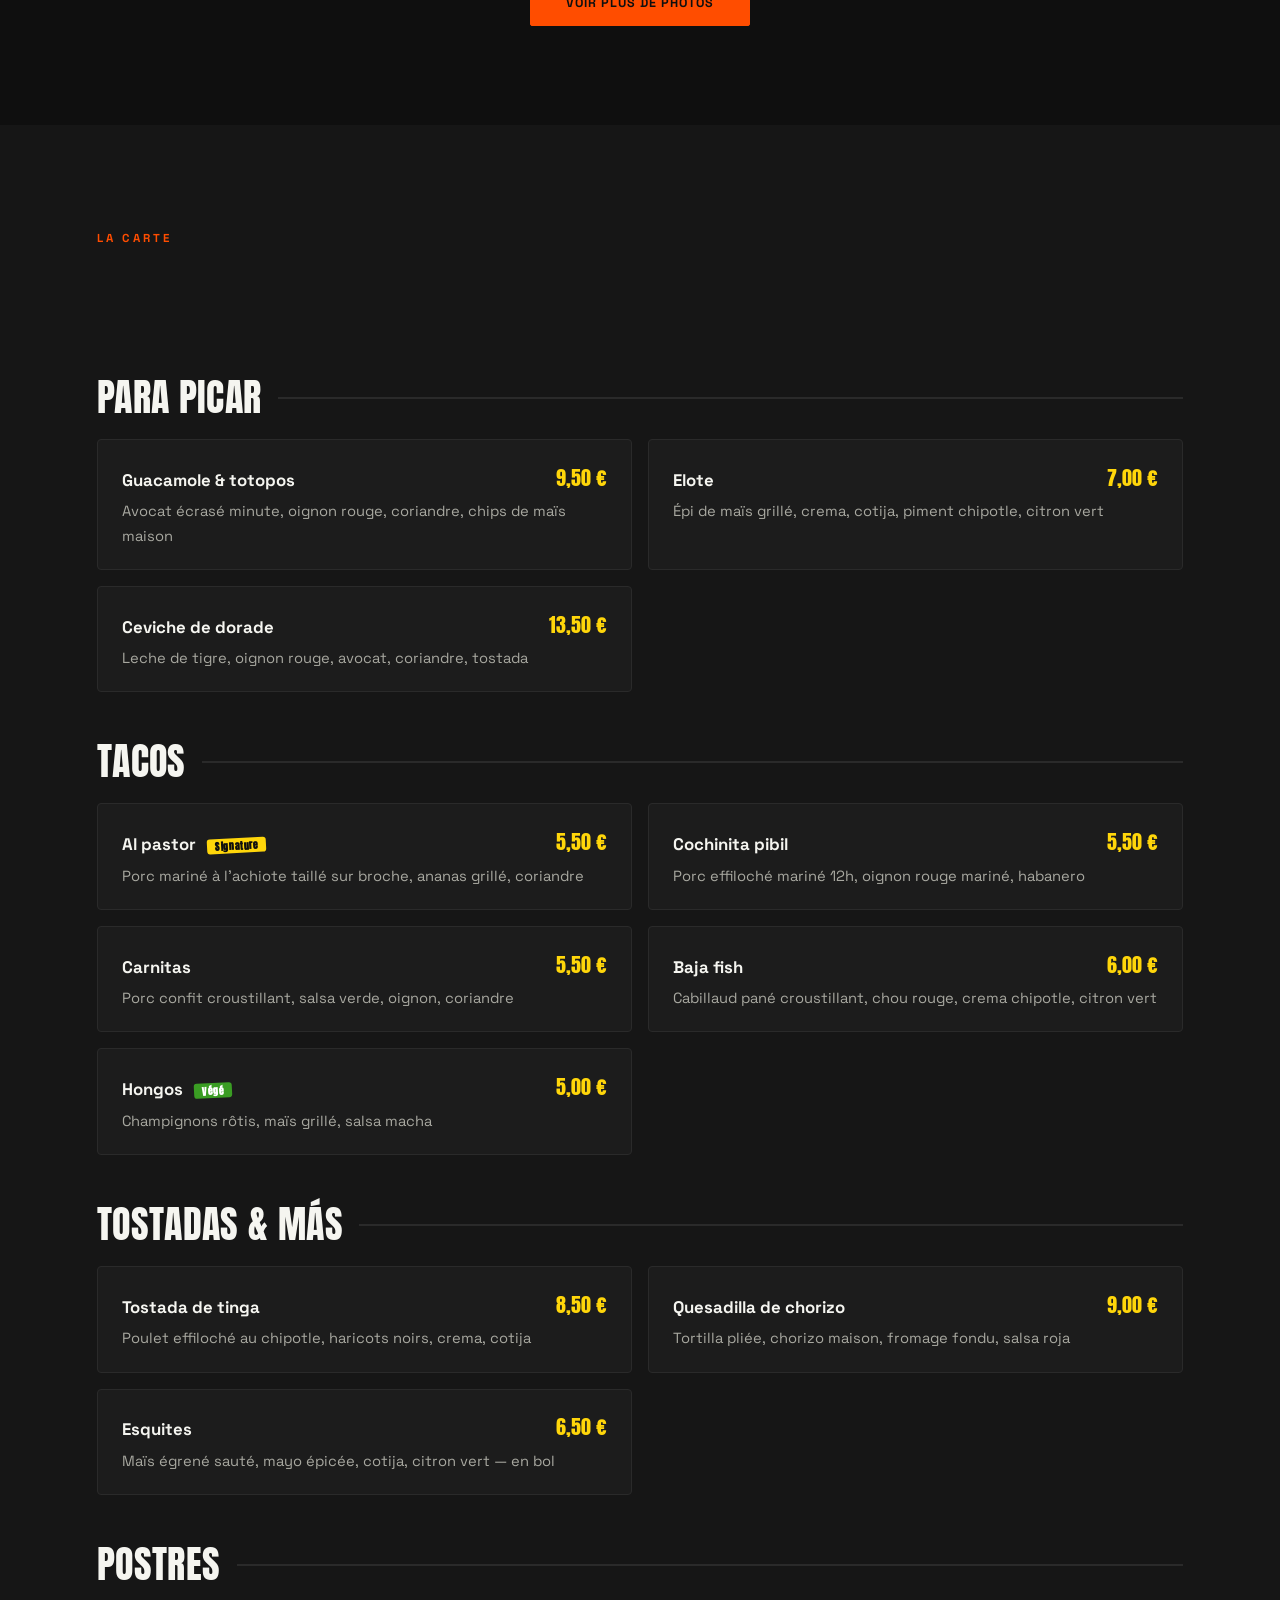
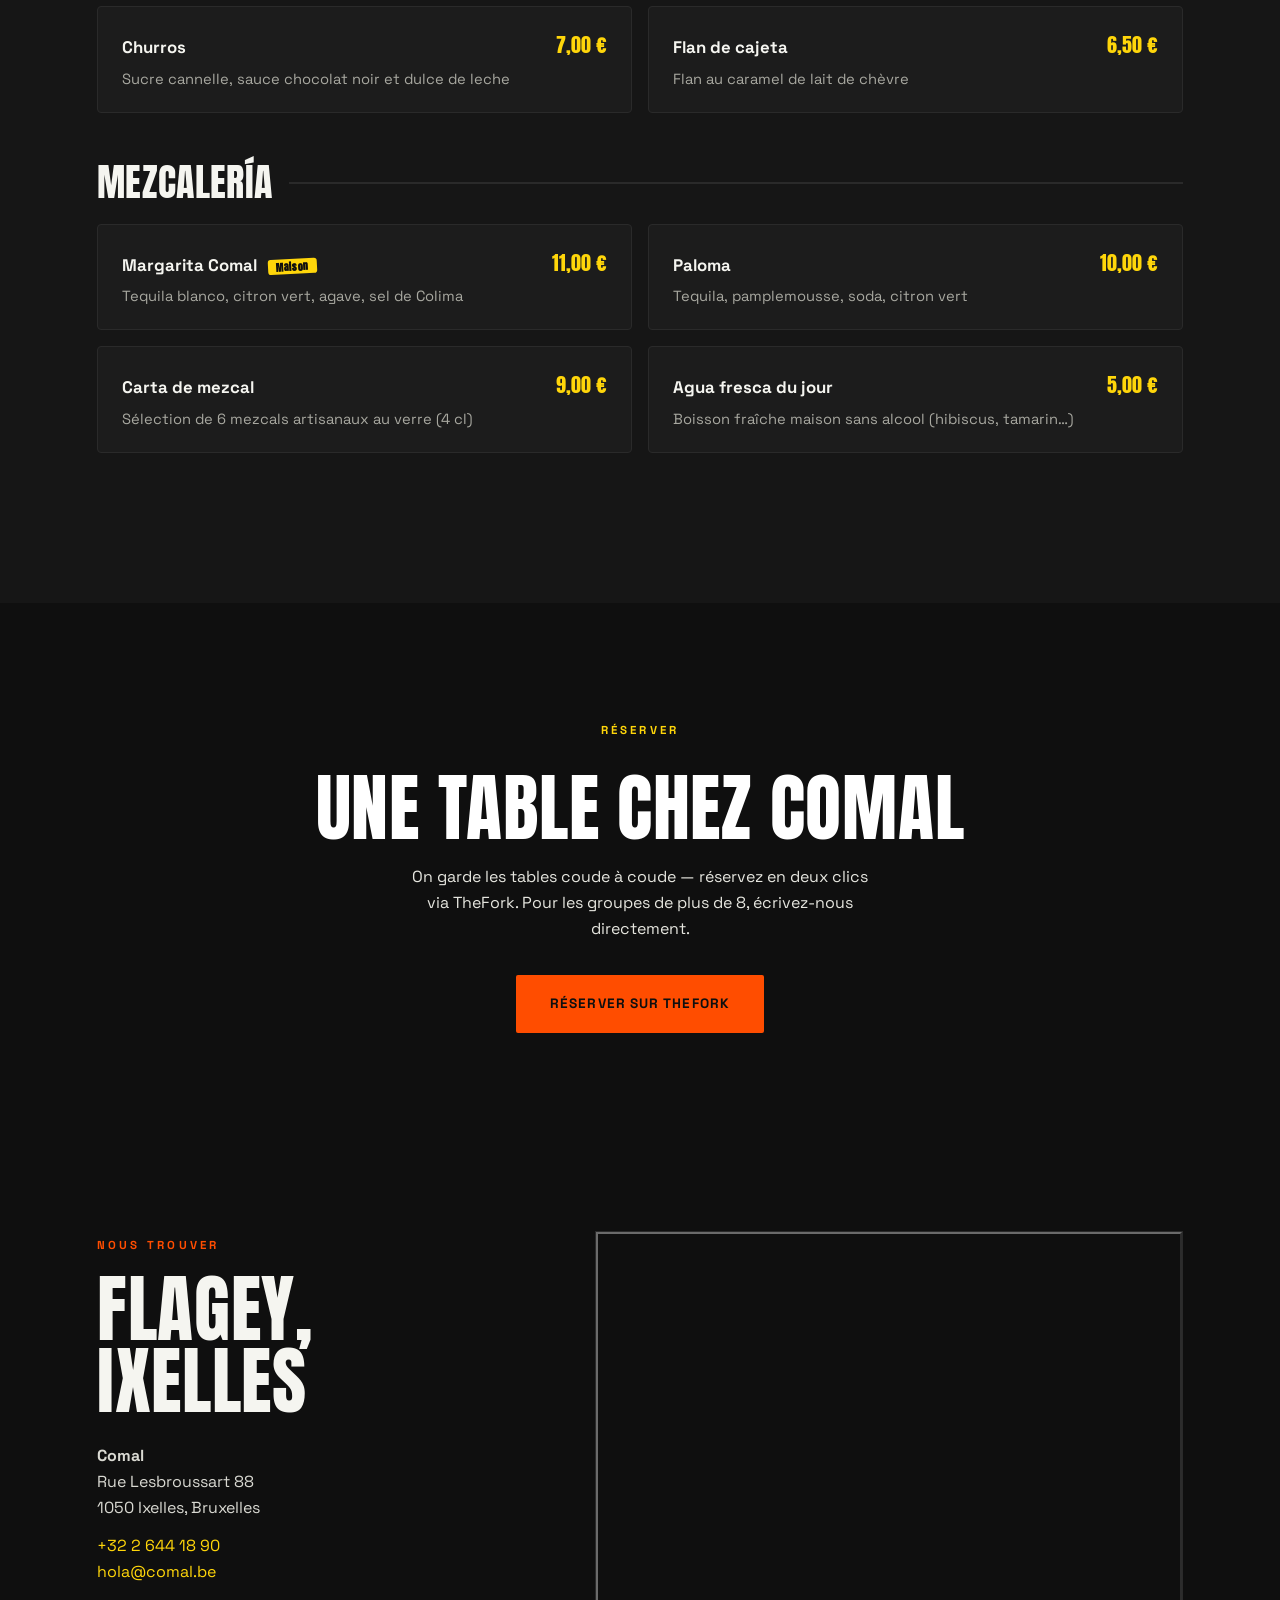
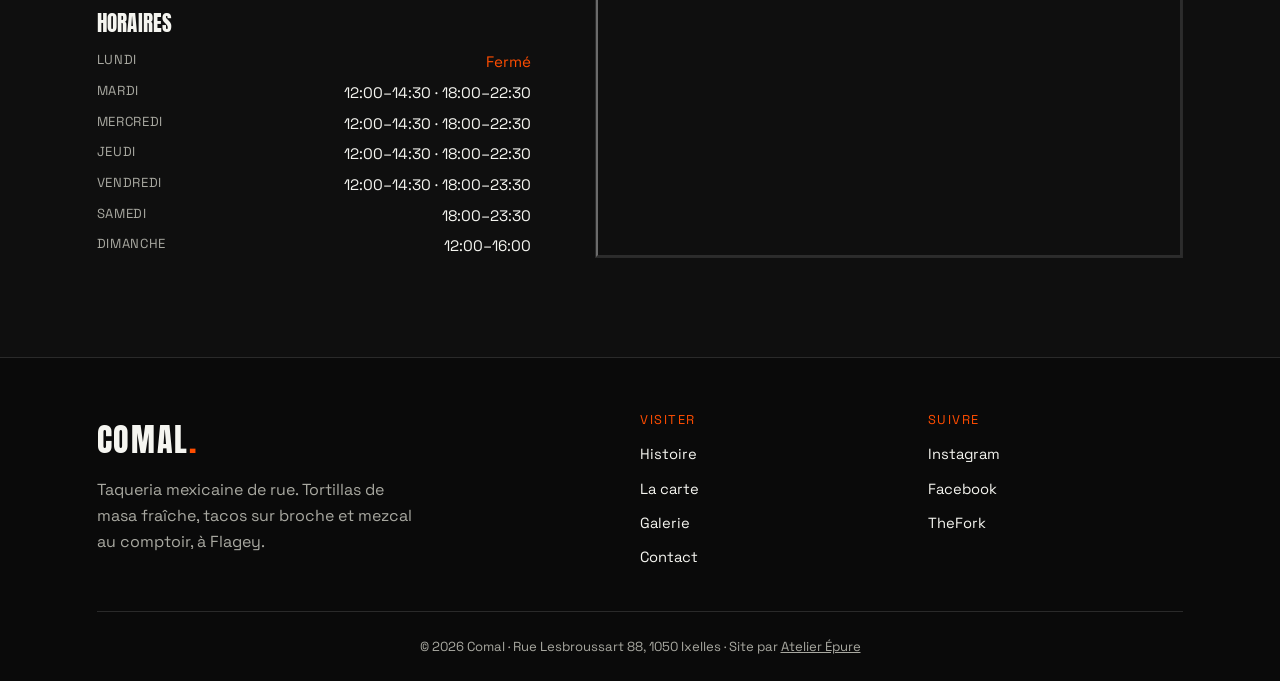
==== commit ea32f8a1: "Ajoute le favicon PNG propre du site (barre d'adresse + favoris) Co-Authored-By: Claude Opus 4.7 <no" ====
--- a/index.html
+++ b/index.html
@@ -24,8 +24,8 @@
   <meta name="twitter:card" content="summary_large_image">
 
   <!-- Favicon -->
-  <link rel="icon" type="image/svg+xml" href="assets/favicon.svg">
-  <link rel="apple-touch-icon" href="assets/favicon.svg">
+  <link rel="icon" type="image/png" href="assets/favicon.png?v=3">
+  <link rel="apple-touch-icon" href="assets/favicon.png?v=3">
 
   <!-- Fonts -->
   <link rel="preconnect" href="https://fonts.googleapis.com">
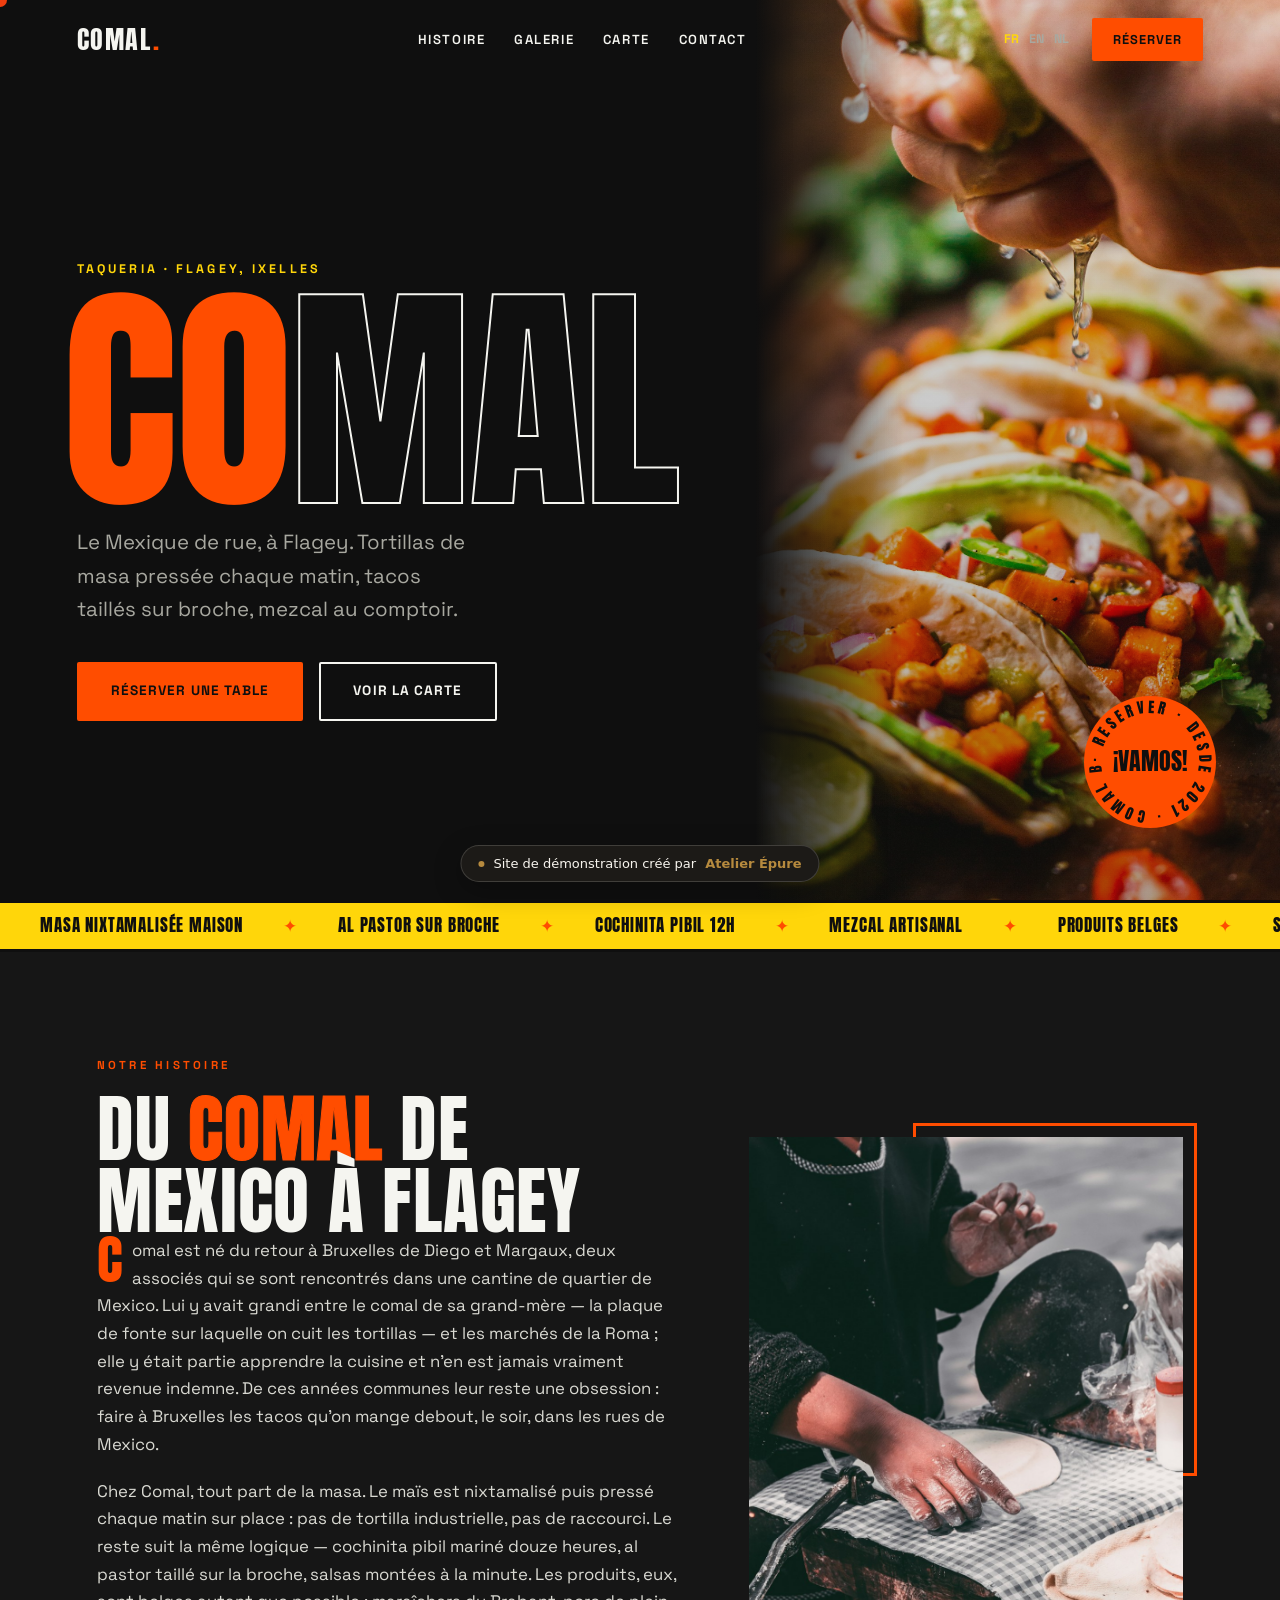
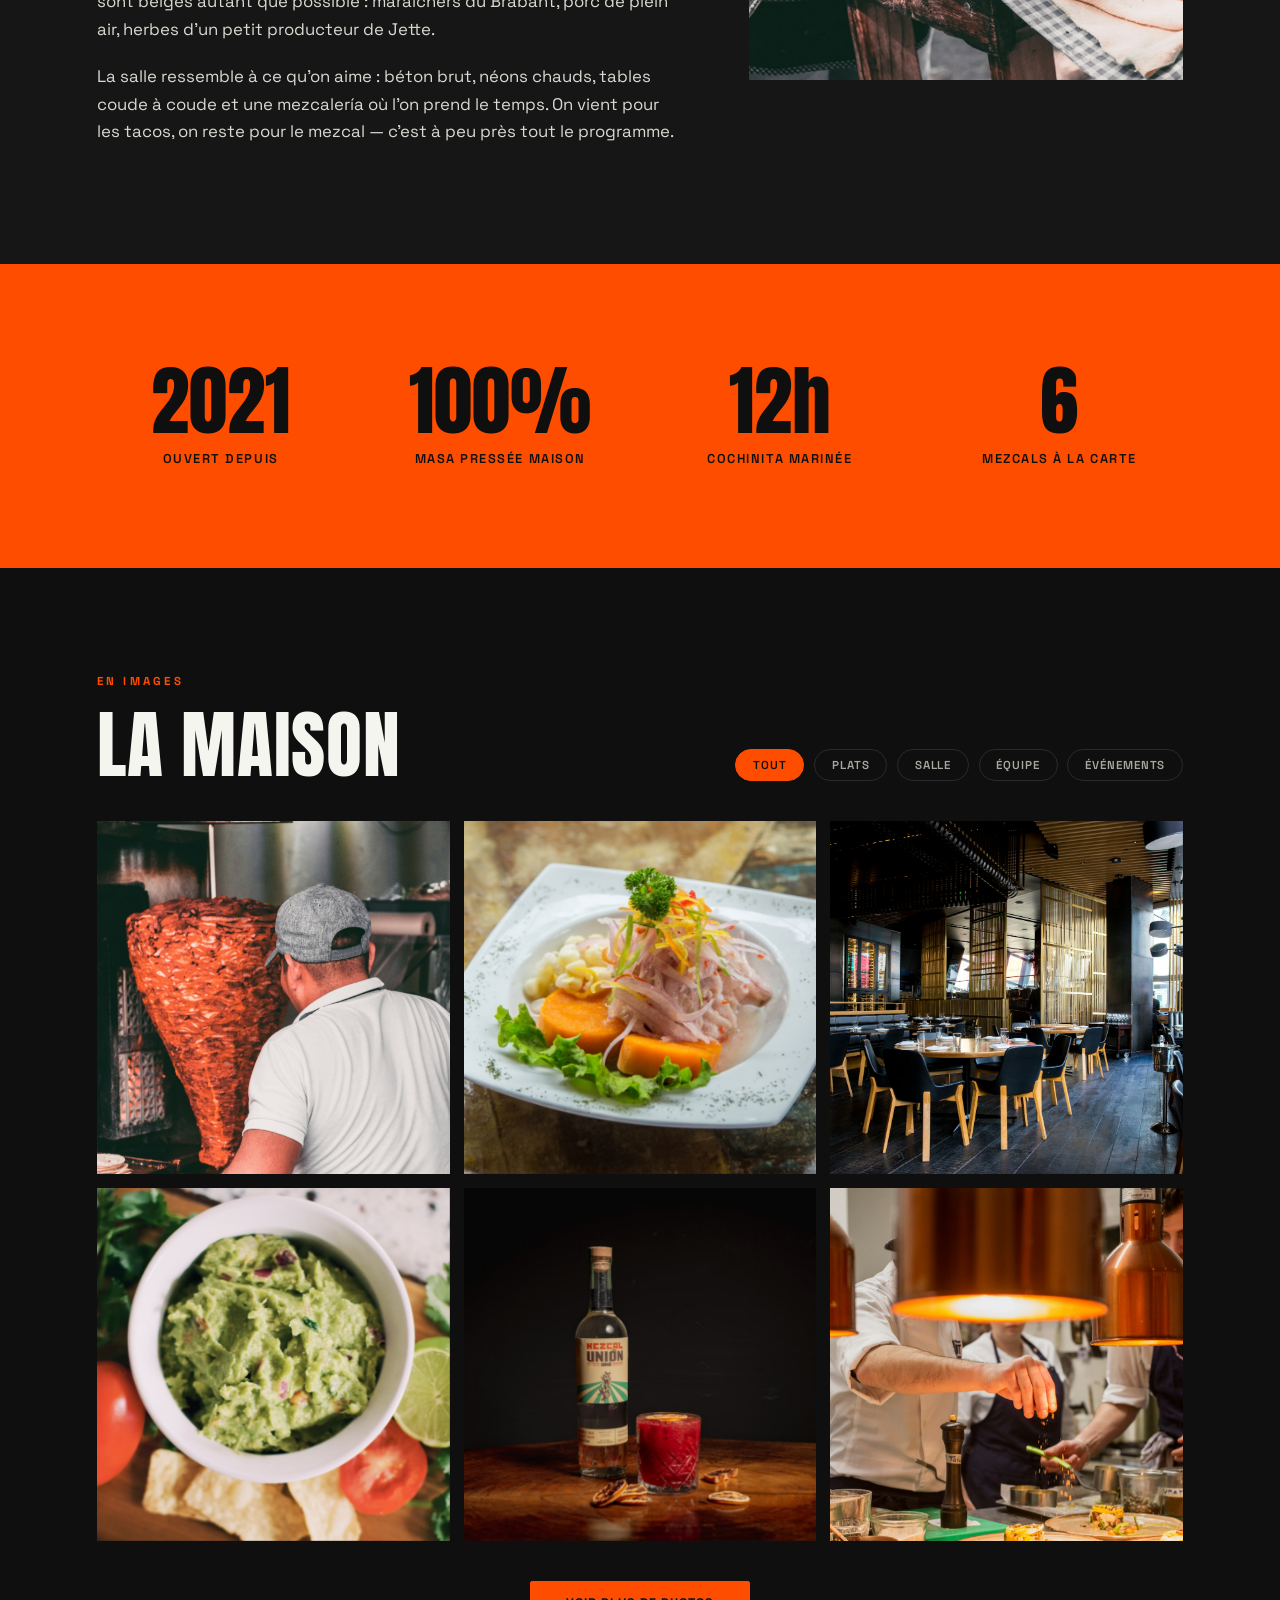
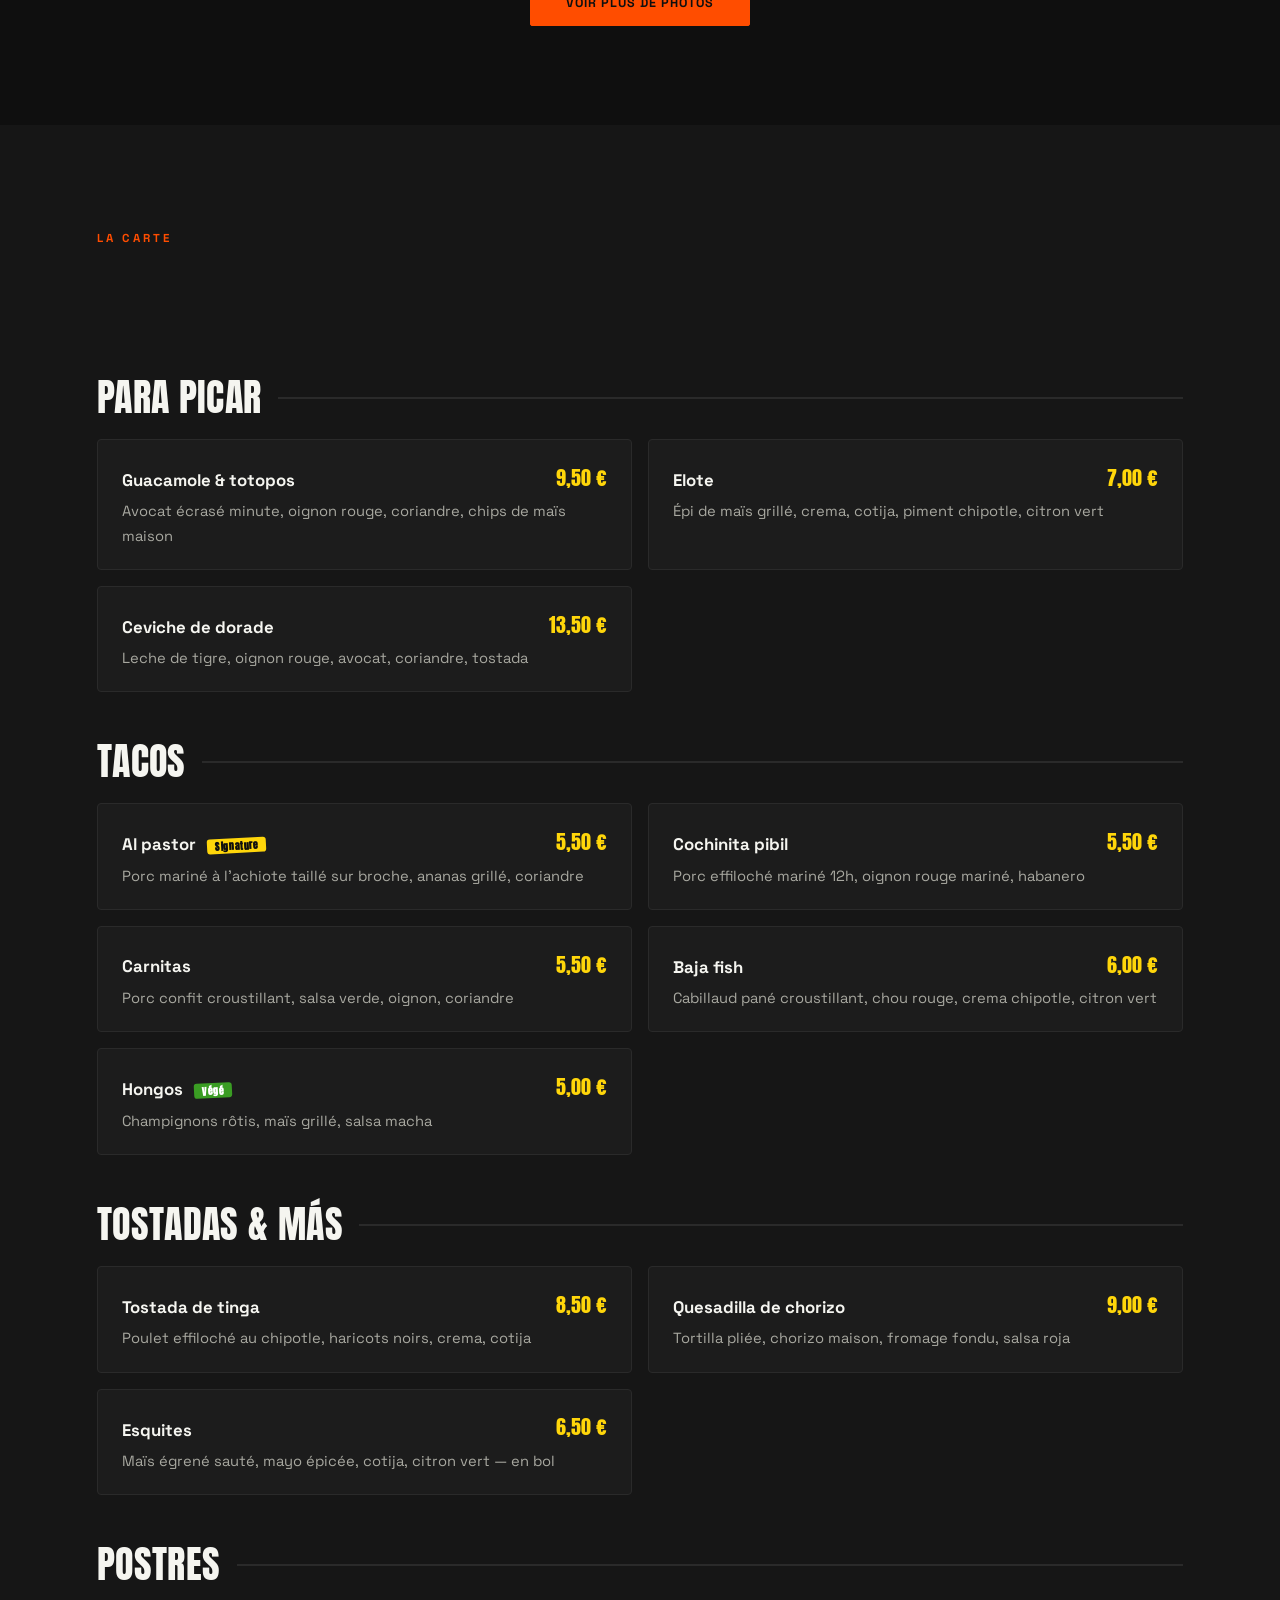
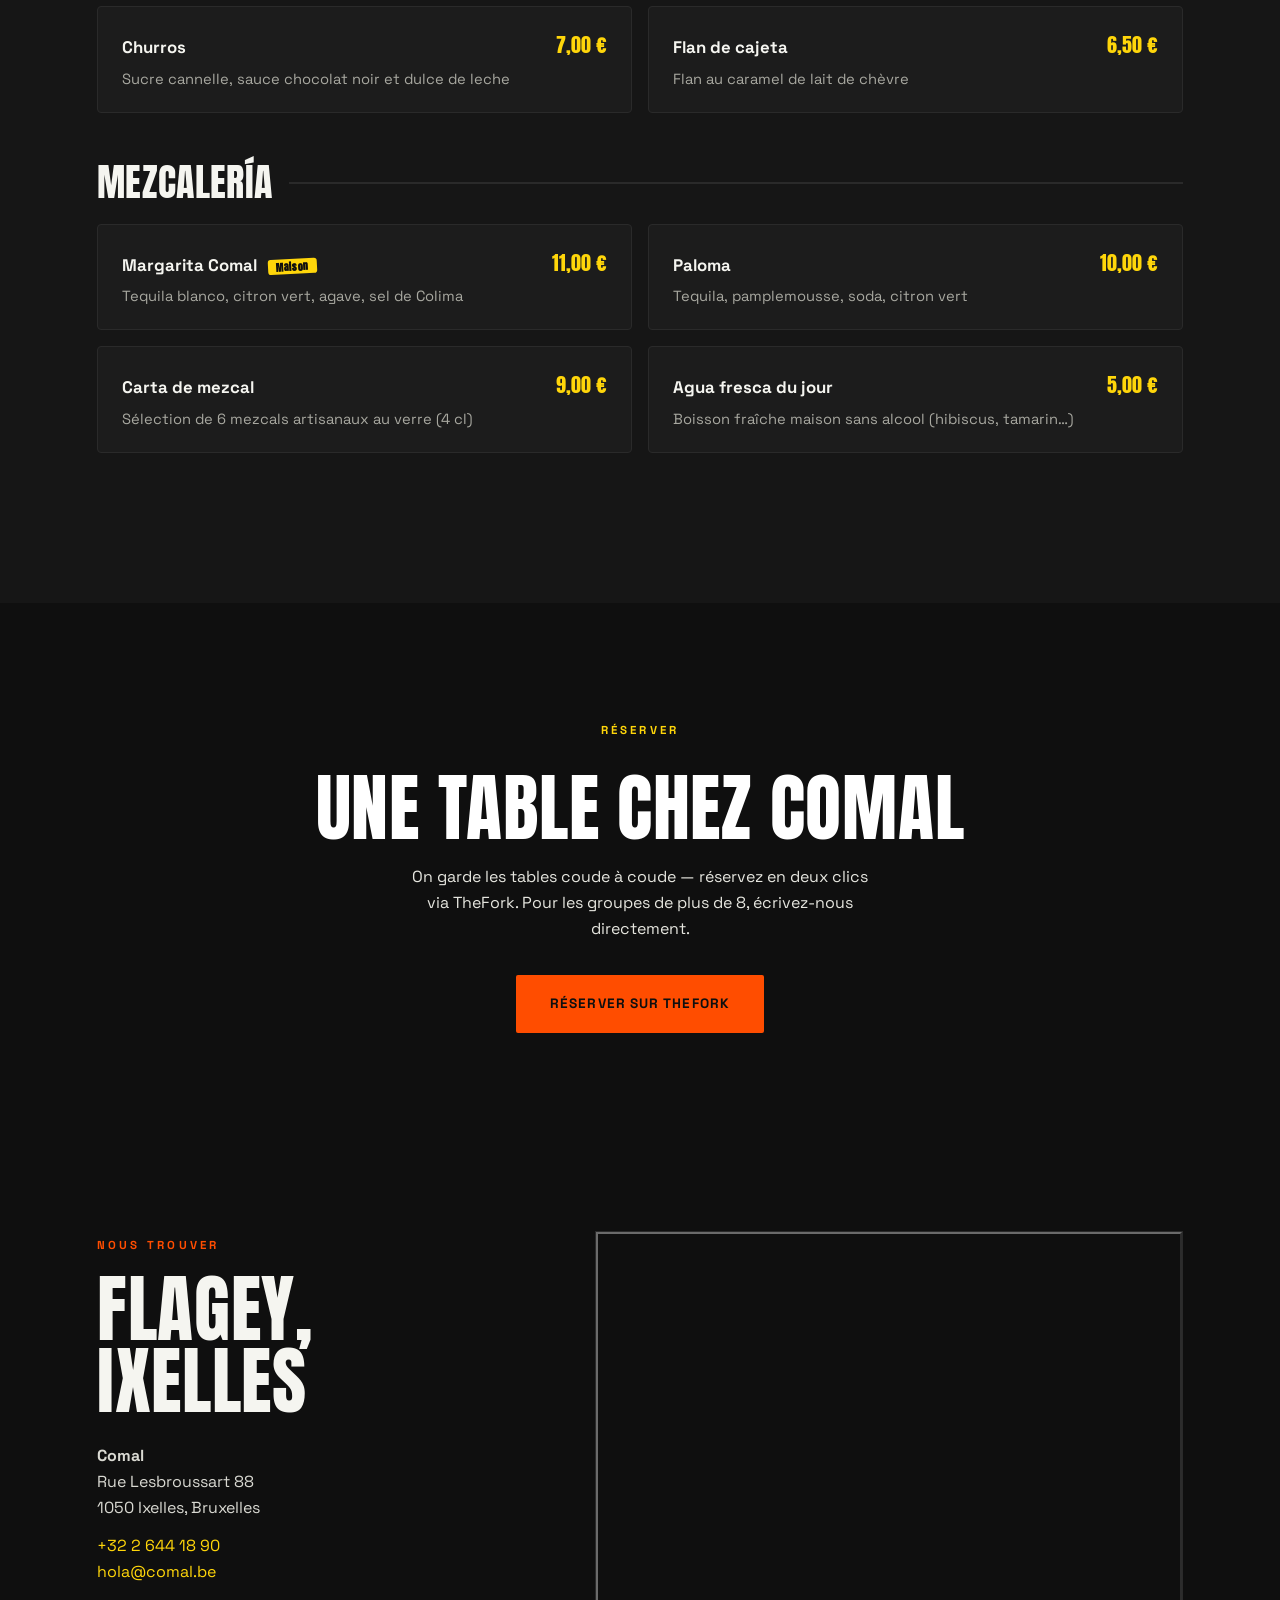
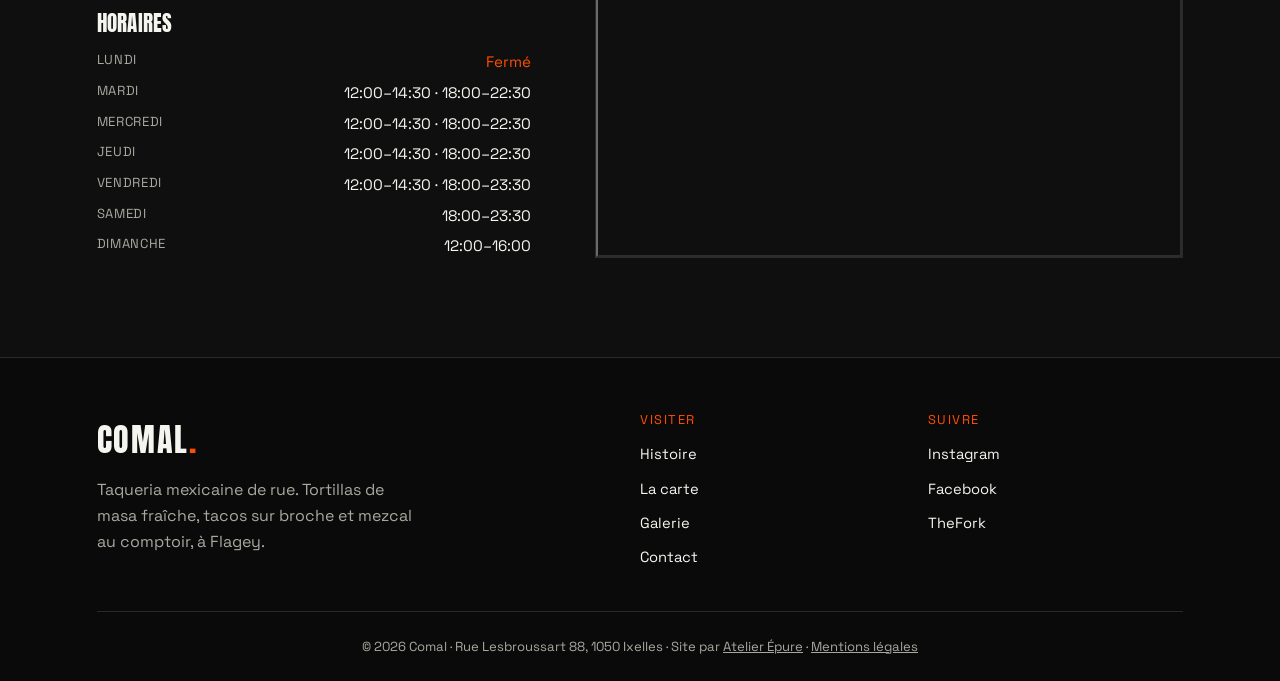
==== commit 56ef36ac: "Ajout mentions légales & politique de confidentialité (RGPD) Nouvelle page mentions-legales.html + l" ====
--- a/index.html
+++ b/index.html
@@ -425,7 +425,7 @@
       </div>
       <div class="footer-bottom">
         © <span id="year">2026</span> Comal · Rue Lesbroussart 88, 1050 Ixelles ·
-        Site par <a href="#" style="color:var(--color-muted);">Atelier Épure</a>
+        Site par <a href="#" style="color:var(--color-muted);">Atelier Épure</a> · <a href="mentions-legales.html" style="color:var(--color-muted);">Mentions légales</a>
       </div>
     </div>
   </footer>
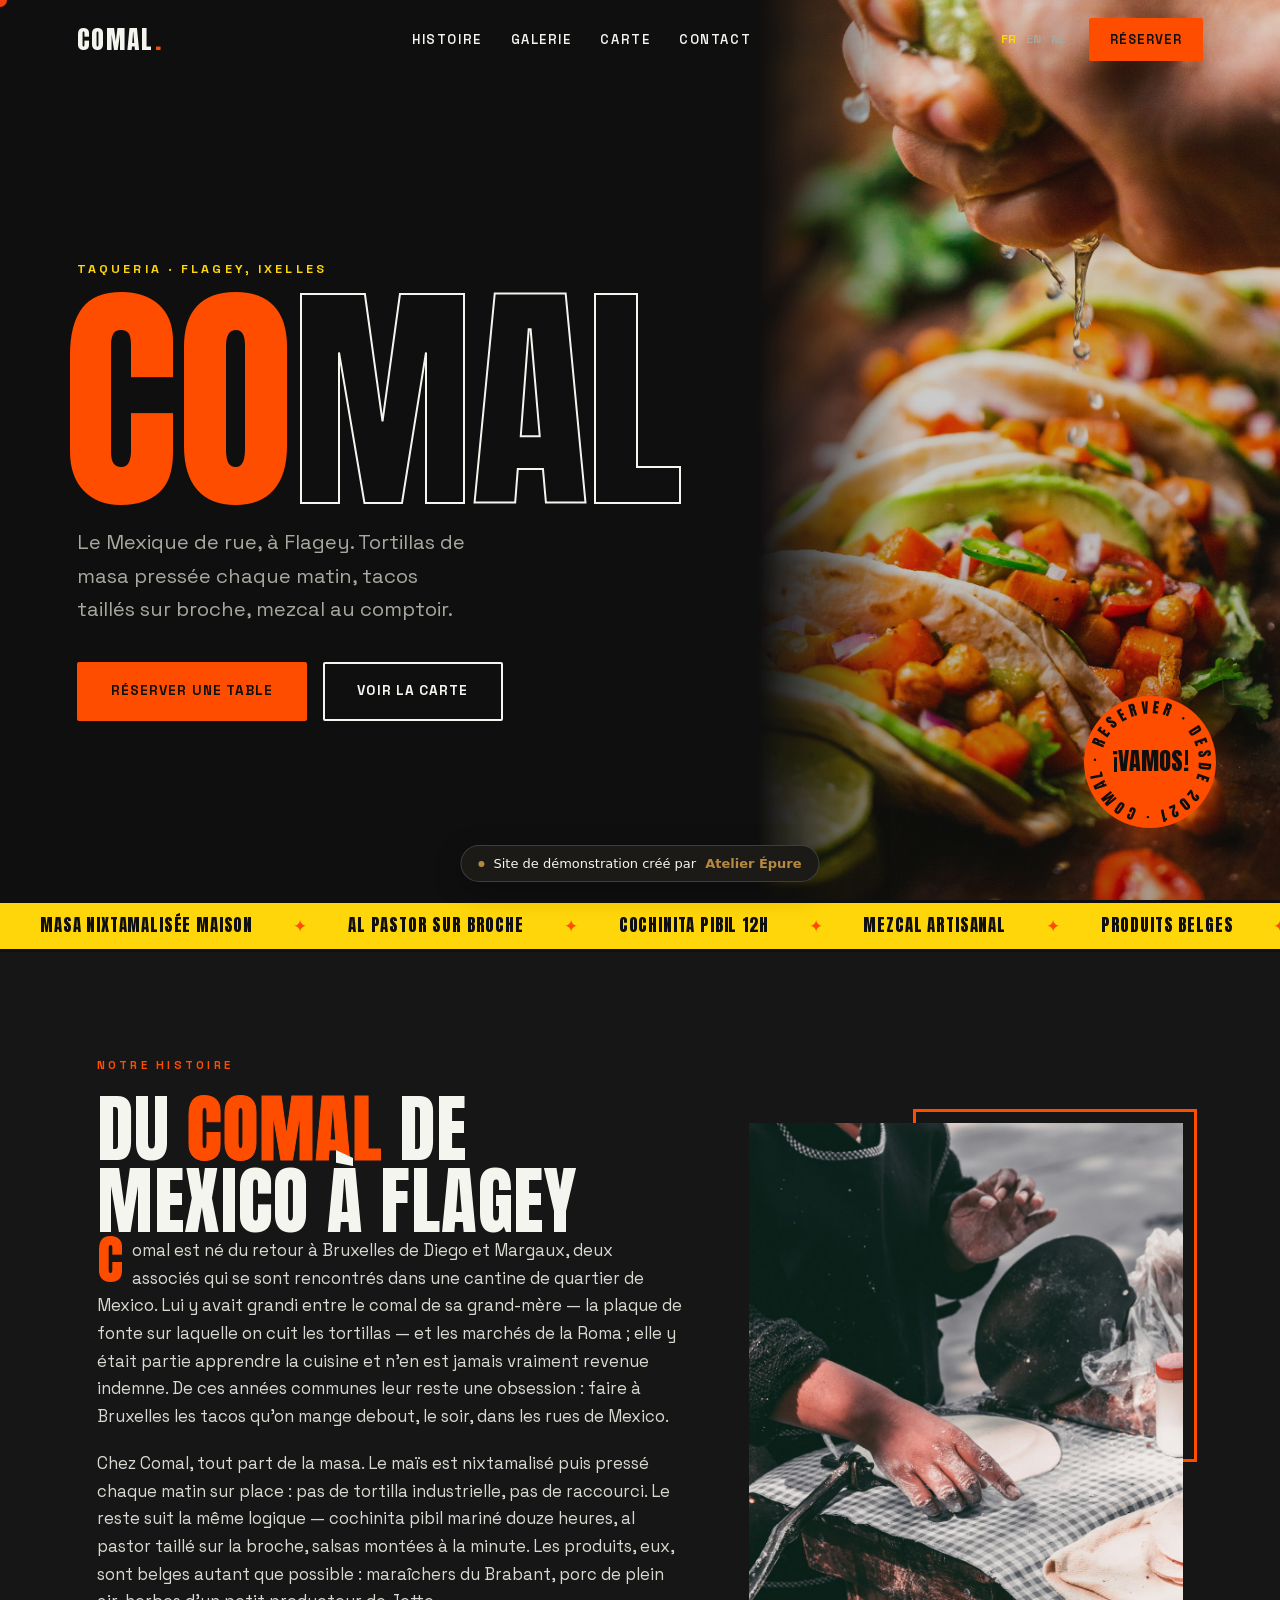
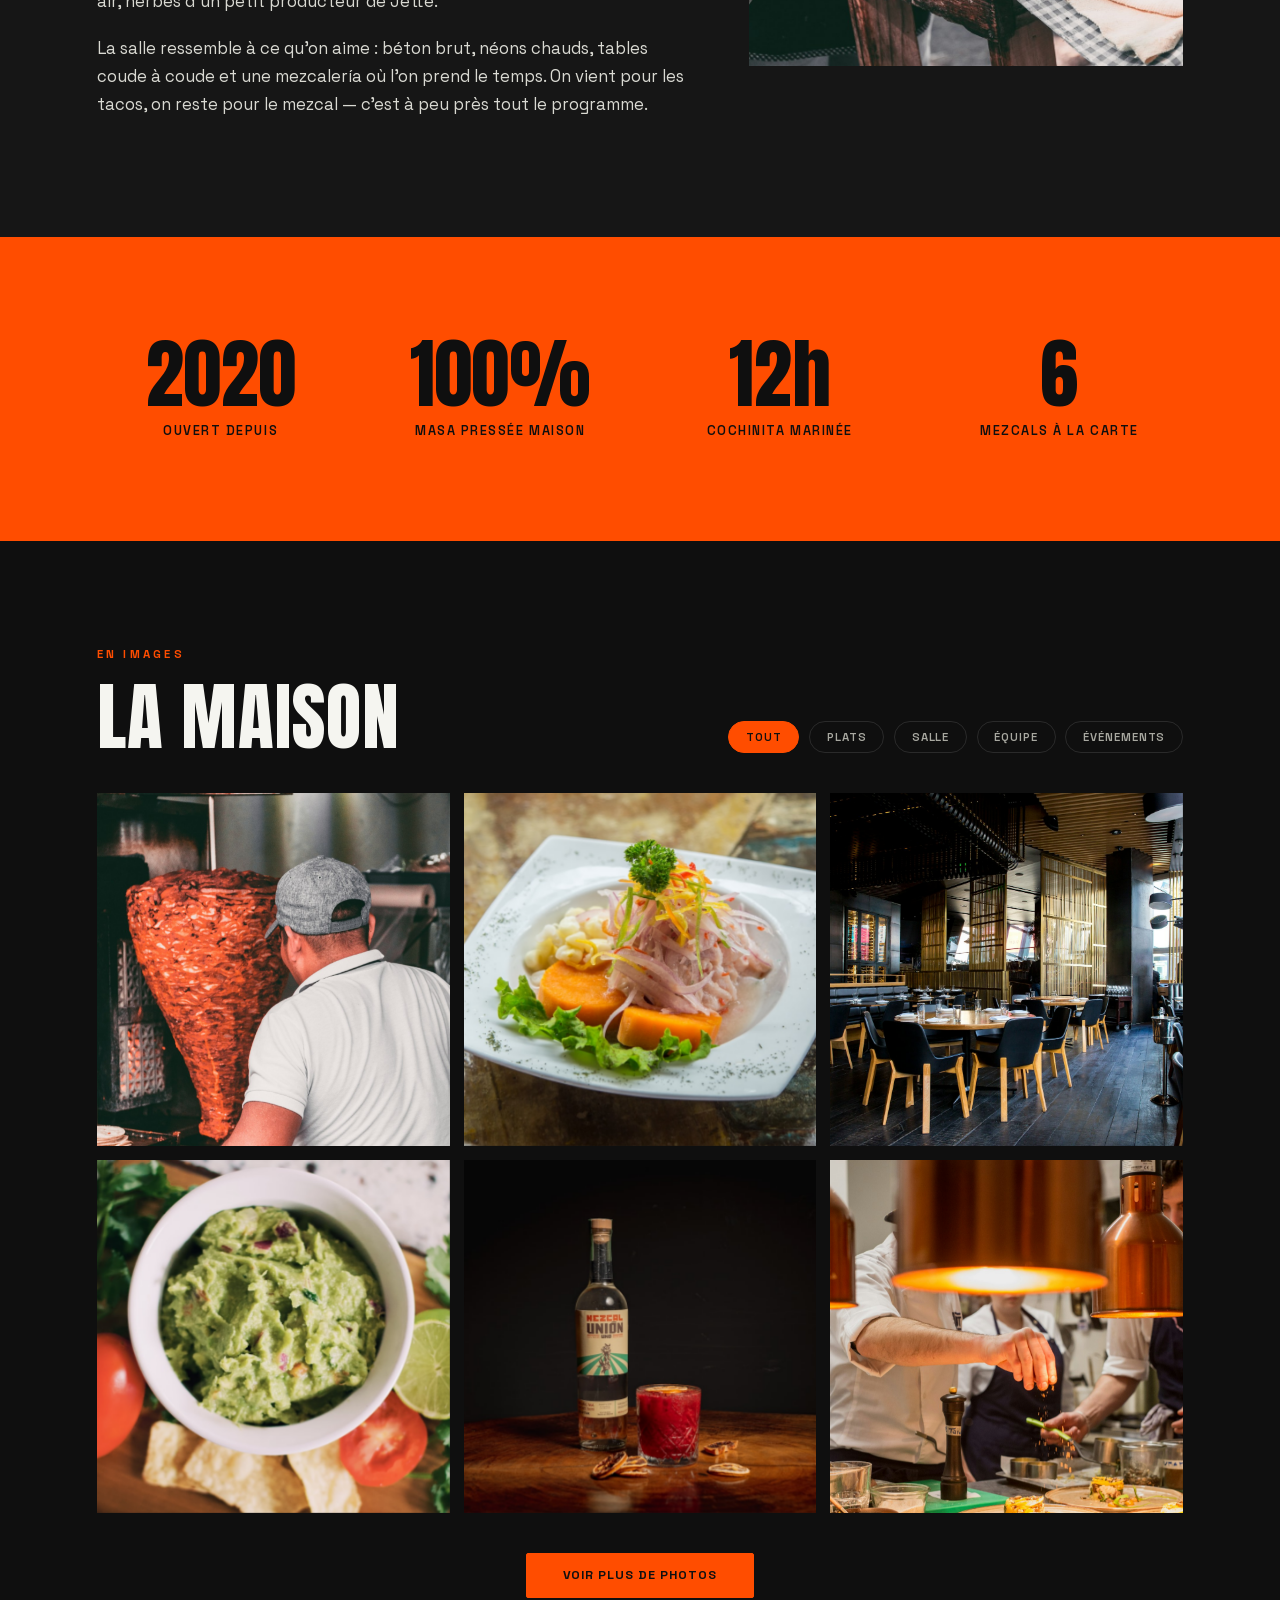
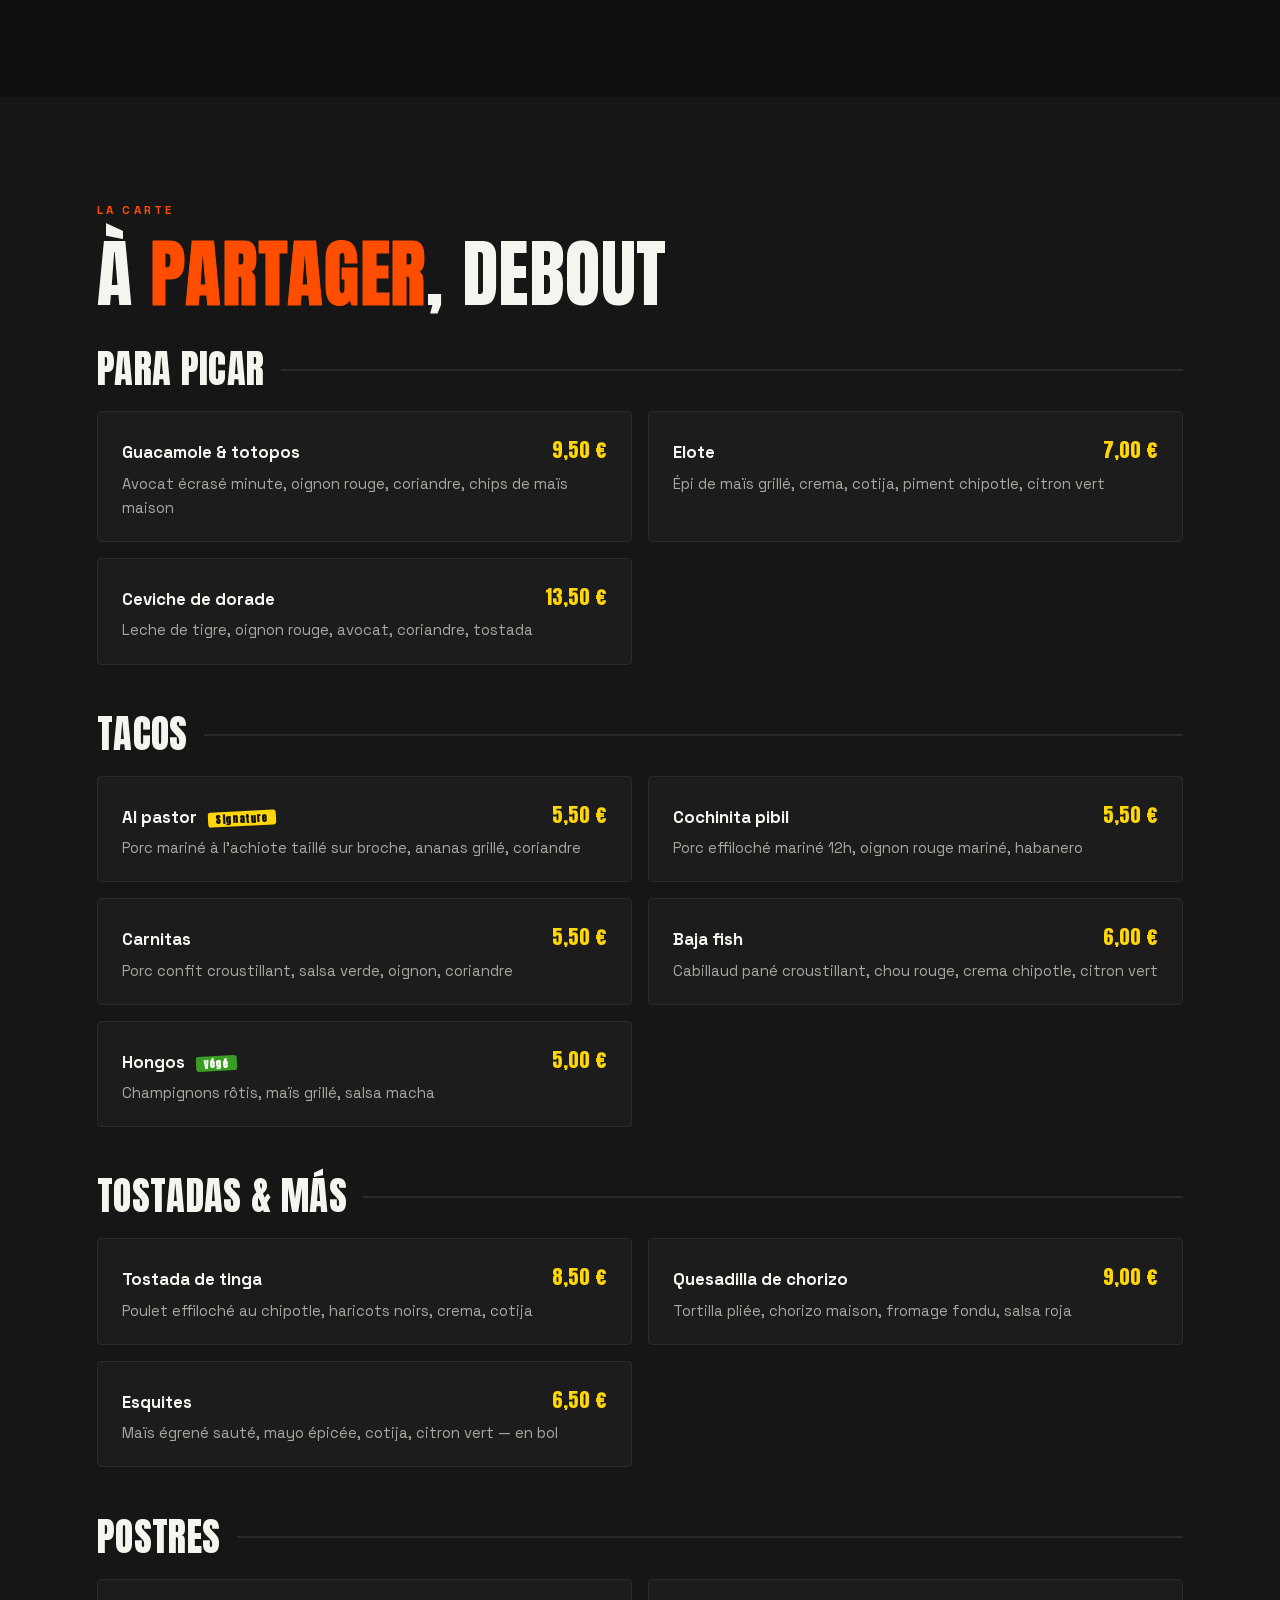
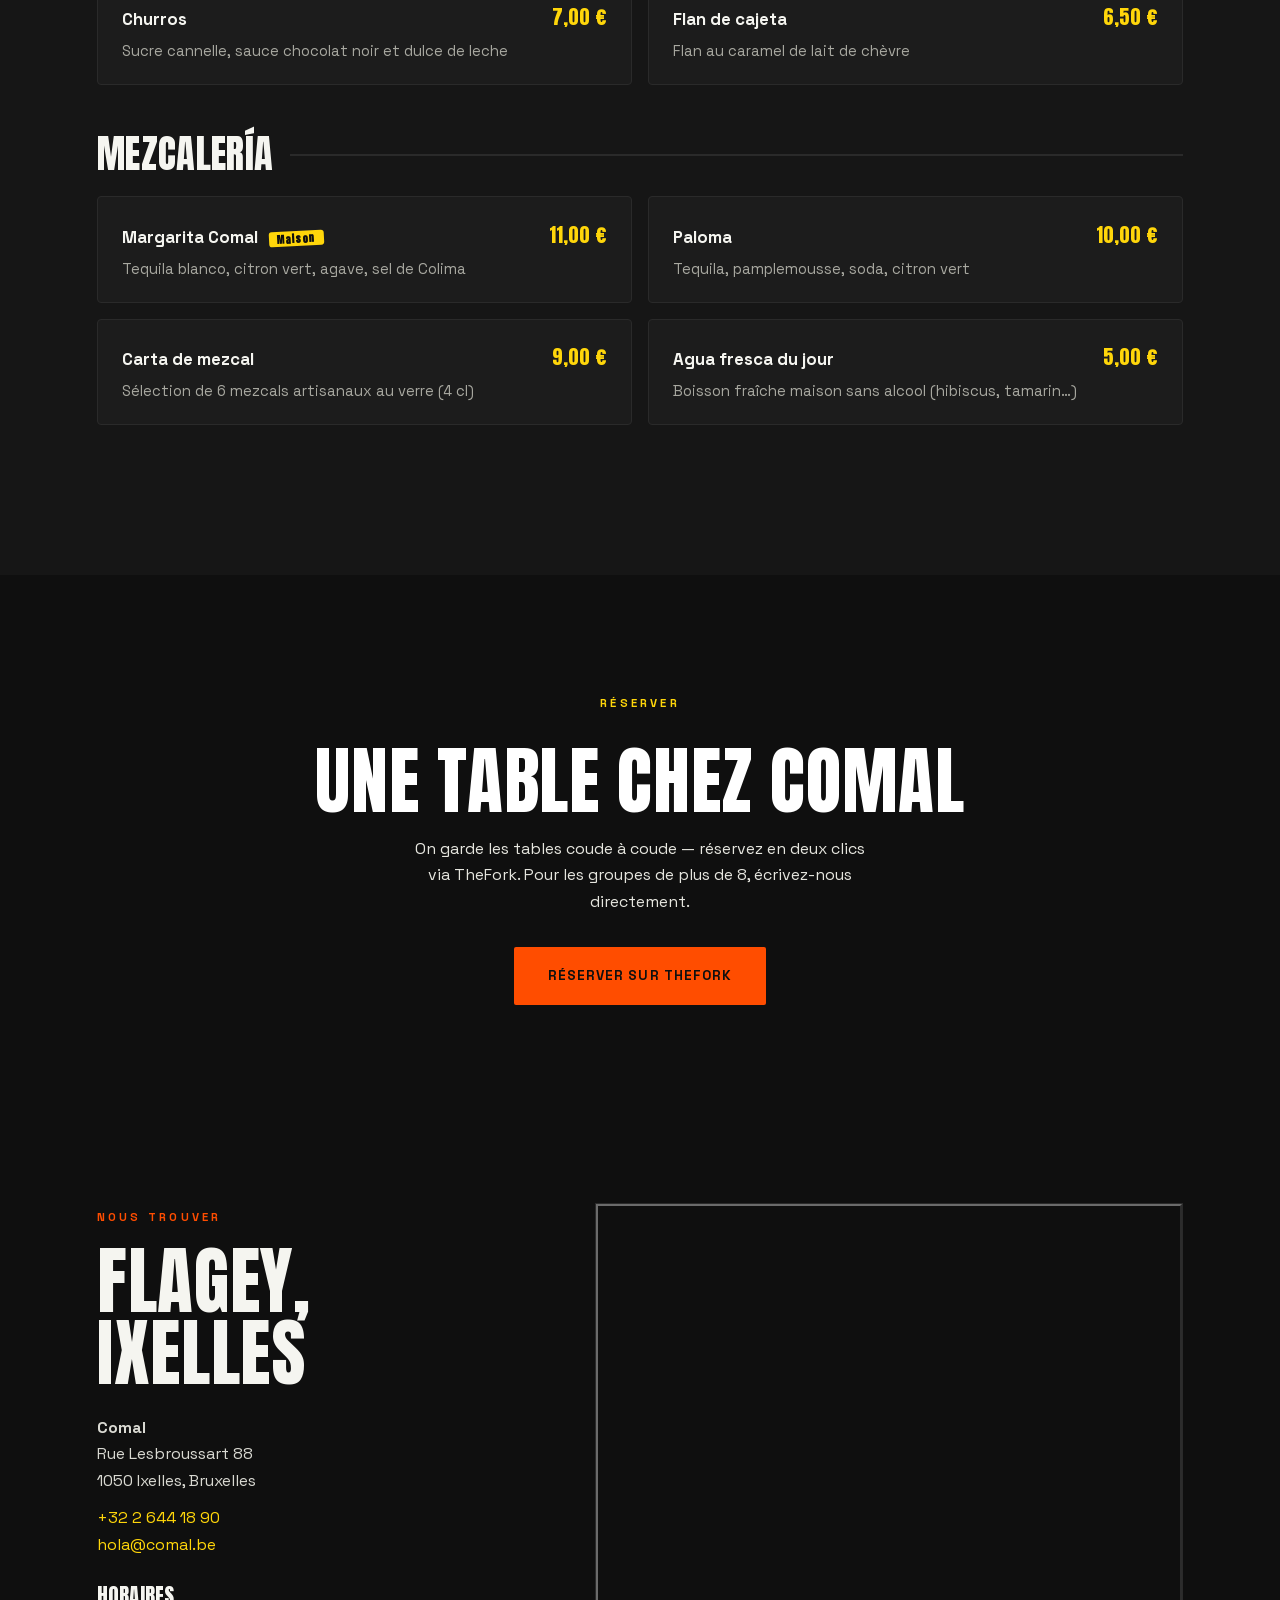
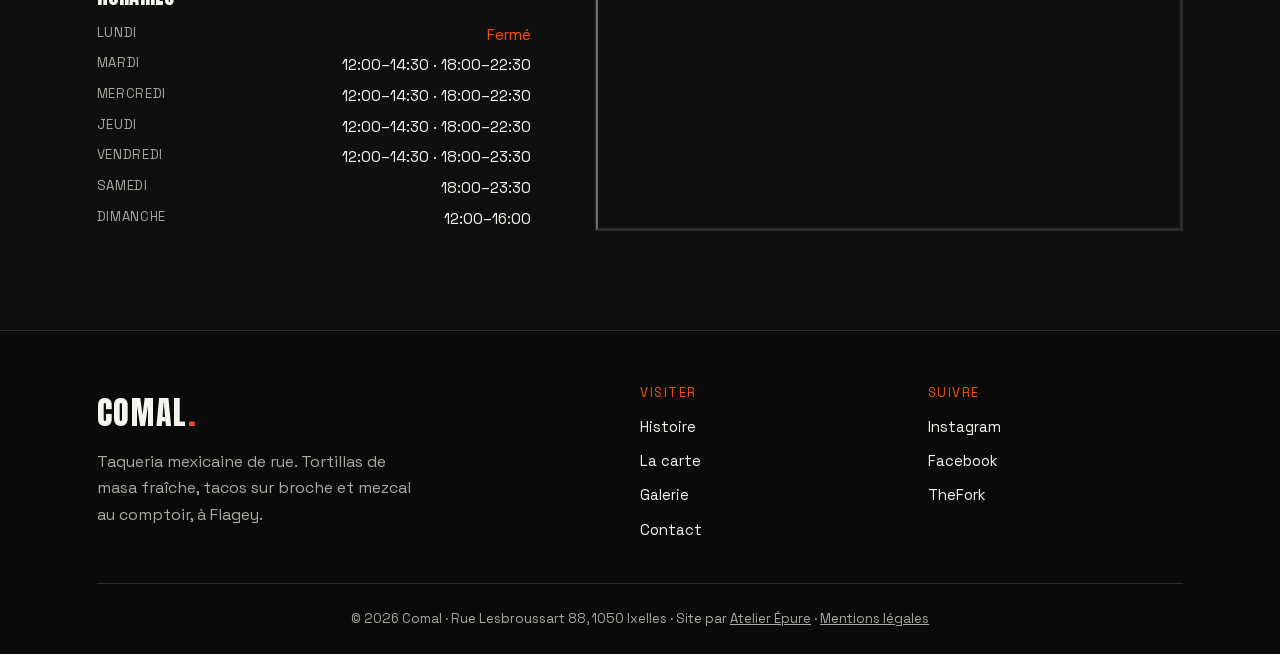
==== commit 05fc5431: "Polices auto-hébergées (RGPD) — plus d'appel à Google Fonts / Fontshare Polices téléchargées dans as" ====
--- a/index.html
+++ b/index.html
@@ -28,9 +28,7 @@
   <link rel="apple-touch-icon" href="assets/favicon.png?v=3">
 
   <!-- Fonts -->
-  <link rel="preconnect" href="https://fonts.googleapis.com">
-  <link rel="preconnect" href="https://fonts.gstatic.com" crossorigin>
-  <link href="https://fonts.googleapis.com/css2?family=Anton&family=Space+Grotesk:wght@400;500;600;700&display=swap" rel="stylesheet">
+  <link rel="stylesheet" href="assets/fonts/fonts.css?v=1">
 
   <!-- AOS (CDN versionné figé) -->
   <link rel="stylesheet" href="https://unpkg.com/aos@2.3.4/dist/aos.css">
--- a/assets/fonts/fonts.css
+++ b/assets/fonts/fonts.css
@@ -0,0 +1,81 @@
+/* Polices auto-hébergées — générées par resto-site-builder/scripts/self-host-fonts.py */
+@font-face {
+  font-family: 'Anton';
+  font-style: normal;
+  font-weight: 400;
+  font-display: swap;
+  src: url('anton-400-latin-ext.woff2') format('woff2');
+  unicode-range: U+0100-02BA, U+02BD-02C5, U+02C7-02CC, U+02CE-02D7, U+02DD-02FF, U+0304, U+0308, U+0329, U+1D00-1DBF, U+1E00-1E9F, U+1EF2-1EFF, U+2020, U+20A0-20AB, U+20AD-20C0, U+2113, U+2C60-2C7F, U+A720-A7FF;
+}
+@font-face {
+  font-family: 'Anton';
+  font-style: normal;
+  font-weight: 400;
+  font-display: swap;
+  src: url('anton-400-latin.woff2') format('woff2');
+  unicode-range: U+0000-00FF, U+0131, U+0152-0153, U+02BB-02BC, U+02C6, U+02DA, U+02DC, U+0304, U+0308, U+0329, U+2000-206F, U+20AC, U+2122, U+2191, U+2193, U+2212, U+2215, U+FEFF, U+FFFD;
+}
+@font-face {
+  font-family: 'Space Grotesk';
+  font-style: normal;
+  font-weight: 400;
+  font-display: swap;
+  src: url('space-grotesk-400-latin-ext.woff2') format('woff2');
+  unicode-range: U+0100-02BA, U+02BD-02C5, U+02C7-02CC, U+02CE-02D7, U+02DD-02FF, U+0304, U+0308, U+0329, U+1D00-1DBF, U+1E00-1E9F, U+1EF2-1EFF, U+2020, U+20A0-20AB, U+20AD-20C0, U+2113, U+2C60-2C7F, U+A720-A7FF;
+}
+@font-face {
+  font-family: 'Space Grotesk';
+  font-style: normal;
+  font-weight: 400;
+  font-display: swap;
+  src: url('space-grotesk-400-latin.woff2') format('woff2');
+  unicode-range: U+0000-00FF, U+0131, U+0152-0153, U+02BB-02BC, U+02C6, U+02DA, U+02DC, U+0304, U+0308, U+0329, U+2000-206F, U+20AC, U+2122, U+2191, U+2193, U+2212, U+2215, U+FEFF, U+FFFD;
+}
+@font-face {
+  font-family: 'Space Grotesk';
+  font-style: normal;
+  font-weight: 500;
+  font-display: swap;
+  src: url('space-grotesk-400-latin-ext.woff2') format('woff2');
+  unicode-range: U+0100-02BA, U+02BD-02C5, U+02C7-02CC, U+02CE-02D7, U+02DD-02FF, U+0304, U+0308, U+0329, U+1D00-1DBF, U+1E00-1E9F, U+1EF2-1EFF, U+2020, U+20A0-20AB, U+20AD-20C0, U+2113, U+2C60-2C7F, U+A720-A7FF;
+}
+@font-face {
+  font-family: 'Space Grotesk';
+  font-style: normal;
+  font-weight: 500;
+  font-display: swap;
+  src: url('space-grotesk-400-latin.woff2') format('woff2');
+  unicode-range: U+0000-00FF, U+0131, U+0152-0153, U+02BB-02BC, U+02C6, U+02DA, U+02DC, U+0304, U+0308, U+0329, U+2000-206F, U+20AC, U+2122, U+2191, U+2193, U+2212, U+2215, U+FEFF, U+FFFD;
+}
+@font-face {
+  font-family: 'Space Grotesk';
+  font-style: normal;
+  font-weight: 600;
+  font-display: swap;
+  src: url('space-grotesk-400-latin-ext.woff2') format('woff2');
+  unicode-range: U+0100-02BA, U+02BD-02C5, U+02C7-02CC, U+02CE-02D7, U+02DD-02FF, U+0304, U+0308, U+0329, U+1D00-1DBF, U+1E00-1E9F, U+1EF2-1EFF, U+2020, U+20A0-20AB, U+20AD-20C0, U+2113, U+2C60-2C7F, U+A720-A7FF;
+}
+@font-face {
+  font-family: 'Space Grotesk';
+  font-style: normal;
+  font-weight: 600;
+  font-display: swap;
+  src: url('space-grotesk-400-latin.woff2') format('woff2');
+  unicode-range: U+0000-00FF, U+0131, U+0152-0153, U+02BB-02BC, U+02C6, U+02DA, U+02DC, U+0304, U+0308, U+0329, U+2000-206F, U+20AC, U+2122, U+2191, U+2193, U+2212, U+2215, U+FEFF, U+FFFD;
+}
+@font-face {
+  font-family: 'Space Grotesk';
+  font-style: normal;
+  font-weight: 700;
+  font-display: swap;
+  src: url('space-grotesk-400-latin-ext.woff2') format('woff2');
+  unicode-range: U+0100-02BA, U+02BD-02C5, U+02C7-02CC, U+02CE-02D7, U+02DD-02FF, U+0304, U+0308, U+0329, U+1D00-1DBF, U+1E00-1E9F, U+1EF2-1EFF, U+2020, U+20A0-20AB, U+20AD-20C0, U+2113, U+2C60-2C7F, U+A720-A7FF;
+}
+@font-face {
+  font-family: 'Space Grotesk';
+  font-style: normal;
+  font-weight: 700;
+  font-display: swap;
+  src: url('space-grotesk-400-latin.woff2') format('woff2');
+  unicode-range: U+0000-00FF, U+0131, U+0152-0153, U+02BB-02BC, U+02C6, U+02DA, U+02DC, U+0304, U+0308, U+0329, U+2000-206F, U+20AC, U+2122, U+2191, U+2193, U+2212, U+2215, U+FEFF, U+FFFD;
+}
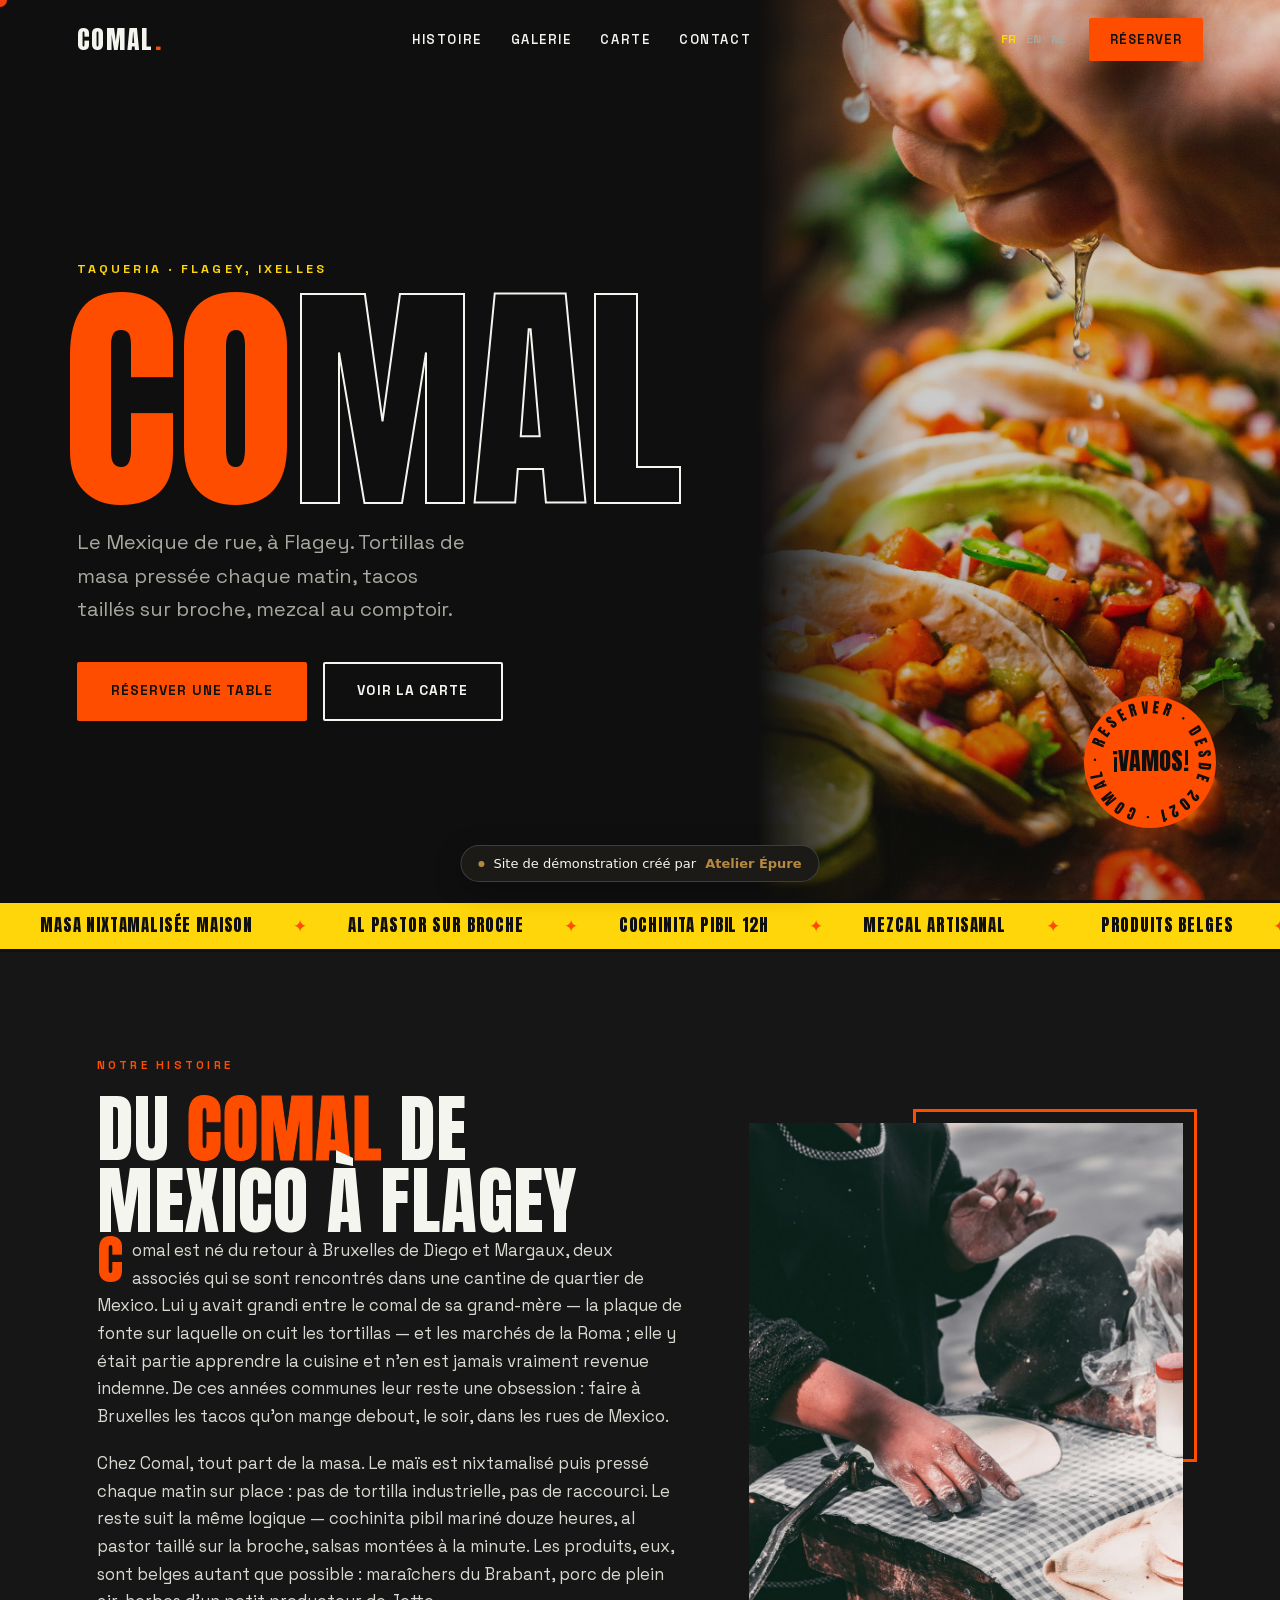
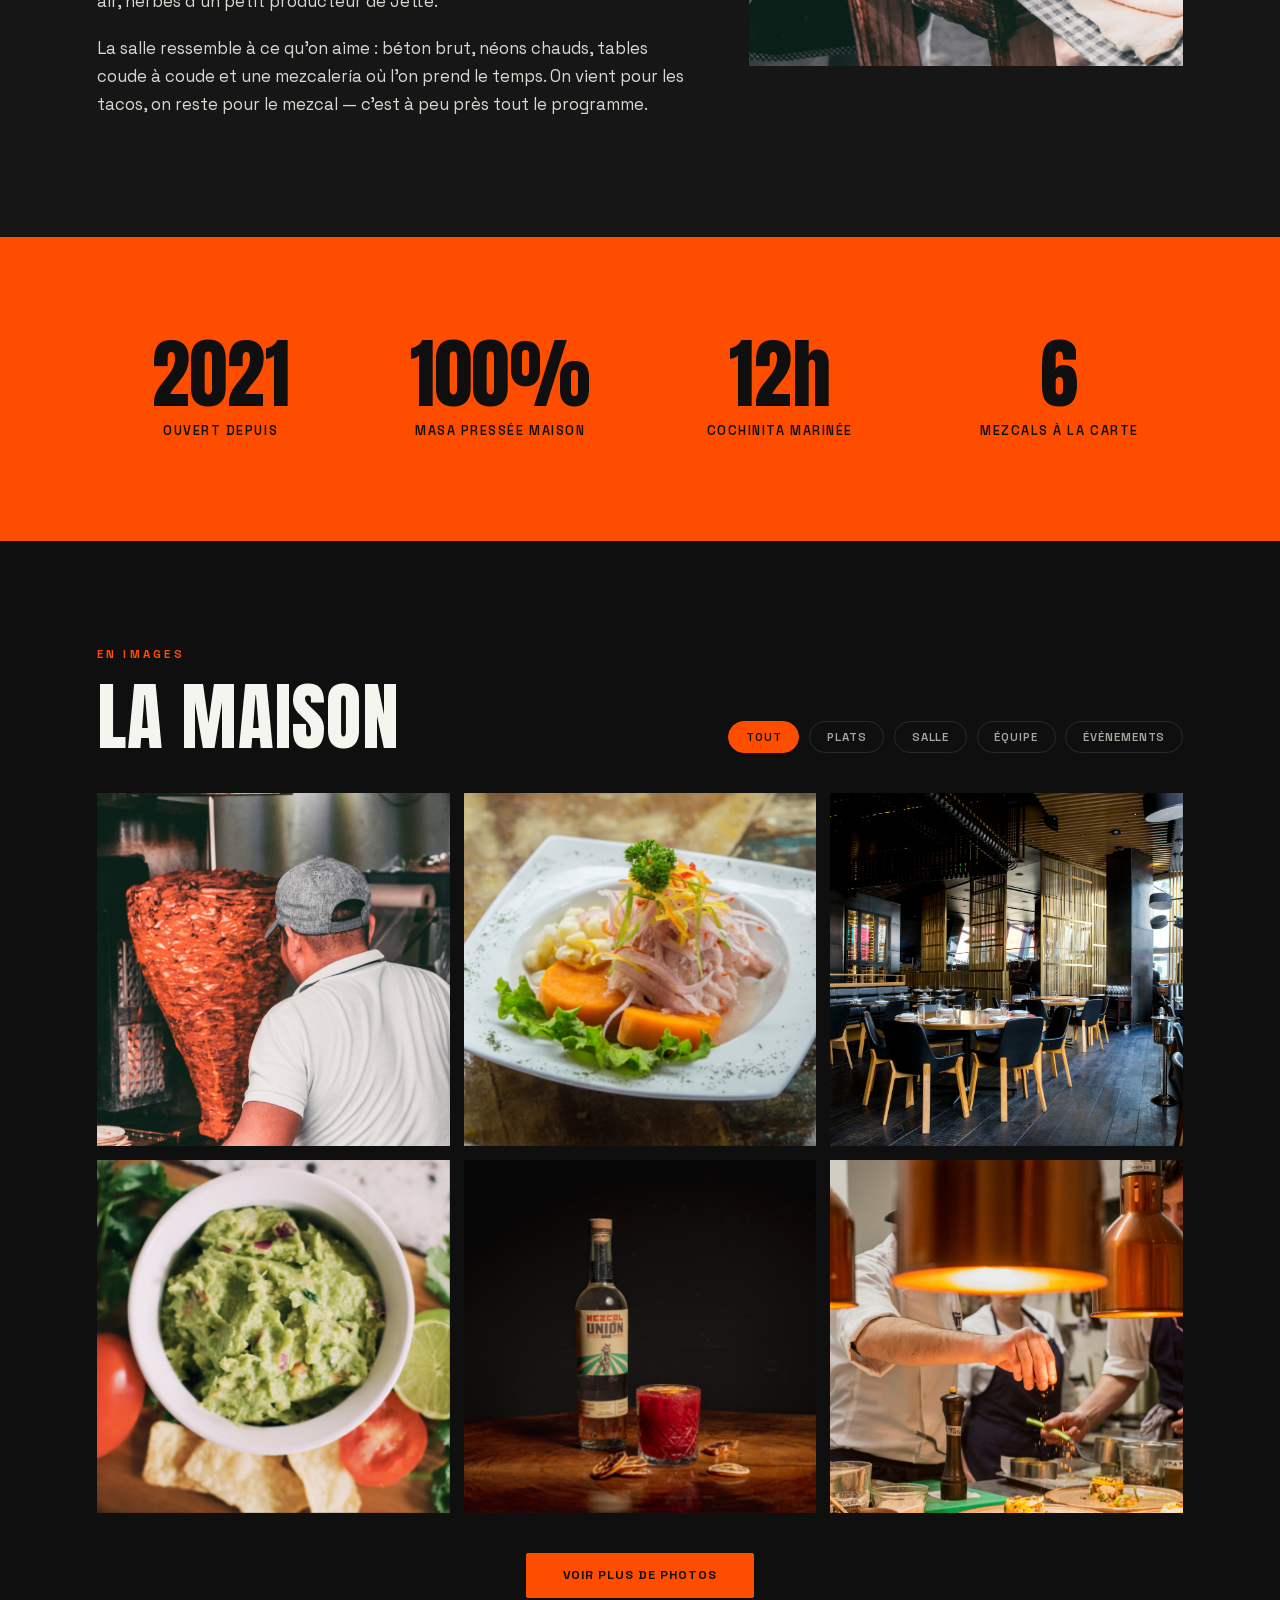
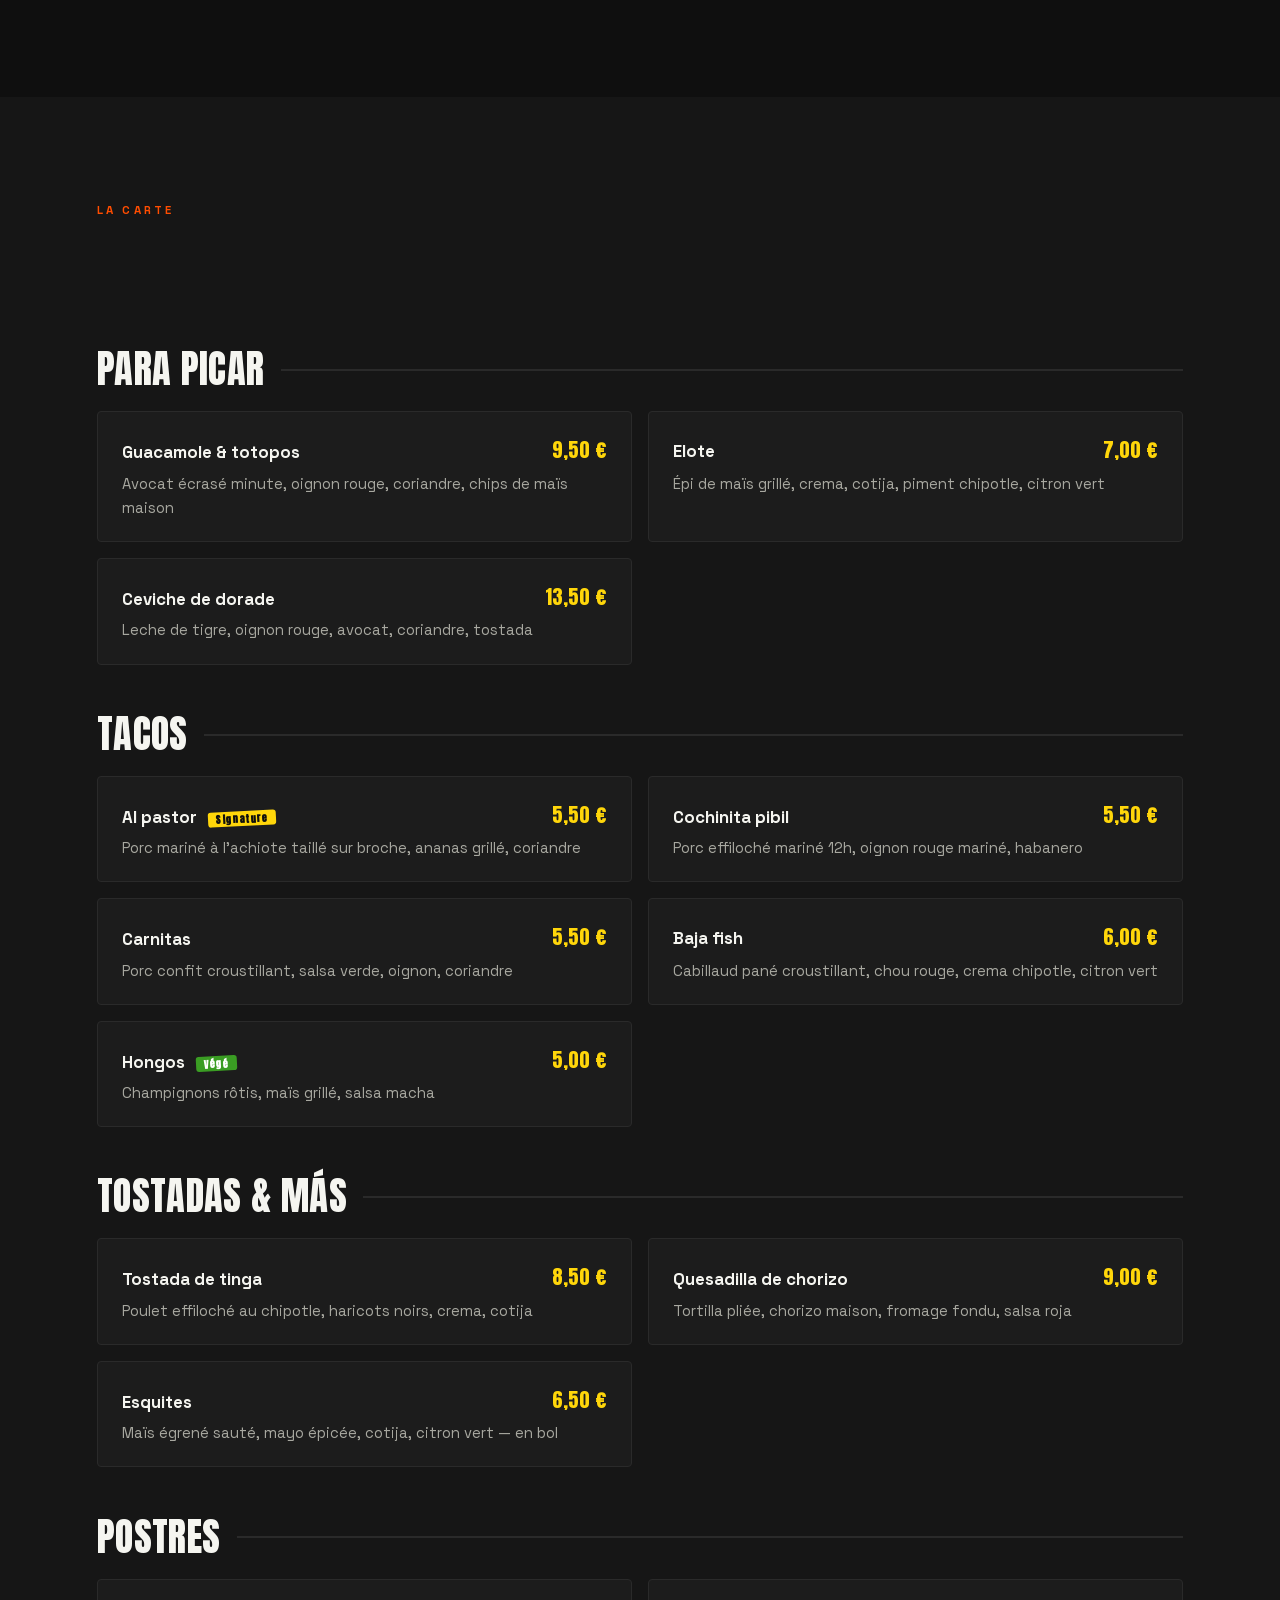
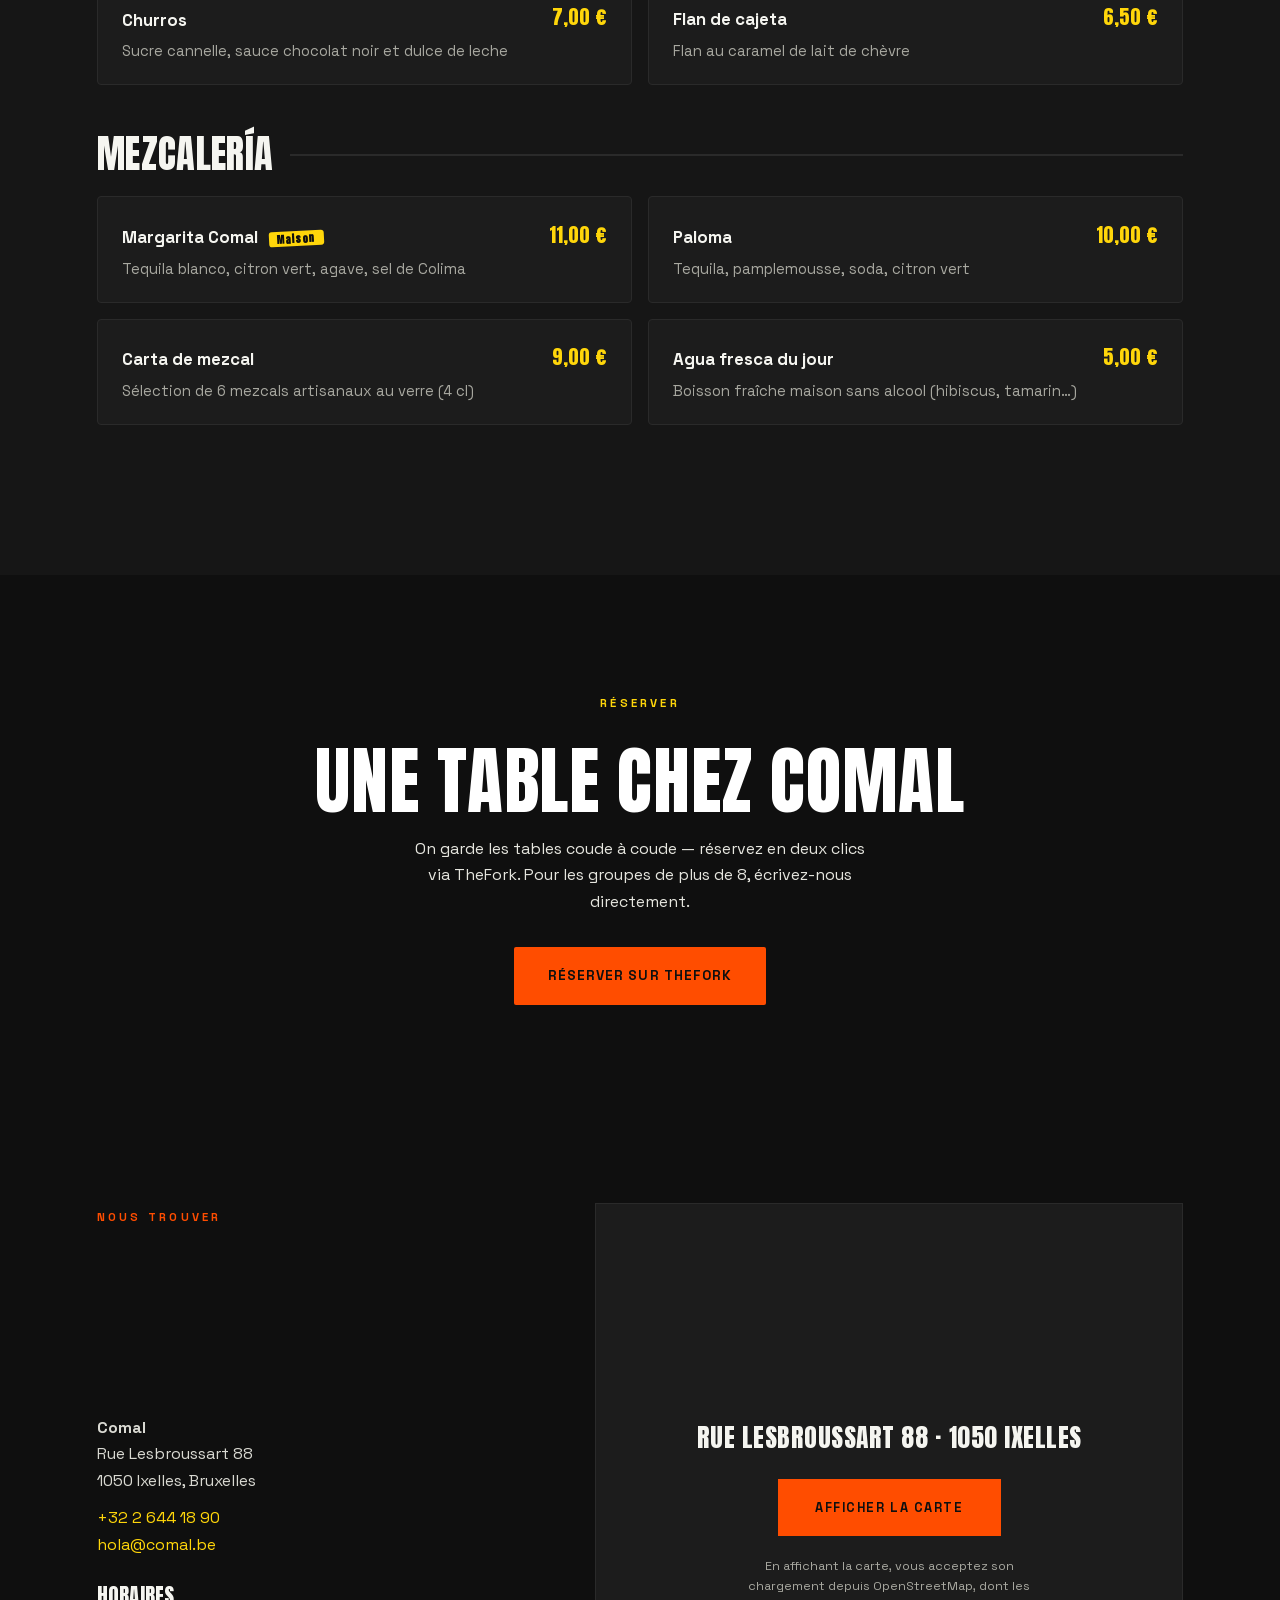
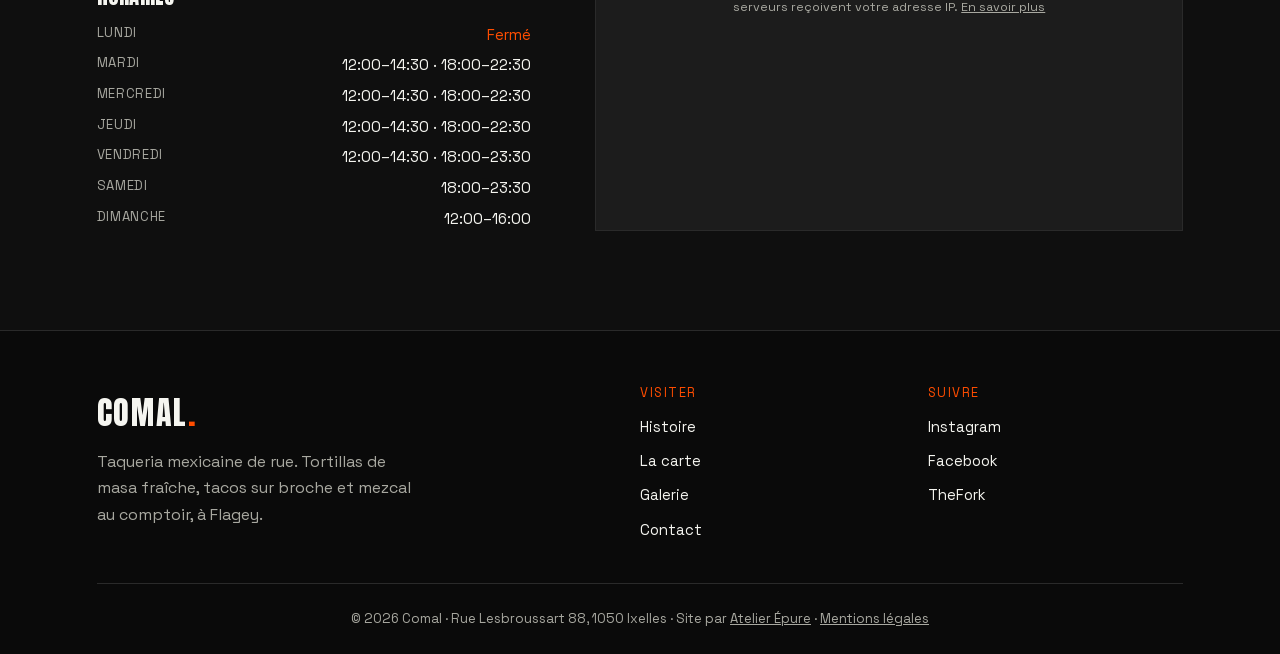
==== commit d979ab14: "Carte OpenStreetMap en « clic pour charger » (RGPD) Aucun appel aux serveurs OSM avant le clic du vi" ====
--- a/index.html
+++ b/index.html
@@ -33,7 +33,7 @@
   <!-- AOS (CDN versionné figé) -->
   <link rel="stylesheet" href="https://unpkg.com/aos@2.3.4/dist/aos.css">
 
-  <link rel="stylesheet" href="styles.css?v=3">
+  <link rel="stylesheet" href="styles.css?v=4">
 
   <!-- Schema.org Restaurant -->
   <script type="application/ld+json">
@@ -387,10 +387,12 @@
         </address>
       </div>
       <div class="contact-map">
-        <iframe
-          src="https://www.openstreetmap.org/export/embed.html?bbox=4.3654%2C50.8236%2C4.3794%2C50.8316&layer=mapnik&marker=50.8276%2C4.3724"
-          title="Carte — Comal, Rue Lesbroussart 88, Ixelles"
-          loading="lazy" referrerpolicy="no-referrer-when-downgrade"></iframe>
+        <!-- Carte en « clic pour charger » : aucun appel à OpenStreetMap avant le clic (RGPD) — voir script.js -->
+        <div class="map-consent" data-map-src="https://www.openstreetmap.org/export/embed.html?bbox=4.3654%2C50.8236%2C4.3794%2C50.8316&amp;layer=mapnik&amp;marker=50.8276%2C4.3724" data-map-title="Carte — Comal, Rue Lesbroussart 88, Ixelles">
+          <p class="map-consent__adresse">Rue Lesbroussart 88 · 1050 Ixelles</p>
+          <button type="button" class="map-consent__btn">Afficher la carte</button>
+          <p class="map-consent__note">En affichant la carte, vous acceptez son chargement depuis OpenStreetMap, dont les serveurs reçoivent votre adresse IP. <a href="mentions-legales.html">En savoir plus</a></p>
+        </div>
       </div>
     </div>
   </section>
@@ -431,7 +433,7 @@
   <div class="cursor-dot" id="cursor-dot" aria-hidden="true"></div>
 
   <script src="https://unpkg.com/aos@2.3.4/dist/aos.js"></script>
-  <script src="script.js?v=3"></script>
+  <script src="script.js?v=4"></script>
 
 <!-- Bandeau demonstration — Atelier Epure -->
 <style>
--- a/styles.css
+++ b/styles.css
@@ -507,6 +507,23 @@
 .horaires .ferme { color: var(--color-accent); }
 .contact-map { min-height: 380px; border: 1px solid var(--color-line); }
 .contact-map iframe { width: 100%; height: 100%; min-height: 380px; filter: grayscale(0.3) invert(0.92) hue-rotate(180deg) contrast(0.9); }
+/* Carte en « clic pour charger » (RGPD) — même gabarit que l'iframe qu'elle remplace */
+.map-consent {
+  height: 100%; min-height: 380px;
+  display: flex; flex-direction: column; align-items: center; justify-content: center;
+  gap: 1.25rem; padding: 2rem; text-align: center;
+  background: var(--color-card);
+}
+.map-consent__adresse { font-family: var(--font-display); font-size: 1.6rem; text-transform: uppercase; letter-spacing: 0.02em; }
+.map-consent__btn {
+  font: inherit; font-size: 0.8rem; font-weight: 700; letter-spacing: 0.12em; text-transform: uppercase;
+  padding: 1rem 2.2rem; cursor: pointer;
+  background: var(--color-accent); color: var(--color-bg); border: 2px solid var(--color-accent);
+  transition: background 0.2s, color 0.2s;
+}
+.map-consent__btn:hover, .map-consent__btn:focus-visible { background: transparent; color: var(--color-accent); }
+.map-consent__note { font-size: 0.78rem; color: var(--color-muted); max-width: 36ch; }
+.map-consent__note a { color: inherit; text-decoration: underline; }
 
 /* ===================== FOOTER ===================== */
 .footer { background: #0a0a0a; border-top: 1px solid var(--color-line); padding-block: 3.5rem 1.5rem; }
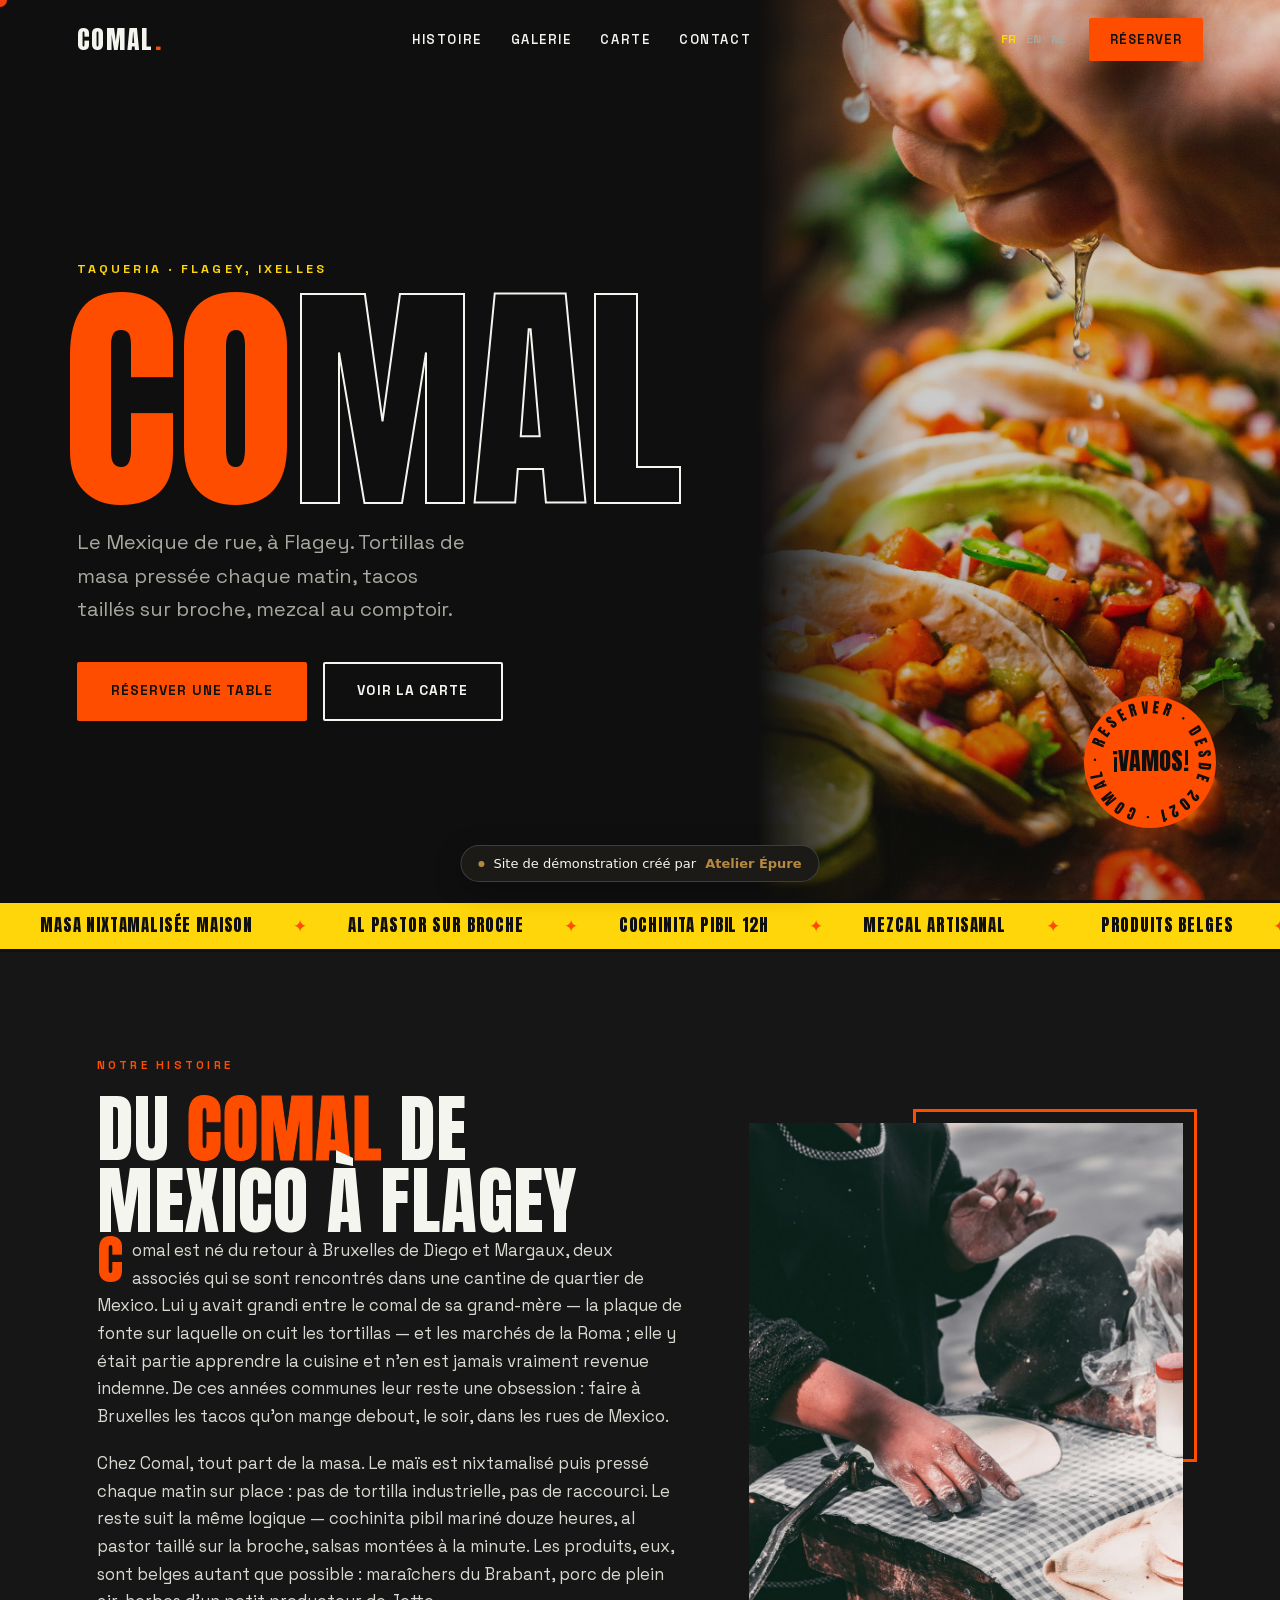
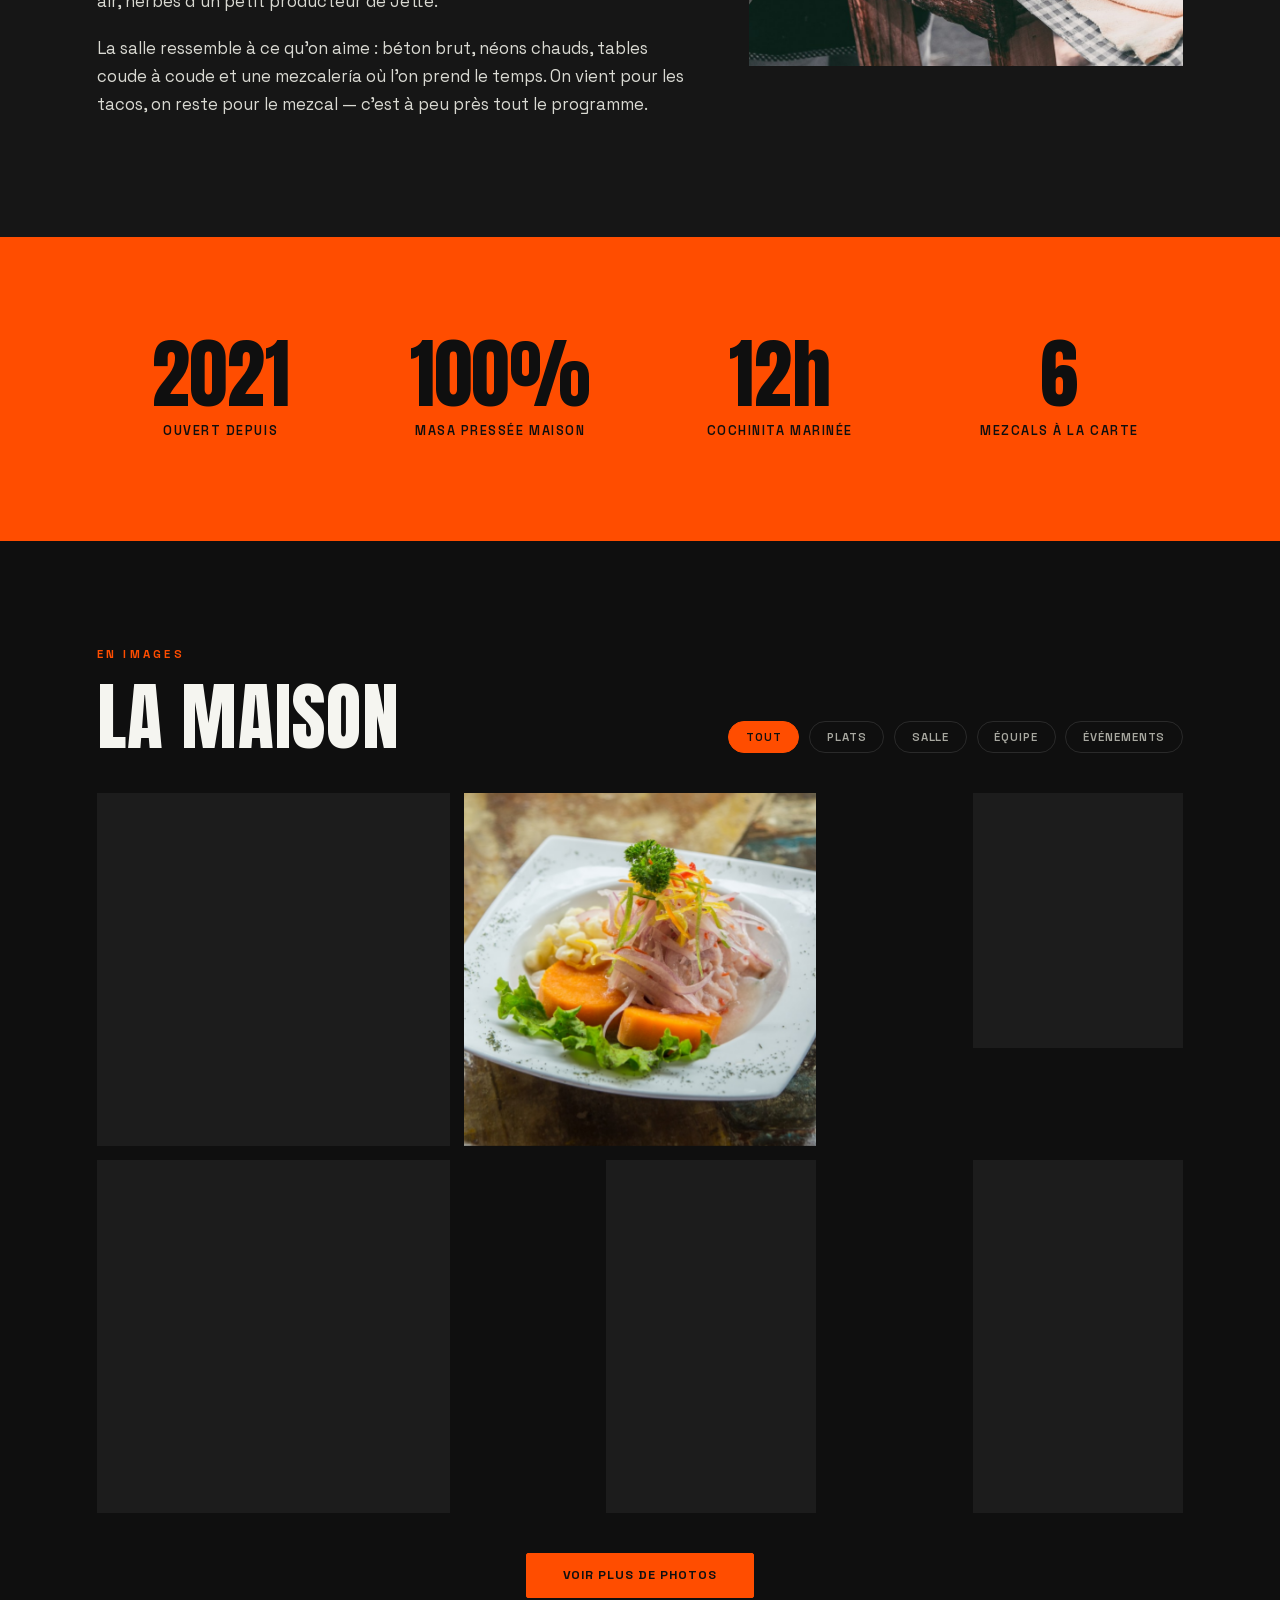
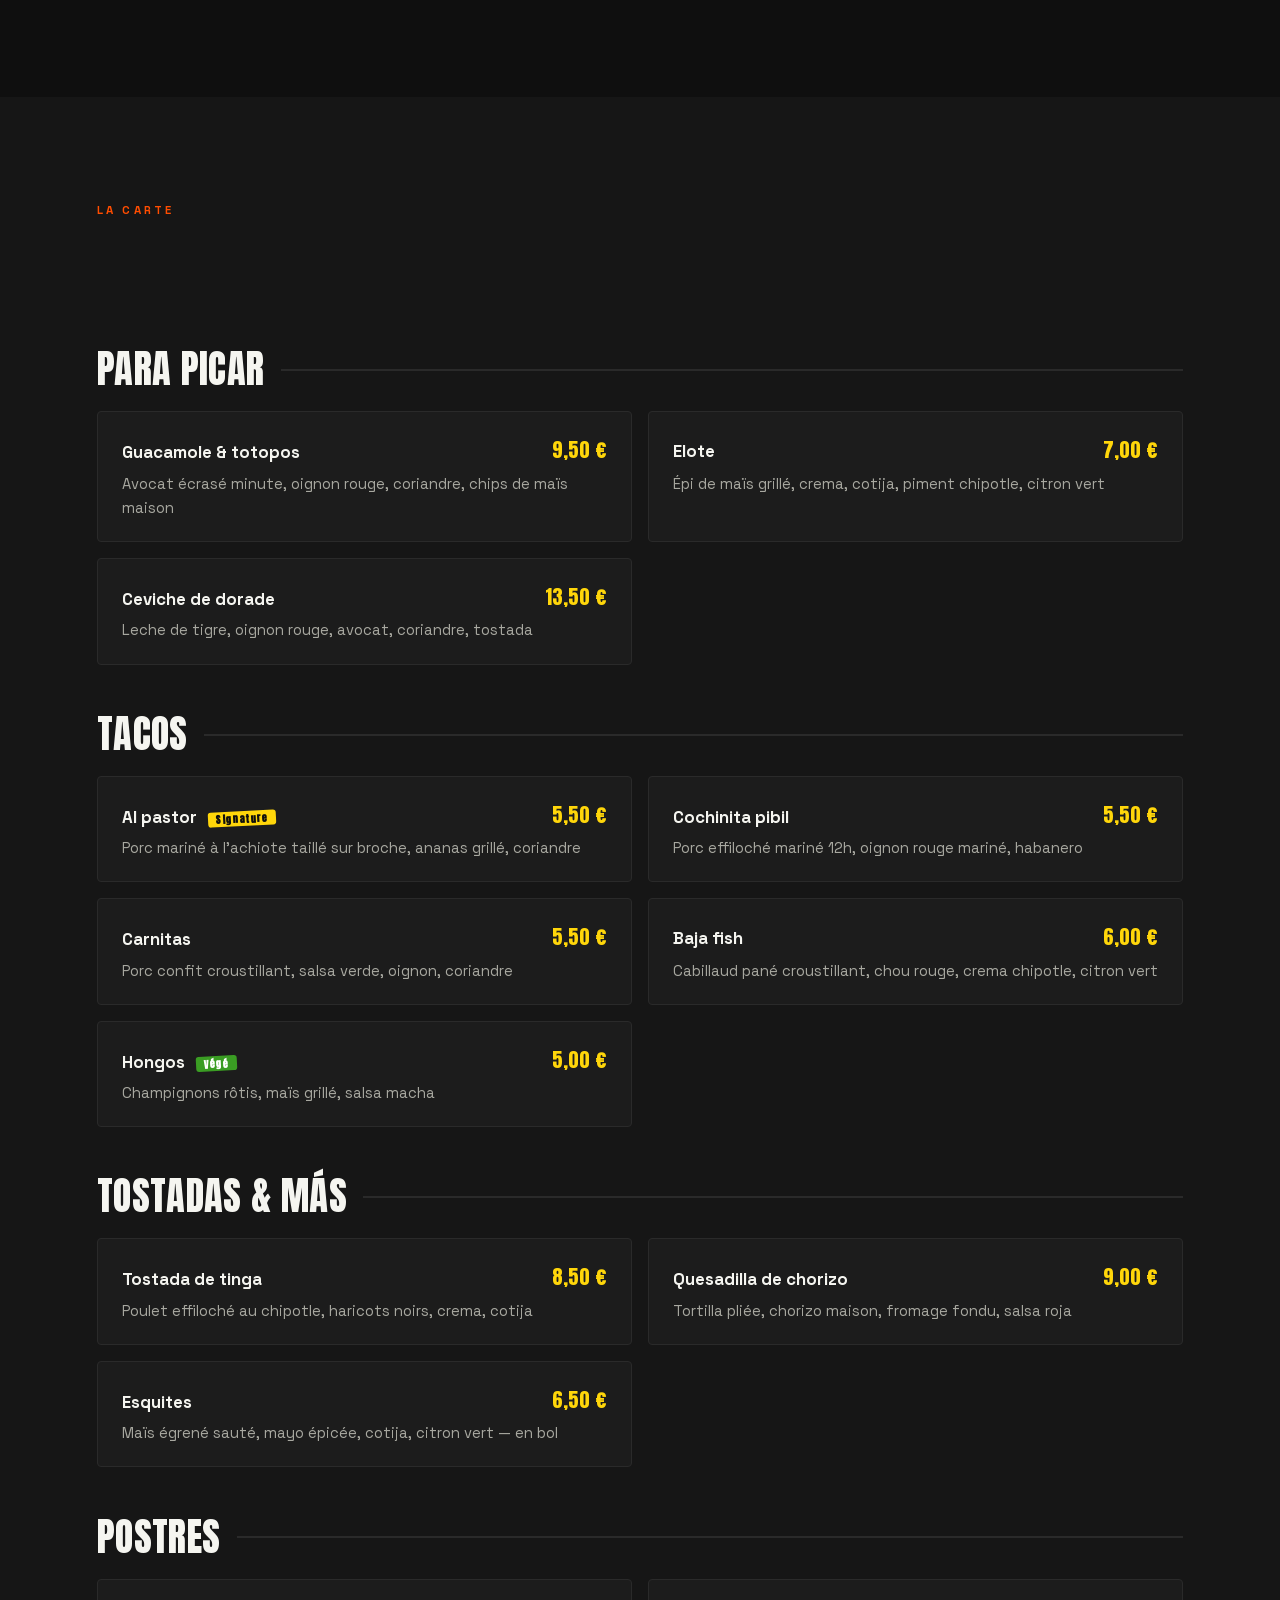
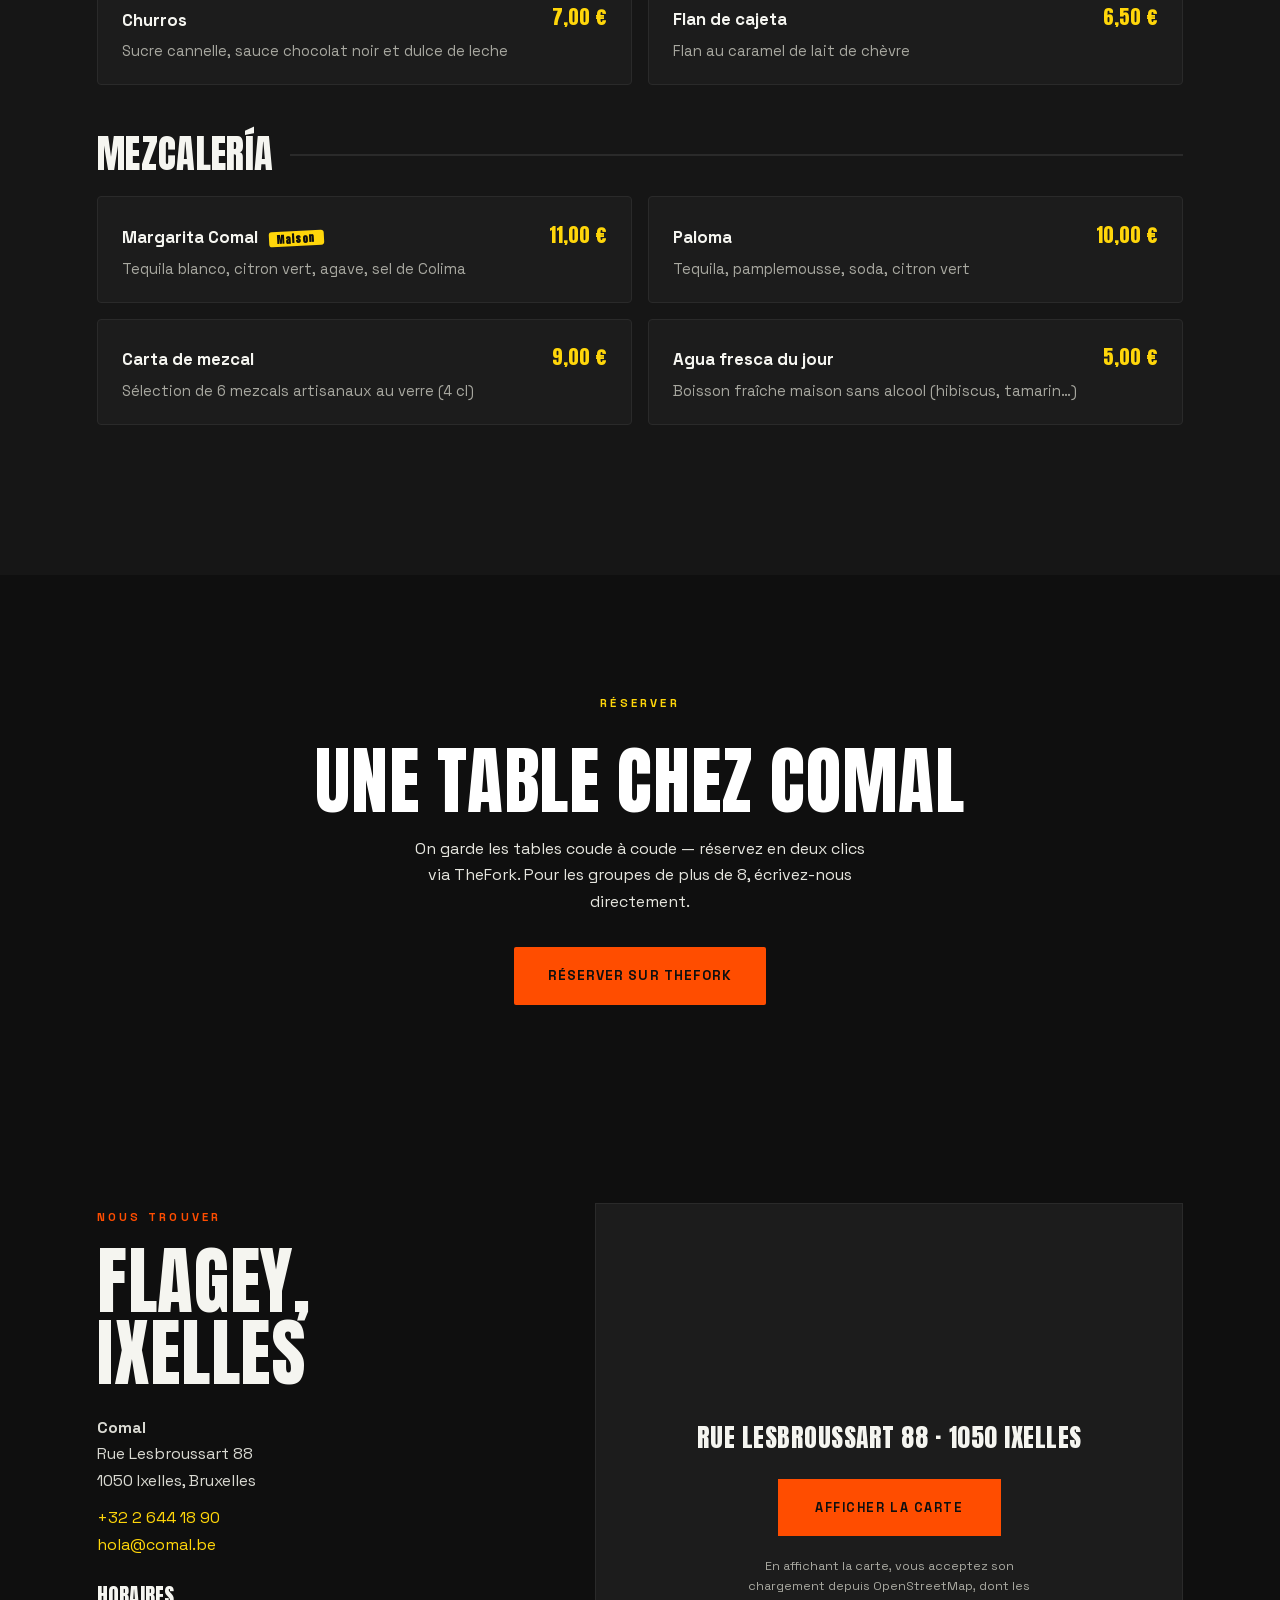
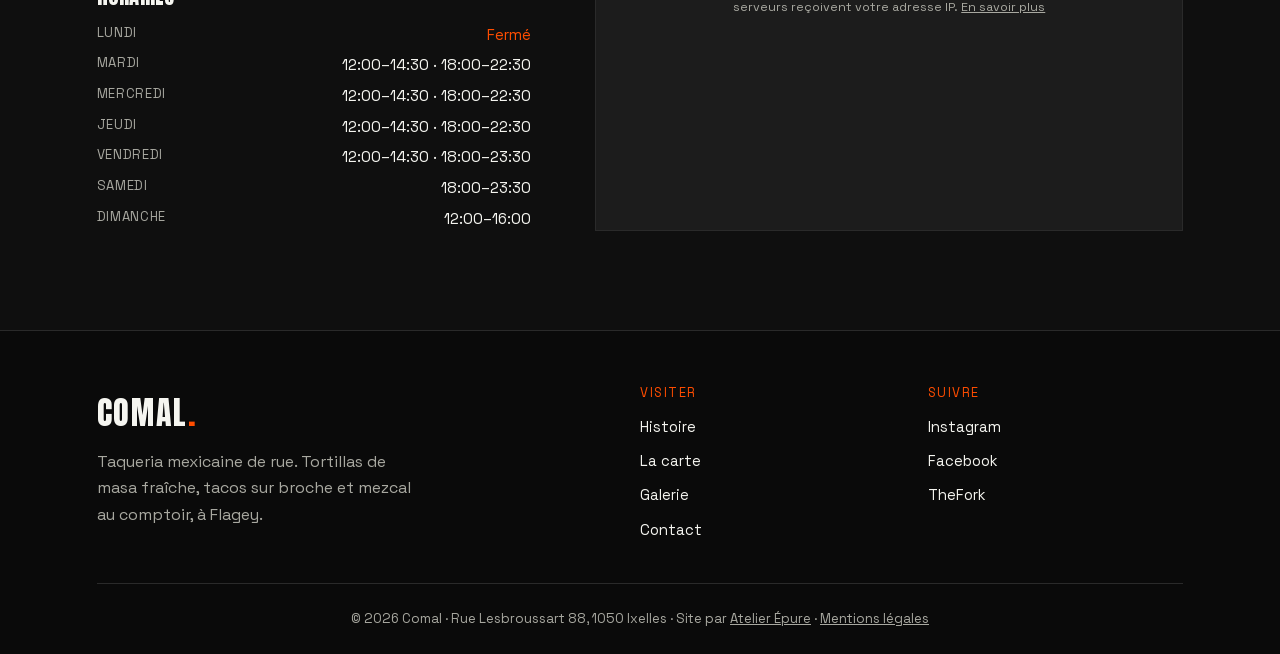
==== commit b888f74b: "SEO démo : noindex, lien Atelier Épure vers atelierepure.be - Lien du badge et des mentions légales " ====
--- a/index.html
+++ b/index.html
@@ -3,6 +3,7 @@
 <head>
   <meta charset="UTF-8">
   <meta name="viewport" content="width=device-width, initial-scale=1.0">
+  <meta name="robots" content="noindex, follow"><!-- site de démonstration, restaurant fictif : ne pas indexer -->
   <title>Comal — Taqueria mexicaine à Flagey, Ixelles (Bruxelles)</title>
   <meta name="description" content="Comal — taqueria mexicaine à Flagey, Ixelles. Tortillas de masa fraîche, tacos al pastor, mezcal. Réservation en ligne, ouvert du mardi au dimanche.">
   <meta name="theme-color" content="#0f0f0f">
@@ -450,7 +451,7 @@
 .ae-demo-badge .ae-demo-dot{width:6px;height:6px;border-radius:50%;background:#B68A3E;flex:0 0 auto}
 @media (max-width:520px){.ae-demo-badge{font-size:12px;padding:9px 14px;bottom:12px}}
 </style>
-<a class="ae-demo-badge" href="https://atelier-epure.github.io/atelier-epure-landing/" target="_blank" rel="noopener" aria-label="Site de démonstration créé par Atelier Épure">
+<a class="ae-demo-badge" href="https://atelierepure.be/" target="_blank" rel="noopener" aria-label="Site de démonstration créé par Atelier Épure">
   <span class="ae-demo-dot" aria-hidden="true"></span>Site de démonstration créé par <strong>Atelier&nbsp;Épure</strong>
 </a>
 
